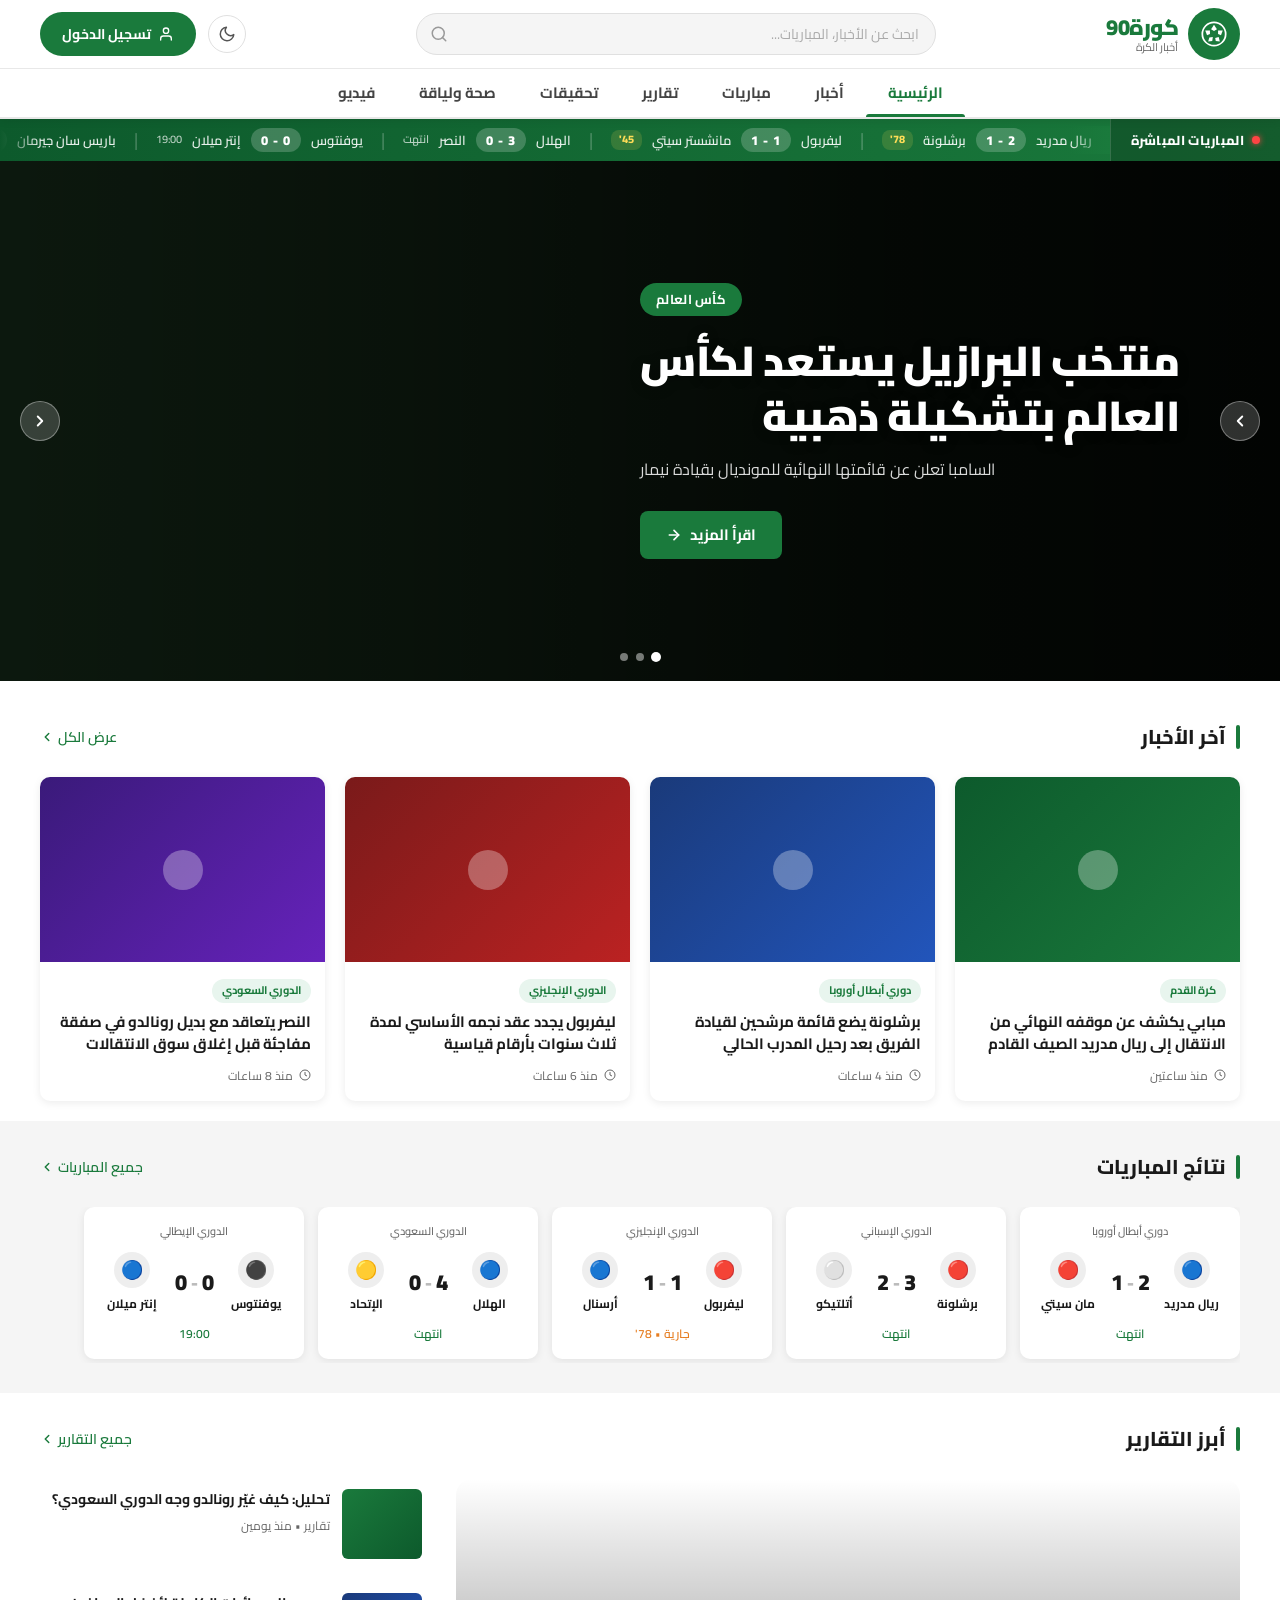
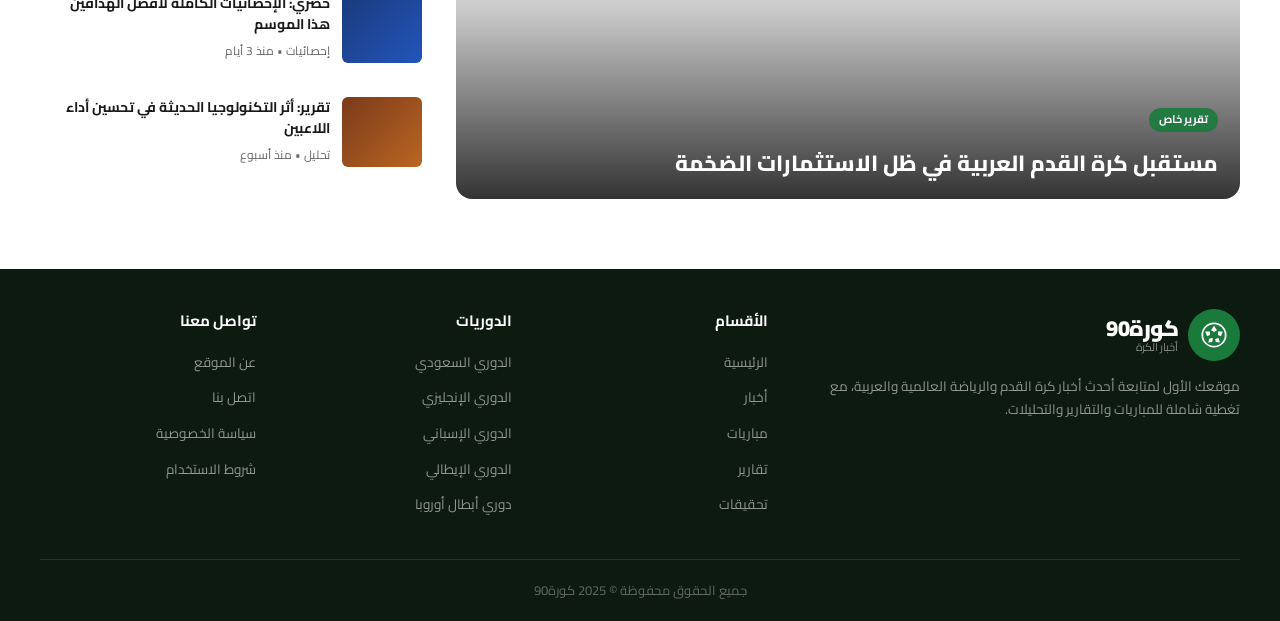
==== index.html @ 81bff20a "Add files via upload" ====
<!DOCTYPE html>
<html lang="ar" dir="rtl">
<head>
  <meta charset="UTF-8" />
  <meta name="viewport" content="width=device-width, initial-scale=1.0" />
  <title>كورة90 - أخبار الكرة</title>
  <link rel="preconnect" href="https://fonts.googleapis.com" />
  <link rel="preconnect" href="https://fonts.gstatic.com" crossorigin />
  <link href="https://fonts.googleapis.com/css2?family=Cairo:wght@400;500;600;700;800;900&display=swap" rel="stylesheet" />
  <link rel="stylesheet" href="css/style.css" />
</head>
<body>

  <!-- HERO SLIDER -->
  <section class="hero-section">
    <div class="hero-slider">

      <div class="hero-slide slide-1 active">
        <div class="hero-slide-bg"></div>
        <div class="hero-slide-overlay"></div>
        <div class="hero-content">
          <span class="hero-badge">كأس العالم</span>
          <h1 class="hero-title">منتخب البرازيل يستعد لكأس<br/>العالم بتشكيلة ذهبية</h1>
          <p class="hero-subtitle">السامبا تعلن عن قائمتها النهائية للمونديال بقيادة نيمار</p>
          <a href="#" class="btn-read-more">
            اقرأ المزيد
            <svg viewBox="0 0 24 24" fill="none" stroke="currentColor" stroke-width="2.5" stroke-linecap="round" stroke-linejoin="round">
              <line x1="5" y1="12" x2="19" y2="12"/>
              <polyline points="12 5 19 12 12 19"/>
            </svg>
          </a>
        </div>
      </div>

      <div class="hero-slide slide-2">
        <div class="hero-slide-bg"></div>
        <div class="hero-slide-overlay"></div>
        <div class="hero-content">
          <span class="hero-badge">دوري أبطال أوروبا</span>
          <h1 class="hero-title">ريال مدريد يتأهل إلى نهائي<br/>دوري الأبطال بفوز مثير</h1>
          <p class="hero-subtitle">الملكي يتخطى منافسه بثلاثية رائعة في مباراة مثيرة للإثارة</p>
          <a href="#" class="btn-read-more">
            اقرأ المزيد
            <svg viewBox="0 0 24 24" fill="none" stroke="currentColor" stroke-width="2.5" stroke-linecap="round" stroke-linejoin="round">
              <line x1="5" y1="12" x2="19" y2="12"/>
              <polyline points="12 5 19 12 12 19"/>
            </svg>
          </a>
        </div>
      </div>

      <div class="hero-slide slide-3">
        <div class="hero-slide-bg"></div>
        <div class="hero-slide-overlay"></div>
        <div class="hero-content">
          <span class="hero-badge">الدوري السعودي</span>
          <h1 class="hero-title">الهلال يحسم لقب الدوري<br/>السعودي للمحترفين</h1>
          <p class="hero-subtitle">الزعيم يتوج بالبطولة للمرة الثانية على التوالي بعد فوز تاريخي</p>
          <a href="#" class="btn-read-more">
            اقرأ المزيد
            <svg viewBox="0 0 24 24" fill="none" stroke="currentColor" stroke-width="2.5" stroke-linecap="round" stroke-linejoin="round">
              <line x1="5" y1="12" x2="19" y2="12"/>
              <polyline points="12 5 19 12 12 19"/>
            </svg>
          </a>
        </div>
      </div>

      <button class="slider-arrow prev" aria-label="السابق">
        <svg viewBox="0 0 24 24" fill="none" stroke="currentColor" stroke-width="2.5" stroke-linecap="round" stroke-linejoin="round">
          <polyline points="15 18 9 12 15 6"/>
        </svg>
      </button>
      <button class="slider-arrow next" aria-label="التالي">
        <svg viewBox="0 0 24 24" fill="none" stroke="currentColor" stroke-width="2.5" stroke-linecap="round" stroke-linejoin="round">
          <polyline points="9 18 15 12 9 6"/>
        </svg>
      </button>

      <div class="slider-dots">
        <button class="slider-dot active" aria-label="الشريحة 1"></button>
        <button class="slider-dot" aria-label="الشريحة 2"></button>
        <button class="slider-dot" aria-label="الشريحة 3"></button>
      </div>

    </div>
  </section>

  <!-- LATEST NEWS -->
  <section class="section-latest">
    <div class="section-header">
      <h2 class="section-title">آخر الأخبار</h2>
      <a href="news.html" class="link-more">
        عرض الكل
        <svg width="14" height="14" viewBox="0 0 24 24" fill="none" stroke="currentColor" stroke-width="2.5" stroke-linecap="round" stroke-linejoin="round">
          <polyline points="15 18 9 12 15 6"/>
        </svg>
      </a>
    </div>
    <div class="news-grid">
      <article class="news-card">
        <div class="news-card-img-placeholder" style="background: linear-gradient(135deg, #0d5a2c, #1a7a3c)">
          <svg width="48" height="48" viewBox="0 0 24 24" fill="rgba(255,255,255,0.3)"><circle cx="12" cy="12" r="10"/></svg>
        </div>
        <div class="news-card-body">
          <span class="news-card-cat">كرة القدم</span>
          <h3 class="news-card-title">مبابي يكشف عن موقفه النهائي من الانتقال إلى ريال مدريد الصيف القادم</h3>
          <div class="news-card-meta">
            <svg width="12" height="12" viewBox="0 0 24 24" fill="none" stroke="currentColor" stroke-width="2"><circle cx="12" cy="12" r="10"/><polyline points="12 6 12 12 16 14"/></svg>
            منذ ساعتين
          </div>
        </div>
      </article>
      <article class="news-card">
        <div class="news-card-img-placeholder" style="background: linear-gradient(135deg, #1a3a7a, #2255bb)">
          <svg width="48" height="48" viewBox="0 0 24 24" fill="rgba(255,255,255,0.3)"><circle cx="12" cy="12" r="10"/></svg>
        </div>
        <div class="news-card-body">
          <span class="news-card-cat">دوري أبطال أوروبا</span>
          <h3 class="news-card-title">برشلونة يضع قائمة مرشحين لقيادة الفريق بعد رحيل المدرب الحالي</h3>
          <div class="news-card-meta">
            <svg width="12" height="12" viewBox="0 0 24 24" fill="none" stroke="currentColor" stroke-width="2"><circle cx="12" cy="12" r="10"/><polyline points="12 6 12 12 16 14"/></svg>
            منذ 4 ساعات
          </div>
        </div>
      </article>
      <article class="news-card">
        <div class="news-card-img-placeholder" style="background: linear-gradient(135deg, #7a1a1a, #bb2222)">
          <svg width="48" height="48" viewBox="0 0 24 24" fill="rgba(255,255,255,0.3)"><circle cx="12" cy="12" r="10"/></svg>
        </div>
        <div class="news-card-body">
          <span class="news-card-cat">الدوري الإنجليزي</span>
          <h3 class="news-card-title">ليفربول يجدد عقد نجمه الأساسي لمدة ثلاث سنوات بأرقام قياسية</h3>
          <div class="news-card-meta">
            <svg width="12" height="12" viewBox="0 0 24 24" fill="none" stroke="currentColor" stroke-width="2"><circle cx="12" cy="12" r="10"/><polyline points="12 6 12 12 16 14"/></svg>
            منذ 6 ساعات
          </div>
        </div>
      </article>
      <article class="news-card">
        <div class="news-card-img-placeholder" style="background: linear-gradient(135deg, #3a1a7a, #6622bb)">
          <svg width="48" height="48" viewBox="0 0 24 24" fill="rgba(255,255,255,0.3)"><circle cx="12" cy="12" r="10"/></svg>
        </div>
        <div class="news-card-body">
          <span class="news-card-cat">الدوري السعودي</span>
          <h3 class="news-card-title">النصر يتعاقد مع بديل رونالدو في صفقة مفاجئة قبل إغلاق سوق الانتقالات</h3>
          <div class="news-card-meta">
            <svg width="12" height="12" viewBox="0 0 24 24" fill="none" stroke="currentColor" stroke-width="2"><circle cx="12" cy="12" r="10"/><polyline points="12 6 12 12 16 14"/></svg>
            منذ 8 ساعات
          </div>
        </div>
      </article>
    </div>
  </section>

  <!-- MATCHES -->
  <section class="section-matches">
    <div class="section-header">
      <h2 class="section-title">نتائج المباريات</h2>
      <a href="matches.html" class="link-more">
        جميع المباريات
        <svg width="14" height="14" viewBox="0 0 24 24" fill="none" stroke="currentColor" stroke-width="2.5" stroke-linecap="round" stroke-linejoin="round">
          <polyline points="15 18 9 12 15 6"/>
        </svg>
      </a>
    </div>
    <div class="matches-scroll">
      <div class="match-card">
        <div class="match-league">دوري أبطال أوروبا</div>
        <div class="match-teams">
          <div class="match-team"><div class="team-logo">🔵</div><span class="team-name">ريال مدريد</span></div>
          <div class="match-score"><span>2</span><span class="score-divider">-</span><span>1</span></div>
          <div class="match-team"><div class="team-logo">🔴</div><span class="team-name">مان سيتي</span></div>
        </div>
        <div class="match-time">انتهت</div>
      </div>
      <div class="match-card">
        <div class="match-league">الدوري الإسباني</div>
        <div class="match-teams">
          <div class="match-team"><div class="team-logo">🔴</div><span class="team-name">برشلونة</span></div>
          <div class="match-score"><span>3</span><span class="score-divider">-</span><span>2</span></div>
          <div class="match-team"><div class="team-logo">⚪</div><span class="team-name">أتلتيكو</span></div>
        </div>
        <div class="match-time">انتهت</div>
      </div>
      <div class="match-card">
        <div class="match-league">الدوري الإنجليزي</div>
        <div class="match-teams">
          <div class="match-team"><div class="team-logo">🔴</div><span class="team-name">ليفربول</span></div>
          <div class="match-score"><span>1</span><span class="score-divider">-</span><span>1</span></div>
          <div class="match-team"><div class="team-logo">🔵</div><span class="team-name">أرسنال</span></div>
        </div>
        <div class="match-time" style="color:#e67e22">جارية • 78'</div>
      </div>
      <div class="match-card">
        <div class="match-league">الدوري السعودي</div>
        <div class="match-teams">
          <div class="match-team"><div class="team-logo">🔵</div><span class="team-name">الهلال</span></div>
          <div class="match-score"><span>4</span><span class="score-divider">-</span><span>0</span></div>
          <div class="match-team"><div class="team-logo">🟡</div><span class="team-name">الإتحاد</span></div>
        </div>
        <div class="match-time">انتهت</div>
      </div>
      <div class="match-card">
        <div class="match-league">الدوري الإيطالي</div>
        <div class="match-teams">
          <div class="match-team"><div class="team-logo">⚫</div><span class="team-name">يوفنتوس</span></div>
          <div class="match-score"><span>0</span><span class="score-divider">-</span><span>0</span></div>
          <div class="match-team"><div class="team-logo">🔵</div><span class="team-name">إنتر ميلان</span></div>
        </div>
        <div class="match-time">19:00</div>
      </div>
    </div>
  </section>

  <!-- REPORTS -->
  <section class="section-reports">
    <div class="section-header">
      <h2 class="section-title">أبرز التقارير</h2>
      <a href="reports.html" class="link-more">
        جميع التقارير
        <svg width="14" height="14" viewBox="0 0 24 24" fill="none" stroke="currentColor" stroke-width="2.5" stroke-linecap="round" stroke-linejoin="round">
          <polyline points="15 18 9 12 15 6"/>
        </svg>
      </a>
    </div>
    <div class="reports-grid">
      <div class="report-featured">
        <div class="report-featured-bg" style="background-image: url('https://images.unsplash.com/photo-1529900748604-07564a03e7a6?w=800&q=80')"></div>
        <div class="report-featured-overlay"></div>
        <div class="report-featured-content">
          <span class="news-card-cat">تقرير خاص</span>
          <h3 class="report-featured-title">مستقبل كرة القدم العربية في ظل الاستثمارات الضخمة</h3>
        </div>
      </div>
      <div class="reports-side">
        <div class="report-side-card">
          <div class="report-side-img-placeholder" style="background:linear-gradient(135deg,#1a7a3c,#0d5a2c)"></div>
          <div class="report-side-body">
            <h4 class="report-side-title">تحليل: كيف غيّر رونالدو وجه الدوري السعودي؟</h4>
            <div class="report-side-meta">تقارير • منذ يومين</div>
          </div>
        </div>
        <div class="report-side-card">
          <div class="report-side-img-placeholder" style="background:linear-gradient(135deg,#1a3a7a,#2255bb)"></div>
          <div class="report-side-body">
            <h4 class="report-side-title">حصري: الإحصائيات الكاملة لأفضل الهدافين هذا الموسم</h4>
            <div class="report-side-meta">إحصائيات • منذ 3 أيام</div>
          </div>
        </div>
        <div class="report-side-card">
          <div class="report-side-img-placeholder" style="background:linear-gradient(135deg,#7a3a1a,#bb6622)"></div>
          <div class="report-side-body">
            <h4 class="report-side-title">تقرير: أثر التكنولوجيا الحديثة في تحسين أداء اللاعبين</h4>
            <div class="report-side-meta">تحليل • منذ أسبوع</div>
          </div>
        </div>
      </div>
    </div>
  </section>

  <!-- FOOTER -->
  <footer class="site-footer">
    <div class="footer-grid">
      <div class="footer-brand">
        <div class="header-logo" style="margin-bottom:0">
          <div class="logo-icon">
            <svg viewBox="0 0 24 24" xmlns="http://www.w3.org/2000/svg">
              <circle cx="12" cy="12" r="10" fill="none" stroke="white" stroke-width="1.5"/>
              <polygon points="12,4 14.5,8 12,9.5 9.5,8" fill="white"/>
              <polygon points="19.5,9 18,13 15.5,12 15.5,9" fill="white"/>
              <polygon points="17,18.5 13.5,18 13,15.5 16,14.5" fill="white"/>
              <polygon points="7,18.5 8,15 11,14.5 10.5,18" fill="white"/>
              <polygon points="4.5,9 8.5,9 8.5,12 6,13" fill="white"/>
            </svg>
          </div>
          <div class="logo-text">
            <span class="site-name">كورة90</span>
            <span class="site-tagline">أخبار الكرة</span>
          </div>
        </div>
        <p class="footer-desc">موقعك الأول لمتابعة أحدث أخبار كرة القدم والرياضة العالمية والعربية، مع تغطية شاملة للمباريات والتقارير والتحليلات.</p>
      </div>
      <div>
        <h4 class="footer-col-title">الأقسام</h4>
        <ul class="footer-links">
          <li><a href="index.html">الرئيسية</a></li>
          <li><a href="news.html">أخبار</a></li>
          <li><a href="matches.html">مباريات</a></li>
          <li><a href="reports.html">تقارير</a></li>
          <li><a href="investigations.html">تحقيقات</a></li>
        </ul>
      </div>
      <div>
        <h4 class="footer-col-title">الدوريات</h4>
        <ul class="footer-links">
          <li><a href="#">الدوري السعودي</a></li>
          <li><a href="#">الدوري الإنجليزي</a></li>
          <li><a href="#">الدوري الإسباني</a></li>
          <li><a href="#">الدوري الإيطالي</a></li>
          <li><a href="#">دوري أبطال أوروبا</a></li>
        </ul>
      </div>
      <div>
        <h4 class="footer-col-title">تواصل معنا</h4>
        <ul class="footer-links">
          <li><a href="#">عن الموقع</a></li>
          <li><a href="#">اتصل بنا</a></li>
          <li><a href="#">سياسة الخصوصية</a></li>
          <li><a href="#">شروط الاستخدام</a></li>
        </ul>
      </div>
    </div>
    <div class="footer-bottom">
      <p>جميع الحقوق محفوظة &copy; 2025 كورة90</p>
    </div>
  </footer>

  <script src="js/header.js"></script>
  <script>
    const slides = document.querySelectorAll('.hero-slide');
    const dots = document.querySelectorAll('.slider-dot');
    let current = 0;
    let timer;

    function goTo(idx) {
      slides[current].classList.remove('active');
      dots[current].classList.remove('active');
      current = (idx + slides.length) % slides.length;
      slides[current].classList.add('active');
      dots[current].classList.add('active');
    }

    function startAuto() {
      timer = setInterval(() => goTo(current + 1), 5000);
    }

    document.querySelector('.slider-arrow.next').addEventListener('click', () => { clearInterval(timer); goTo(current + 1); startAuto(); });
    document.querySelector('.slider-arrow.prev').addEventListener('click', () => { clearInterval(timer); goTo(current - 1); startAuto(); });
    dots.forEach((d, i) => d.addEventListener('click', () => { clearInterval(timer); goTo(i); startAuto(); }));
    startAuto();
  </script>

</body>
</html>
---- css/style.css ----
/* =============================================
   كورة90 - Sports News Website
   Main Stylesheet
   ============================================= */

/* --- CSS Variables --- */
:root {
  --green-primary: #1a7a3c;
  --green-dark: #155f30;
  --green-light: #22a050;
  --green-badge: #1a7a3c;
  --white: #ffffff;
  --gray-light: #f5f5f5;
  --gray-mid: #e0e0e0;
  --gray-text: #666666;
  --dark-overlay: rgba(0, 0, 0, 0.55);
  --nav-border: #e8e8e8;
  --font-ar: 'Cairo', 'Tajawal', 'Segoe UI', Arial, sans-serif;
  --shadow-sm: 0 2px 8px rgba(0,0,0,0.08);
  --shadow-md: 0 4px 16px rgba(0,0,0,0.12);
  --radius-sm: 6px;
  --radius-md: 10px;
  --radius-lg: 16px;
}

/* --- Reset & Base --- */
*, *::before, *::after {
  box-sizing: border-box;
  margin: 0;
  padding: 0;
}

html {
  direction: rtl;
  font-size: 16px;
}

body {
  font-family: var(--font-ar);
  background-color: var(--white);
  color: #1a1a1a;
  line-height: 1.6;
  overflow-x: hidden;
}

a {
  text-decoration: none;
  color: inherit;
}

ul {
  list-style: none;
}

img {
  display: block;
  max-width: 100%;
}

/* =============================================
   HEADER — Two-row layout
   Row 1: Logo (right) | Search (center) | Actions (left)
   Row 2: Navigation (full-width centered)
   ============================================= */
.site-header {
  background: var(--white);
  border-bottom: 2px solid var(--nav-border);
  position: sticky;
  top: 0;
  z-index: 1000;
  box-shadow: var(--shadow-sm);
}

/* --- Top Row --- */
.header-top {
  display: flex;
  align-items: center;
  justify-content: space-between;
  padding: 0 40px;
  height: 68px;
  gap: 20px;
}

/* --- Logo --- */
.header-logo {
  display: flex;
  align-items: center;
  gap: 10px;
  flex-shrink: 0;
  text-decoration: none;
}

.logo-icon {
  width: 52px;
  height: 52px;
  border-radius: 50%;
  background: var(--green-primary);
  display: flex;
  align-items: center;
  justify-content: center;
  flex-shrink: 0;
  overflow: hidden;
}

.logo-icon img {
  width: 100%;
  height: 100%;
  object-fit: contain;
}

.logo-icon svg {
  width: 28px;
  height: 28px;
}

.logo-text {
  display: flex;
  flex-direction: column;
  line-height: 1.2;
}

.logo-text .site-name {
  font-size: 22px;
  font-weight: 900;
  color: var(--green-primary);
  letter-spacing: -0.5px;
}

.logo-text .site-tagline {
  font-size: 11px;
  color: var(--gray-text);
  font-weight: 400;
}

/* --- Search Bar (center, grows to fill space) --- */
.header-search {
  flex: 1;
  max-width: 520px;
  position: relative;
  margin: 0 auto;
}

.header-search input {
  width: 100%;
  height: 42px;
  border: 1.5px solid var(--gray-mid);
  border-radius: 24px;
  padding: 0 16px 0 48px;
  font-family: var(--font-ar);
  font-size: 14px;
  color: #333;
  background: var(--gray-light);
  outline: none;
  transition: border-color 0.2s, background 0.2s;
  direction: rtl;
}

.header-search input::placeholder {
  color: #aaa;
}

.header-search input:focus {
  border-color: var(--green-primary);
  background: var(--white);
}

.search-btn {
  position: absolute;
  left: 14px;
  top: 50%;
  transform: translateY(-50%);
  background: none;
  border: none;
  cursor: pointer;
  padding: 0;
  display: flex;
  align-items: center;
  color: #999;
  transition: color 0.2s;
}

.search-btn:hover {
  color: var(--green-primary);
}

.search-btn svg {
  width: 18px;
  height: 18px;
}

/* --- Header Actions (left side) --- */
.header-actions {
  display: flex;
  align-items: center;
  gap: 12px;
  flex-shrink: 0;
}

.btn-theme {
  background: none;
  border: 1.5px solid var(--gray-mid);
  cursor: pointer;
  padding: 8px;
  color: #555;
  display: flex;
  align-items: center;
  border-radius: 50%;
  transition: background 0.2s, border-color 0.2s;
  width: 38px;
  height: 38px;
  justify-content: center;
}

.btn-theme:hover {
  background: var(--gray-light);
  border-color: #ccc;
}

.btn-theme svg {
  width: 18px;
  height: 18px;
}

.btn-login {
  display: flex;
  align-items: center;
  gap: 7px;
  background: var(--green-primary);
  color: var(--white);
  border: none;
  border-radius: 24px;
  padding: 9px 22px;
  font-family: var(--font-ar);
  font-size: 14px;
  font-weight: 700;
  cursor: pointer;
  transition: background 0.2s;
  white-space: nowrap;
}

.btn-login:hover {
  background: var(--green-dark);
}

.btn-login svg {
  width: 16px;
  height: 16px;
}

/* =============================================
   NAVIGATION ROW — below top row, full width
   ============================================= */
.main-nav {
  border-top: 1px solid var(--nav-border);
  background: var(--white);
  display: flex;
  align-items: center;
  justify-content: center;
}

.main-nav ul {
  display: flex;
  align-items: center;
  gap: 0;
  list-style: none;
  margin: 0;
  padding: 0;
}

.main-nav ul li a {
  display: block;
  padding: 0 22px;
  line-height: 48px;
  font-size: 15px;
  font-weight: 700;
  color: #444;
  position: relative;
  transition: color 0.2s;
  white-space: nowrap;
  text-decoration: none;
}

.main-nav ul li a:hover {
  color: var(--green-primary);
}

.main-nav ul li.active a {
  color: var(--green-primary);
}

.main-nav ul li.active a::after {
  content: '';
  position: absolute;
  bottom: 0;
  right: 0;
  left: 0;
  height: 3px;
  background: var(--green-primary);
  border-radius: 3px 3px 0 0;
}

/* =============================================
   LIVE MATCHES TICKER STRIP
   ============================================= */
.matches-ticker {
  display: flex;
  align-items: center;
  background: linear-gradient(90deg, #0d5a2c 0%, #1a7a3c 100%);
  height: 42px;
  overflow: hidden;
  position: relative;
}

.ticker-label {
  display: flex;
  align-items: center;
  gap: 8px;
  background: rgba(0,0,0,0.25);
  color: white;
  font-size: 13px;
  font-weight: 800;
  padding: 0 20px;
  height: 100%;
  white-space: nowrap;
  flex-shrink: 0;
  letter-spacing: 0.3px;
  border-left: 1px solid rgba(255,255,255,0.15);
}

.ticker-dot {
  width: 8px;
  height: 8px;
  border-radius: 50%;
  background: #ff4444;
  box-shadow: 0 0 6px #ff4444;
  animation: pulse 1.2s ease-in-out infinite;
  flex-shrink: 0;
}

@keyframes pulse {
  0%, 100% { opacity: 1; transform: scale(1); }
  50% { opacity: 0.6; transform: scale(0.85); }
}

.ticker-track-wrap {
  flex: 1;
  overflow: hidden;
  position: relative;
}

/* Fade edges */
.ticker-track-wrap::before,
.ticker-track-wrap::after {
  content: '';
  position: absolute;
  top: 0;
  bottom: 0;
  width: 40px;
  z-index: 2;
  pointer-events: none;
}
.ticker-track-wrap::before {
  right: 0;
  background: linear-gradient(to left, #1a7a3c, transparent);
}
.ticker-track-wrap::after {
  left: 0;
  background: linear-gradient(to right, #0d5a2c, transparent);
}

.ticker-track {
  display: flex;
  align-items: center;
  gap: 0;
  animation: ticker-scroll 35s linear infinite;
  width: max-content;
}

.ticker-track:hover {
  animation-play-state: paused;
}

@keyframes ticker-scroll {
  0%   { transform: translateX(0); }
  100% { transform: translateX(-50%); }
}

.ticker-match {
  display: flex;
  align-items: center;
  gap: 10px;
  padding: 0 18px;
  color: white;
  font-size: 13px;
  font-weight: 600;
  white-space: nowrap;
}

.ticker-team {
  color: rgba(255,255,255,0.9);
  font-weight: 600;
}

.ticker-score {
  background: rgba(255,255,255,0.2);
  color: white;
  font-size: 13px;
  font-weight: 900;
  padding: 2px 10px;
  border-radius: 12px;
  letter-spacing: 1px;
}

.ticker-min {
  font-size: 11px;
  color: rgba(255,255,255,0.7);
  font-weight: 600;
}

.ticker-min.live {
  color: #ffdd57;
  background: rgba(255,221,87,0.15);
  padding: 1px 8px;
  border-radius: 8px;
  font-weight: 800;
}

.ticker-sep {
  color: rgba(255,255,255,0.25);
  font-size: 18px;
  flex-shrink: 0;
}

/* =============================================
   HERO SECTION (Slider)
   ============================================= */
.hero-section {
  position: relative;
  width: 100%;
  height: 520px;
  overflow: hidden;
  background: #0d1a0f;
}

.hero-slider {
  position: relative;
  width: 100%;
  height: 100%;
}

.hero-slide {
  position: absolute;
  inset: 0;
  opacity: 0;
  transition: opacity 0.7s ease;
}

.hero-slide.active {
  opacity: 1;
}

.hero-slide-bg {
  position: absolute;
  inset: 0;
  background-size: cover;
  background-position: center;
  background-repeat: no-repeat;
}

.hero-slide-overlay {
  position: absolute;
  inset: 0;
  background: linear-gradient(
    to right,
    rgba(0, 0, 0, 0.08) 0%,
    rgba(0, 0, 0, 0.3) 30%,
    rgba(0, 0, 0, 0.72) 70%,
    rgba(0, 0, 0, 0.85) 100%
  );
}

.slide-1 .hero-slide-bg {
  background-image: url('https://images.unsplash.com/photo-1522778526097-ce0a22ceb253?w=1400&q=80');
}
.slide-2 .hero-slide-bg {
  background-image: url('https://images.unsplash.com/photo-1508098682722-e99c643e7f0b?w=1400&q=80');
}
.slide-3 .hero-slide-bg {
  background-image: url('https://images.unsplash.com/photo-1574629810360-7efbbe195018?w=1400&q=80');
}

.hero-content {
  position: absolute;
  inset: 0;
  display: flex;
  flex-direction: column;
  justify-content: center;
  align-items: flex-end;
  padding: 40px 60px;
  text-align: right;
  max-width: 700px;
  margin-right: 0;
  margin-left: auto;
}

.hero-badge {
  display: inline-block;
  background: var(--green-primary);
  color: var(--white);
  font-size: 13px;
  font-weight: 700;
  padding: 6px 16px;
  border-radius: 20px;
  margin-bottom: 18px;
  letter-spacing: 0.3px;
}

.hero-title {
  font-size: 42px;
  font-weight: 900;
  color: var(--white);
  line-height: 1.3;
  margin-bottom: 14px;
  text-shadow: 0 2px 12px rgba(0,0,0,0.3);
  letter-spacing: -0.5px;
}

.hero-subtitle {
  font-size: 16px;
  color: rgba(255,255,255,0.85);
  font-weight: 400;
  margin-bottom: 28px;
  max-width: 480px;
  text-align: right;
}

.btn-read-more {
  display: inline-flex;
  align-items: center;
  gap: 8px;
  background: var(--green-primary);
  color: var(--white);
  padding: 12px 26px;
  border-radius: 8px;
  font-family: var(--font-ar);
  font-size: 15px;
  font-weight: 700;
  border: none;
  cursor: pointer;
  transition: background 0.2s, transform 0.15s;
  text-decoration: none;
}

.btn-read-more:hover {
  background: var(--green-dark);
  transform: translateY(-1px);
}

.btn-read-more svg {
  width: 16px;
  height: 16px;
}

.slider-arrow {
  position: absolute;
  top: 50%;
  transform: translateY(-50%);
  width: 40px;
  height: 40px;
  background: rgba(255,255,255,0.18);
  border: 1.5px solid rgba(255,255,255,0.35);
  border-radius: 50%;
  display: flex;
  align-items: center;
  justify-content: center;
  cursor: pointer;
  z-index: 10;
  transition: background 0.2s;
  color: white;
}

.slider-arrow:hover {
  background: rgba(255,255,255,0.32);
}

.slider-arrow svg {
  width: 18px;
  height: 18px;
}

.slider-arrow.prev { right: 20px; }
.slider-arrow.next { left: 20px; }

.slider-dots {
  position: absolute;
  bottom: 20px;
  left: 50%;
  transform: translateX(-50%);
  display: flex;
  gap: 8px;
  z-index: 10;
}

.slider-dot {
  width: 8px;
  height: 8px;
  border-radius: 50%;
  background: rgba(255,255,255,0.45);
  cursor: pointer;
  transition: background 0.2s, transform 0.2s;
  border: none;
}

.slider-dot.active {
  background: var(--white);
  transform: scale(1.25);
}

/* =============================================
   LATEST NEWS SECTION
   ============================================= */
.section-latest {
  padding: 40px 40px 20px;
  background: var(--white);
}

.section-header {
  display: flex;
  align-items: center;
  justify-content: space-between;
  margin-bottom: 24px;
}

.section-title {
  font-size: 20px;
  font-weight: 800;
  color: #1a1a1a;
  position: relative;
  padding-right: 14px;
}

.section-title::before {
  content: '';
  position: absolute;
  right: 0;
  top: 4px;
  bottom: 4px;
  width: 4px;
  background: var(--green-primary);
  border-radius: 2px;
}

.link-more {
  font-size: 14px;
  color: var(--green-primary);
  font-weight: 600;
  display: flex;
  align-items: center;
  gap: 4px;
  transition: opacity 0.2s;
}

.link-more:hover {
  opacity: 0.75;
}

.news-grid {
  display: grid;
  grid-template-columns: repeat(4, 1fr);
  gap: 20px;
}

.news-card {
  border-radius: var(--radius-md);
  overflow: hidden;
  background: var(--white);
  box-shadow: var(--shadow-sm);
  transition: box-shadow 0.25s, transform 0.25s;
  cursor: pointer;
}

.news-card:hover {
  box-shadow: var(--shadow-md);
  transform: translateY(-3px);
}

.news-card-img {
  width: 100%;
  height: 185px;
  object-fit: cover;
  background: #ddd;
  display: block;
}

.news-card-img-placeholder {
  width: 100%;
  height: 185px;
  background: linear-gradient(135deg, #1a7a3c22, #0d5a2c44);
  display: flex;
  align-items: center;
  justify-content: center;
}

.news-card-body {
  padding: 14px 14px 16px;
}

.news-card-cat {
  display: inline-block;
  font-size: 11px;
  font-weight: 700;
  color: var(--green-primary);
  background: #e8f5ee;
  padding: 3px 10px;
  border-radius: 12px;
  margin-bottom: 8px;
}

.news-card-title {
  font-size: 15px;
  font-weight: 700;
  color: #1a1a1a;
  line-height: 1.5;
  margin-bottom: 10px;
  display: -webkit-box;
  -webkit-line-clamp: 2;
  -webkit-box-orient: vertical;
  overflow: hidden;
}

.news-card-meta {
  font-size: 12px;
  color: var(--gray-text);
  display: flex;
  align-items: center;
  gap: 6px;
}

/* =============================================
   MATCHES SECTION
   ============================================= */
.section-matches {
  padding: 30px 40px;
  background: var(--gray-light);
}

.matches-scroll {
  display: flex;
  gap: 14px;
  overflow-x: auto;
  padding-bottom: 4px;
  scrollbar-width: thin;
}

.match-card {
  min-width: 220px;
  background: var(--white);
  border-radius: var(--radius-md);
  padding: 16px 14px;
  text-align: center;
  box-shadow: var(--shadow-sm);
  flex-shrink: 0;
}

.match-league {
  font-size: 11px;
  color: var(--gray-text);
  margin-bottom: 12px;
  font-weight: 500;
}

.match-teams {
  display: flex;
  align-items: center;
  justify-content: space-between;
  gap: 8px;
  margin-bottom: 10px;
}

.match-team {
  flex: 1;
  display: flex;
  flex-direction: column;
  align-items: center;
  gap: 6px;
}

.team-logo {
  width: 36px;
  height: 36px;
  border-radius: 50%;
  background: #eee;
  display: flex;
  align-items: center;
  justify-content: center;
  font-size: 18px;
}

.team-name {
  font-size: 12px;
  font-weight: 700;
  color: #1a1a1a;
}

.match-score {
  display: flex;
  align-items: center;
  gap: 4px;
  font-size: 22px;
  font-weight: 900;
  color: #1a1a1a;
}

.score-divider {
  font-size: 18px;
  color: #bbb;
}

.match-time {
  font-size: 12px;
  color: var(--green-primary);
  font-weight: 600;
  margin-top: 4px;
}

/* =============================================
   REPORTS SECTION
   ============================================= */
.section-reports {
  padding: 30px 40px;
  background: var(--white);
}

.reports-grid {
  display: grid;
  grid-template-columns: 2fr 1fr;
  gap: 24px;
}

.report-featured {
  border-radius: var(--radius-lg);
  overflow: hidden;
  position: relative;
  height: 320px;
  cursor: pointer;
}

.report-featured-bg {
  position: absolute;
  inset: 0;
  background-size: cover;
  background-position: center;
  transition: transform 0.4s;
}

.report-featured:hover .report-featured-bg {
  transform: scale(1.04);
}

.report-featured-overlay {
  position: absolute;
  inset: 0;
  background: linear-gradient(to top, rgba(0,0,0,0.8) 0%, rgba(0,0,0,0.2) 60%, transparent 100%);
}

.report-featured-content {
  position: absolute;
  bottom: 0;
  right: 0;
  left: 0;
  padding: 22px 22px 20px;
}

.report-featured-content .news-card-cat {
  background: rgba(26, 122, 60, 0.9);
  color: white;
}

.report-featured-title {
  font-size: 22px;
  font-weight: 800;
  color: white;
  line-height: 1.4;
  margin-top: 8px;
}

.reports-side {
  display: flex;
  flex-direction: column;
  gap: 14px;
}

.report-side-card {
  display: flex;
  gap: 12px;
  padding: 10px;
  border-radius: var(--radius-sm);
  cursor: pointer;
  transition: background 0.2s;
}

.report-side-card:hover {
  background: var(--gray-light);
}

.report-side-img {
  width: 80px;
  height: 70px;
  border-radius: var(--radius-sm);
  object-fit: cover;
  flex-shrink: 0;
  background: #ddd;
}

.report-side-img-placeholder {
  width: 80px;
  height: 70px;
  border-radius: var(--radius-sm);
  background: linear-gradient(135deg, #1a7a3c22, #0d5a2c44);
  flex-shrink: 0;
}

.report-side-body {
  flex: 1;
}

.report-side-title {
  font-size: 14px;
  font-weight: 700;
  color: #1a1a1a;
  line-height: 1.5;
  display: -webkit-box;
  -webkit-line-clamp: 2;
  -webkit-box-orient: vertical;
  overflow: hidden;
}

.report-side-meta {
  font-size: 12px;
  color: var(--gray-text);
  margin-top: 6px;
}

/* =============================================
   FOOTER
   ============================================= */
.site-footer {
  background: #0d1a0f;
  color: rgba(255,255,255,0.8);
  padding: 40px 40px 20px;
  margin-top: 40px;
}

.footer-grid {
  display: grid;
  grid-template-columns: 2fr 1fr 1fr 1fr;
  gap: 40px;
  padding-bottom: 32px;
  border-bottom: 1px solid rgba(255,255,255,0.1);
}

.footer-brand .logo-text .site-name {
  color: white;
}

.footer-brand .logo-text .site-tagline {
  color: rgba(255,255,255,0.5);
}

.footer-desc {
  font-size: 13.5px;
  color: rgba(255,255,255,0.55);
  margin-top: 14px;
  line-height: 1.7;
}

.footer-col-title {
  font-size: 15px;
  font-weight: 700;
  color: white;
  margin-bottom: 16px;
}

.footer-links li {
  margin-bottom: 10px;
}

.footer-links li a {
  font-size: 13.5px;
  color: rgba(255,255,255,0.55);
  transition: color 0.2s;
}

.footer-links li a:hover {
  color: var(--green-light);
}

.footer-bottom {
  padding-top: 20px;
  text-align: center;
  font-size: 13px;
  color: rgba(255,255,255,0.35);
}

/* =============================================
   MOBILE MENU TOGGLE
   ============================================= */
.menu-toggle {
  display: none;
  flex-direction: column;
  gap: 5px;
  background: none;
  border: none;
  cursor: pointer;
  padding: 6px;
}

.menu-toggle span {
  display: block;
  width: 24px;
  height: 2px;
  background: #444;
  border-radius: 2px;
  transition: all 0.3s;
}

/* =============================================
   NEWS PAGE
   ============================================= */
.page-hero {
  background: linear-gradient(135deg, var(--green-primary), var(--green-dark));
  padding: 40px 40px 30px;
  color: white;
  margin-bottom: 32px;
}

.page-hero h1 {
  font-size: 28px;
  font-weight: 800;
  margin-bottom: 6px;
}

.page-hero p {
  font-size: 15px;
  opacity: 0.8;
}

.news-page-grid {
  display: grid;
  grid-template-columns: 1fr 1fr;
  gap: 24px;
  padding: 0 40px 40px;
}

.news-page-card {
  border-radius: var(--radius-md);
  overflow: hidden;
  background: white;
  box-shadow: var(--shadow-sm);
  display: flex;
  flex-direction: column;
  transition: box-shadow 0.25s, transform 0.25s;
  cursor: pointer;
}

.news-page-card:hover {
  box-shadow: var(--shadow-md);
  transform: translateY(-3px);
}

.news-page-card-img {
  width: 100%;
  height: 220px;
  object-fit: cover;
  background: linear-gradient(135deg, #1a7a3c22, #0d5a2c44);
}

.news-page-card-body {
  padding: 18px;
  flex: 1;
}

/* =============================================
   MATCHES PAGE
   ============================================= */
.matches-page-section {
  padding: 0 40px 40px;
}

.matches-tabs {
  display: flex;
  gap: 0;
  margin-bottom: 24px;
  border-bottom: 2px solid var(--nav-border);
}

.match-tab {
  padding: 12px 24px;
  font-family: var(--font-ar);
  font-size: 14px;
  font-weight: 600;
  color: #666;
  background: none;
  border: none;
  cursor: pointer;
  position: relative;
  transition: color 0.2s;
}

.match-tab.active {
  color: var(--green-primary);
}

.match-tab.active::after {
  content: '';
  position: absolute;
  bottom: -2px;
  right: 0;
  left: 0;
  height: 3px;
  background: var(--green-primary);
  border-radius: 3px 3px 0 0;
}

.matches-full-grid {
  display: grid;
  grid-template-columns: repeat(3, 1fr);
  gap: 16px;
}

/* =============================================
   REPORTS PAGE
   ============================================= */
.reports-page-grid {
  display: grid;
  grid-template-columns: repeat(3, 1fr);
  gap: 24px;
  padding: 0 40px 40px;
}

/* =============================================
   INVESTIGATIONS PAGE
   ============================================= */
.investigations-grid {
  display: grid;
  grid-template-columns: repeat(3, 1fr);
  gap: 28px;
  padding: 0 40px 40px;
}

.investigation-card {
  border-radius: var(--radius-lg);
  overflow: hidden;
  background: white;
  box-shadow: var(--shadow-sm);
  cursor: pointer;
  transition: transform 0.25s, box-shadow 0.25s;
  border: 1px solid var(--nav-border);
}

.investigation-card:hover {
  transform: translateY(-4px);
  box-shadow: var(--shadow-md);
}

.investigation-card-img {
  width: 100%;
  height: 200px;
  object-fit: cover;
  display: block;
}

.investigation-card-body {
  padding: 20px;
}

.investigation-badge {
  display: inline-flex;
  align-items: center;
  gap: 6px;
  background: #fff3e0;
  color: #e67e22;
  font-size: 12px;
  font-weight: 700;
  padding: 4px 12px;
  border-radius: 20px;
  margin-bottom: 12px;
}

.investigation-title {
  font-size: 17px;
  font-weight: 800;
  color: #1a1a1a;
  line-height: 1.5;
  margin-bottom: 10px;
}

.investigation-excerpt {
  font-size: 13.5px;
  color: #666;
  line-height: 1.75;
  display: -webkit-box;
  -webkit-line-clamp: 3;
  -webkit-box-orient: vertical;
  overflow: hidden;
  margin-bottom: 16px;
}

.investigation-meta {
  display: flex;
  align-items: center;
  justify-content: space-between;
  font-size: 12px;
  color: var(--gray-text);
  border-top: 1px solid var(--nav-border);
  padding-top: 12px;
}

.investigation-author {
  display: flex;
  align-items: center;
  gap: 6px;
}

.author-avatar {
  width: 28px;
  height: 28px;
  border-radius: 50%;
  background: var(--green-primary);
  color: white;
  display: flex;
  align-items: center;
  justify-content: center;
  font-size: 12px;
  font-weight: 700;
}

.investigation-featured {
  grid-column: 1 / -1;
  display: grid;
  grid-template-columns: 1fr 1fr;
  border-radius: var(--radius-lg);
  overflow: hidden;
  background: #0d1a0f;
  box-shadow: var(--shadow-md);
  cursor: pointer;
  min-height: 280px;
}

.investigation-featured-img {
  width: 100%;
  height: 100%;
  min-height: 280px;
  object-fit: cover;
  display: block;
}

.investigation-featured-body {
  padding: 36px 32px;
  display: flex;
  flex-direction: column;
  justify-content: center;
  gap: 14px;
}

.investigation-featured-body .investigation-badge {
  background: rgba(230,126,34,0.2);
  color: #f39c12;
  width: fit-content;
}

.investigation-featured-title {
  font-size: 24px;
  font-weight: 900;
  color: white;
  line-height: 1.4;
}

.investigation-featured-excerpt {
  font-size: 14.5px;
  color: rgba(255,255,255,0.7);
  line-height: 1.8;
}

/* =============================================
   HEALTH & FITNESS PAGE
   ============================================= */
.health-hero-strip {
  background: linear-gradient(135deg, #0d5a2c 0%, #1a7a3c 50%, #22a050 100%);
  padding: 50px 40px;
  display: grid;
  grid-template-columns: 1fr 1fr;
  gap: 40px;
  align-items: center;
  margin-bottom: 0;
}

.health-hero-text h1 {
  font-size: 34px;
  font-weight: 900;
  color: white;
  margin-bottom: 14px;
  line-height: 1.3;
}

.health-hero-text p {
  font-size: 16px;
  color: rgba(255,255,255,0.8);
  line-height: 1.8;
}

.health-stats {
  display: grid;
  grid-template-columns: repeat(3, 1fr);
  gap: 16px;
}

.health-stat-card {
  background: rgba(255,255,255,0.12);
  border-radius: var(--radius-md);
  padding: 20px;
  text-align: center;
  backdrop-filter: blur(4px);
}

.health-stat-number {
  font-size: 28px;
  font-weight: 900;
  color: #a8f5c8;
  line-height: 1;
  margin-bottom: 6px;
}

.health-stat-label {
  font-size: 12px;
  color: rgba(255,255,255,0.75);
  font-weight: 500;
}

.health-cats {
  display: flex;
  gap: 10px;
  padding: 20px 40px;
  background: white;
  border-bottom: 2px solid var(--nav-border);
  overflow-x: auto;
}

.health-cat-btn {
  display: flex;
  align-items: center;
  gap: 6px;
  padding: 8px 18px;
  border-radius: 24px;
  border: 1.5px solid var(--nav-border);
  background: white;
  font-family: var(--font-ar);
  font-size: 13px;
  font-weight: 600;
  color: #555;
  cursor: pointer;
  transition: all 0.2s;
  white-space: nowrap;
}

.health-cat-btn.active,
.health-cat-btn:hover {
  background: var(--green-primary);
  border-color: var(--green-primary);
  color: white;
}

.health-content-grid {
  display: grid;
  grid-template-columns: 2fr 1fr;
  gap: 32px;
  padding: 32px 40px 40px;
}

.health-main-articles {
  display: flex;
  flex-direction: column;
  gap: 24px;
}

.health-article-card {
  display: grid;
  grid-template-columns: 180px 1fr;
  gap: 18px;
  background: white;
  border-radius: var(--radius-md);
  overflow: hidden;
  box-shadow: var(--shadow-sm);
  cursor: pointer;
  transition: transform 0.2s, box-shadow 0.2s;
}

.health-article-card:hover {
  transform: translateY(-2px);
  box-shadow: var(--shadow-md);
}

.health-article-img {
  width: 180px;
  height: 140px;
  object-fit: cover;
  display: block;
}

.health-article-body {
  padding: 16px 16px 16px 0;
  display: flex;
  flex-direction: column;
  justify-content: center;
  gap: 8px;
}

.health-article-title {
  font-size: 16px;
  font-weight: 800;
  color: #1a1a1a;
  line-height: 1.5;
}

.health-article-excerpt {
  font-size: 13.5px;
  color: #666;
  line-height: 1.7;
  display: -webkit-box;
  -webkit-line-clamp: 2;
  -webkit-box-orient: vertical;
  overflow: hidden;
}

.health-article-meta {
  font-size: 12px;
  color: var(--gray-text);
  display: flex;
  align-items: center;
  gap: 8px;
}

.health-sidebar {
  display: flex;
  flex-direction: column;
  gap: 24px;
}

.sidebar-widget {
  background: white;
  border-radius: var(--radius-md);
  box-shadow: var(--shadow-sm);
  overflow: hidden;
}

.sidebar-widget-header {
  background: var(--green-primary);
  color: white;
  padding: 12px 18px;
  font-size: 15px;
  font-weight: 700;
}

.sidebar-widget-body {
  padding: 16px;
}

.tip-item {
  display: flex;
  gap: 10px;
  padding: 10px 0;
  border-bottom: 1px solid var(--nav-border);
  align-items: flex-start;
}

.tip-item:last-child {
  border-bottom: none;
}

.tip-icon {
  width: 32px;
  height: 32px;
  border-radius: 8px;
  background: #e8f5ee;
  display: flex;
  align-items: center;
  justify-content: center;
  font-size: 16px;
  flex-shrink: 0;
}

.tip-text {
  font-size: 13px;
  font-weight: 600;
  color: #1a1a1a;
  line-height: 1.5;
}

/* =============================================
   VIDEOS PAGE
   ============================================= */
.videos-featured {
  padding: 32px 40px 0;
  margin-bottom: 32px;
}

.video-hero {
  position: relative;
  border-radius: var(--radius-lg);
  overflow: hidden;
  background: #0d1a0f;
  cursor: pointer;
}

.video-hero-thumb {
  width: 100%;
  height: 460px;
  object-fit: cover;
  display: block;
  opacity: 0.75;
}

.video-hero-overlay {
  position: absolute;
  inset: 0;
  background: linear-gradient(to top, rgba(0,0,0,0.85) 0%, rgba(0,0,0,0.1) 50%, transparent 100%);
  display: flex;
  flex-direction: column;
  justify-content: flex-end;
  padding: 36px;
}

.video-play-btn {
  position: absolute;
  top: 50%;
  left: 50%;
  transform: translate(-50%, -55%);
  width: 76px;
  height: 76px;
  border-radius: 50%;
  background: rgba(255,255,255,0.92);
  display: flex;
  align-items: center;
  justify-content: center;
  box-shadow: 0 8px 32px rgba(0,0,0,0.4);
  transition: transform 0.2s, background 0.2s;
}

.video-hero:hover .video-play-btn {
  transform: translate(-50%, -55%) scale(1.1);
  background: white;
}

.video-play-btn svg {
  width: 28px;
  height: 28px;
  color: var(--green-primary);
  margin-right: -3px;
}

.video-hero-duration {
  position: absolute;
  top: 16px;
  left: 16px;
  background: rgba(0,0,0,0.7);
  color: white;
  font-size: 12px;
  font-weight: 700;
  padding: 4px 10px;
  border-radius: 6px;
}

.video-hero-meta {
  display: flex;
  align-items: center;
  gap: 10px;
  margin-bottom: 12px;
}

.video-hero-cat {
  background: var(--green-primary);
  color: white;
  font-size: 12px;
  font-weight: 700;
  padding: 4px 14px;
  border-radius: 20px;
}

.video-hero-views {
  color: rgba(255,255,255,0.7);
  font-size: 12px;
  display: flex;
  align-items: center;
  gap: 5px;
}

.video-hero-title {
  font-size: 26px;
  font-weight: 900;
  color: white;
  line-height: 1.35;
}

.videos-section-title {
  font-size: 20px;
  font-weight: 800;
  color: #1a1a1a;
  padding: 0 40px;
  margin-bottom: 20px;
  position: relative;
  padding-right: 54px;
}

.videos-section-title::before {
  content: '';
  position: absolute;
  right: 40px;
  top: 4px;
  bottom: 4px;
  width: 4px;
  background: var(--green-primary);
  border-radius: 2px;
}

.videos-grid {
  display: grid;
  grid-template-columns: repeat(4, 1fr);
  gap: 20px;
  padding: 0 40px 40px;
}

.video-card {
  border-radius: var(--radius-md);
  overflow: hidden;
  background: white;
  box-shadow: var(--shadow-sm);
  cursor: pointer;
  transition: transform 0.25s, box-shadow 0.25s;
}

.video-card:hover {
  transform: translateY(-3px);
  box-shadow: var(--shadow-md);
}

.video-card-thumb {
  position: relative;
  width: 100%;
  height: 160px;
  background: #111;
  overflow: hidden;
}

.video-card-thumb-img {
  width: 100%;
  height: 100%;
  object-fit: cover;
  display: block;
  opacity: 0.85;
  transition: transform 0.3s;
}

.video-card:hover .video-card-thumb-img {
  transform: scale(1.05);
}

.video-card-play {
  position: absolute;
  top: 50%;
  left: 50%;
  transform: translate(-50%, -50%);
  width: 44px;
  height: 44px;
  border-radius: 50%;
  background: rgba(255,255,255,0.88);
  display: flex;
  align-items: center;
  justify-content: center;
  transition: transform 0.2s;
}

.video-card:hover .video-card-play {
  transform: translate(-50%, -50%) scale(1.12);
}

.video-card-play svg {
  width: 16px;
  height: 16px;
  color: var(--green-primary);
  margin-right: -2px;
}

.video-card-duration {
  position: absolute;
  bottom: 8px;
  left: 8px;
  background: rgba(0,0,0,0.72);
  color: white;
  font-size: 11px;
  font-weight: 700;
  padding: 2px 8px;
  border-radius: 4px;
}

.video-card-body {
  padding: 14px;
}

.video-card-title {
  font-size: 14px;
  font-weight: 700;
  color: #1a1a1a;
  line-height: 1.5;
  margin-bottom: 8px;
  display: -webkit-box;
  -webkit-line-clamp: 2;
  -webkit-box-orient: vertical;
  overflow: hidden;
}

.video-card-meta {
  font-size: 12px;
  color: var(--gray-text);
  display: flex;
  align-items: center;
  justify-content: space-between;
}

/* =============================================
   ADMIN LOGIN PAGE
   ============================================= */
body.admin-body {
  background: linear-gradient(135deg, #0d1a0f 0%, #1a3a22 50%, #0d2a15 100%);
  min-height: 100vh;
  display: flex;
  align-items: center;
  justify-content: center;
  font-family: var(--font-ar);
}

.admin-login-wrap {
  width: 100%;
  max-width: 440px;
  padding: 20px;
}

.admin-login-card {
  background: white;
  border-radius: 20px;
  padding: 44px 40px 36px;
  box-shadow: 0 24px 64px rgba(0,0,0,0.35);
}

.admin-login-logo {
  text-align: center;
  margin-bottom: 32px;
}

.admin-login-logo img {
  width: 80px;
  height: 80px;
  object-fit: contain;
  margin: 0 auto 12px;
}

.admin-login-logo h2 {
  font-size: 24px;
  font-weight: 900;
  color: var(--green-primary);
}

.admin-login-logo p {
  font-size: 13px;
  color: var(--gray-text);
  margin-top: 4px;
}

.admin-login-title {
  font-size: 18px;
  font-weight: 800;
  color: #1a1a1a;
  margin-bottom: 24px;
  text-align: center;
  position: relative;
}

.admin-login-title::after {
  content: '';
  display: block;
  width: 40px;
  height: 3px;
  background: var(--green-primary);
  border-radius: 2px;
  margin: 10px auto 0;
}

.admin-form-group {
  margin-bottom: 18px;
}

.admin-form-group label {
  display: block;
  font-size: 13px;
  font-weight: 700;
  color: #333;
  margin-bottom: 7px;
}

.admin-form-group input {
  width: 100%;
  height: 46px;
  border: 1.5px solid var(--gray-mid);
  border-radius: 10px;
  padding: 0 14px;
  font-family: var(--font-ar);
  font-size: 14px;
  color: #1a1a1a;
  outline: none;
  transition: border-color 0.2s, box-shadow 0.2s;
  direction: rtl;
  background: #fafafa;
}

.admin-form-group input:focus {
  border-color: var(--green-primary);
  box-shadow: 0 0 0 3px rgba(26,122,60,0.1);
  background: white;
}

.admin-form-group input.error {
  border-color: #e74c3c;
}

.admin-input-icon {
  position: relative;
}

.admin-input-icon input {
  padding-right: 44px;
}

.admin-input-icon .input-icon {
  position: absolute;
  right: 14px;
  top: 50%;
  transform: translateY(-50%);
  color: #aaa;
  display: flex;
}

.admin-input-icon .input-icon svg {
  width: 18px;
  height: 18px;
}

.admin-remember {
  display: flex;
  align-items: center;
  gap: 8px;
  margin-bottom: 24px;
  font-size: 13px;
  color: #555;
  cursor: pointer;
}

.admin-remember input[type="checkbox"] {
  width: 16px;
  height: 16px;
  accent-color: var(--green-primary);
  cursor: pointer;
}

.admin-btn-submit {
  width: 100%;
  height: 48px;
  background: var(--green-primary);
  color: white;
  border: none;
  border-radius: 10px;
  font-family: var(--font-ar);
  font-size: 16px;
  font-weight: 700;
  cursor: pointer;
  transition: background 0.2s, transform 0.15s;
  display: flex;
  align-items: center;
  justify-content: center;
  gap: 8px;
}

.admin-btn-submit:hover {
  background: var(--green-dark);
  transform: translateY(-1px);
}

.admin-btn-submit:active {
  transform: translateY(0);
}

.admin-error-msg {
  background: #fdf2f2;
  border: 1px solid #f5c6c6;
  border-radius: 8px;
  padding: 12px 14px;
  font-size: 13px;
  color: #c0392b;
  margin-bottom: 18px;
  display: none;
  align-items: center;
  gap: 8px;
}

.admin-error-msg.show {
  display: flex;
}

.admin-back-link {
  text-align: center;
  margin-top: 20px;
  font-size: 13px;
  color: var(--gray-text);
}

.admin-back-link a {
  color: var(--green-primary);
  font-weight: 600;
}

/* =============================================
   ADMIN DASHBOARD
   ============================================= */
body.admin-dash-body {
  background: #f0f2f5;
  font-family: var(--font-ar);
}

.admin-sidebar {
  position: fixed;
  top: 0;
  right: 0;
  width: 240px;
  height: 100vh;
  background: #0d1a0f;
  z-index: 100;
  display: flex;
  flex-direction: column;
  overflow-y: auto;
}

.admin-sidebar-logo {
  padding: 24px 20px;
  border-bottom: 1px solid rgba(255,255,255,0.1);
  display: flex;
  align-items: center;
  gap: 10px;
}

.admin-sidebar-logo img {
  width: 40px;
  height: 40px;
  object-fit: contain;
}

.admin-sidebar-logo span {
  font-size: 18px;
  font-weight: 900;
  color: white;
}

.admin-nav {
  flex: 1;
  padding: 16px 0;
}

.admin-nav-section {
  padding: 8px 20px 4px;
  font-size: 11px;
  font-weight: 700;
  color: rgba(255,255,255,0.35);
  text-transform: uppercase;
  letter-spacing: 1px;
  margin-top: 8px;
}

.admin-nav-item {
  display: flex;
  align-items: center;
  gap: 12px;
  padding: 12px 20px;
  color: rgba(255,255,255,0.65);
  font-size: 14px;
  font-weight: 600;
  cursor: pointer;
  transition: all 0.2s;
  text-decoration: none;
  position: relative;
}

.admin-nav-item:hover {
  background: rgba(255,255,255,0.07);
  color: white;
}

.admin-nav-item.active {
  background: rgba(26,122,60,0.3);
  color: #6ee89f;
}

.admin-nav-item.active::before {
  content: '';
  position: absolute;
  right: 0;
  top: 6px;
  bottom: 6px;
  width: 3px;
  background: var(--green-light);
  border-radius: 3px 0 0 3px;
}

.admin-nav-item svg {
  width: 18px;
  height: 18px;
  flex-shrink: 0;
}

.admin-nav-badge {
  margin-right: auto;
  background: var(--green-primary);
  color: white;
  font-size: 11px;
  font-weight: 700;
  padding: 2px 7px;
  border-radius: 10px;
}

.admin-main {
  margin-right: 240px;
  min-height: 100vh;
}

.admin-topbar {
  background: white;
  height: 64px;
  display: flex;
  align-items: center;
  justify-content: space-between;
  padding: 0 32px;
  border-bottom: 1px solid var(--nav-border);
  box-shadow: var(--shadow-sm);
  position: sticky;
  top: 0;
  z-index: 50;
}

.admin-topbar-title {
  font-size: 18px;
  font-weight: 800;
  color: #1a1a1a;
}

.admin-topbar-actions {
  display: flex;
  align-items: center;
  gap: 16px;
}

.admin-topbar-user {
  display: flex;
  align-items: center;
  gap: 10px;
  font-size: 14px;
  font-weight: 600;
  color: #333;
}

.admin-user-avatar {
  width: 36px;
  height: 36px;
  border-radius: 50%;
  background: var(--green-primary);
  color: white;
  display: flex;
  align-items: center;
  justify-content: center;
  font-size: 14px;
  font-weight: 700;
}

.admin-content {
  padding: 32px;
}

.admin-stats-grid {
  display: grid;
  grid-template-columns: repeat(4, 1fr);
  gap: 20px;
  margin-bottom: 32px;
}

.admin-stat-card {
  background: white;
  border-radius: var(--radius-md);
  padding: 22px 20px;
  box-shadow: var(--shadow-sm);
  display: flex;
  align-items: center;
  gap: 16px;
}

.admin-stat-icon {
  width: 52px;
  height: 52px;
  border-radius: 12px;
  display: flex;
  align-items: center;
  justify-content: center;
  flex-shrink: 0;
}

.admin-stat-icon svg {
  width: 24px;
  height: 24px;
}

.admin-stat-icon.green { background: #e8f5ee; color: var(--green-primary); }
.admin-stat-icon.blue  { background: #e8f0ff; color: #2255bb; }
.admin-stat-icon.orange{ background: #fff3e0; color: #e67e22; }
.admin-stat-icon.red   { background: #fdf2f2; color: #e74c3c; }

.admin-stat-info h3 {
  font-size: 26px;
  font-weight: 900;
  color: #1a1a1a;
  line-height: 1;
}

.admin-stat-info p {
  font-size: 13px;
  color: var(--gray-text);
  margin-top: 4px;
}

.admin-stat-change {
  font-size: 11px;
  font-weight: 700;
  margin-top: 4px;
}

.admin-stat-change.up { color: var(--green-primary); }
.admin-stat-change.down { color: #e74c3c; }

.admin-table-card {
  background: white;
  border-radius: var(--radius-md);
  box-shadow: var(--shadow-sm);
  overflow: hidden;
  margin-bottom: 24px;
}

.admin-table-header {
  padding: 18px 22px;
  border-bottom: 1px solid var(--nav-border);
  display: flex;
  align-items: center;
  justify-content: space-between;
}

.admin-table-header h3 {
  font-size: 16px;
  font-weight: 800;
  color: #1a1a1a;
}

.admin-table-actions {
  display: flex;
  gap: 10px;
}

.btn-admin {
  display: inline-flex;
  align-items: center;
  gap: 6px;
  padding: 8px 16px;
  border-radius: 8px;
  font-family: var(--font-ar);
  font-size: 13px;
  font-weight: 600;
  cursor: pointer;
  border: none;
  transition: all 0.2s;
}

.btn-admin.primary { background: var(--green-primary); color: white; }
.btn-admin.primary:hover { background: var(--green-dark); }
.btn-admin.secondary { background: var(--gray-light); color: #444; }
.btn-admin.secondary:hover { background: var(--gray-mid); }
.btn-admin.danger { background: #fdf2f2; color: #e74c3c; }
.btn-admin.danger:hover { background: #fae0e0; }
.btn-admin svg { width: 14px; height: 14px; }

.admin-table {
  width: 100%;
  border-collapse: collapse;
}

.admin-table th {
  background: #f8f9fa;
  padding: 12px 18px;
  text-align: right;
  font-size: 12px;
  font-weight: 700;
  color: #666;
  border-bottom: 1px solid var(--nav-border);
}

.admin-table td {
  padding: 14px 18px;
  font-size: 13.5px;
  color: #333;
  border-bottom: 1px solid var(--nav-border);
  vertical-align: middle;
}

.admin-table tr:last-child td {
  border-bottom: none;
}

.admin-table tr:hover td {
  background: #fafafa;
}

.status-badge {
  display: inline-block;
  padding: 3px 10px;
  border-radius: 12px;
  font-size: 12px;
  font-weight: 700;
}

.status-badge.published { background: #e8f5ee; color: var(--green-primary); }
.status-badge.draft     { background: #fff3e0; color: #e67e22; }
.status-badge.review    { background: #e8f0ff; color: #2255bb; }

/* =============================================
   RESPONSIVE
   ============================================= */
@media (max-width: 1024px) {
  .news-grid {
    grid-template-columns: repeat(2, 1fr);
  }
  .footer-grid {
    grid-template-columns: 1fr 1fr;
  }
}

@media (max-width: 768px) {
  .header-top {
    padding: 0 16px;
    height: 60px;
  }

  .header-search {
    max-width: none;
  }

  .btn-login span {
    display: none;
  }

  .main-nav {
    display: none;
    position: absolute;
    top: 100%;
    right: 0;
    left: 0;
    background: white;
    border-top: 1px solid var(--nav-border);
    box-shadow: var(--shadow-md);
    z-index: 999;
  }

  .main-nav.open {
    display: block;
  }

  .main-nav ul {
    flex-direction: column;
    align-items: stretch;
    padding: 8px 0;
  }

  .main-nav ul li a {
    line-height: 1;
    padding: 14px 20px;
  }

  .main-nav ul li.active a::after {
    display: none;
  }

  .menu-toggle {
    display: flex;
  }

  .hero-title {
    font-size: 28px;
  }

  .hero-content {
    padding: 20px 24px;
  }

  .news-grid {
    grid-template-columns: 1fr;
  }

  .section-latest, .section-matches, .section-reports {
    padding-left: 16px;
    padding-right: 16px;
  }

  .reports-grid {
    grid-template-columns: 1fr;
  }

  .footer-grid {
    grid-template-columns: 1fr;
    gap: 24px;
  }

  .ticker-label {
    font-size: 11px;
    padding: 0 12px;
  }
}
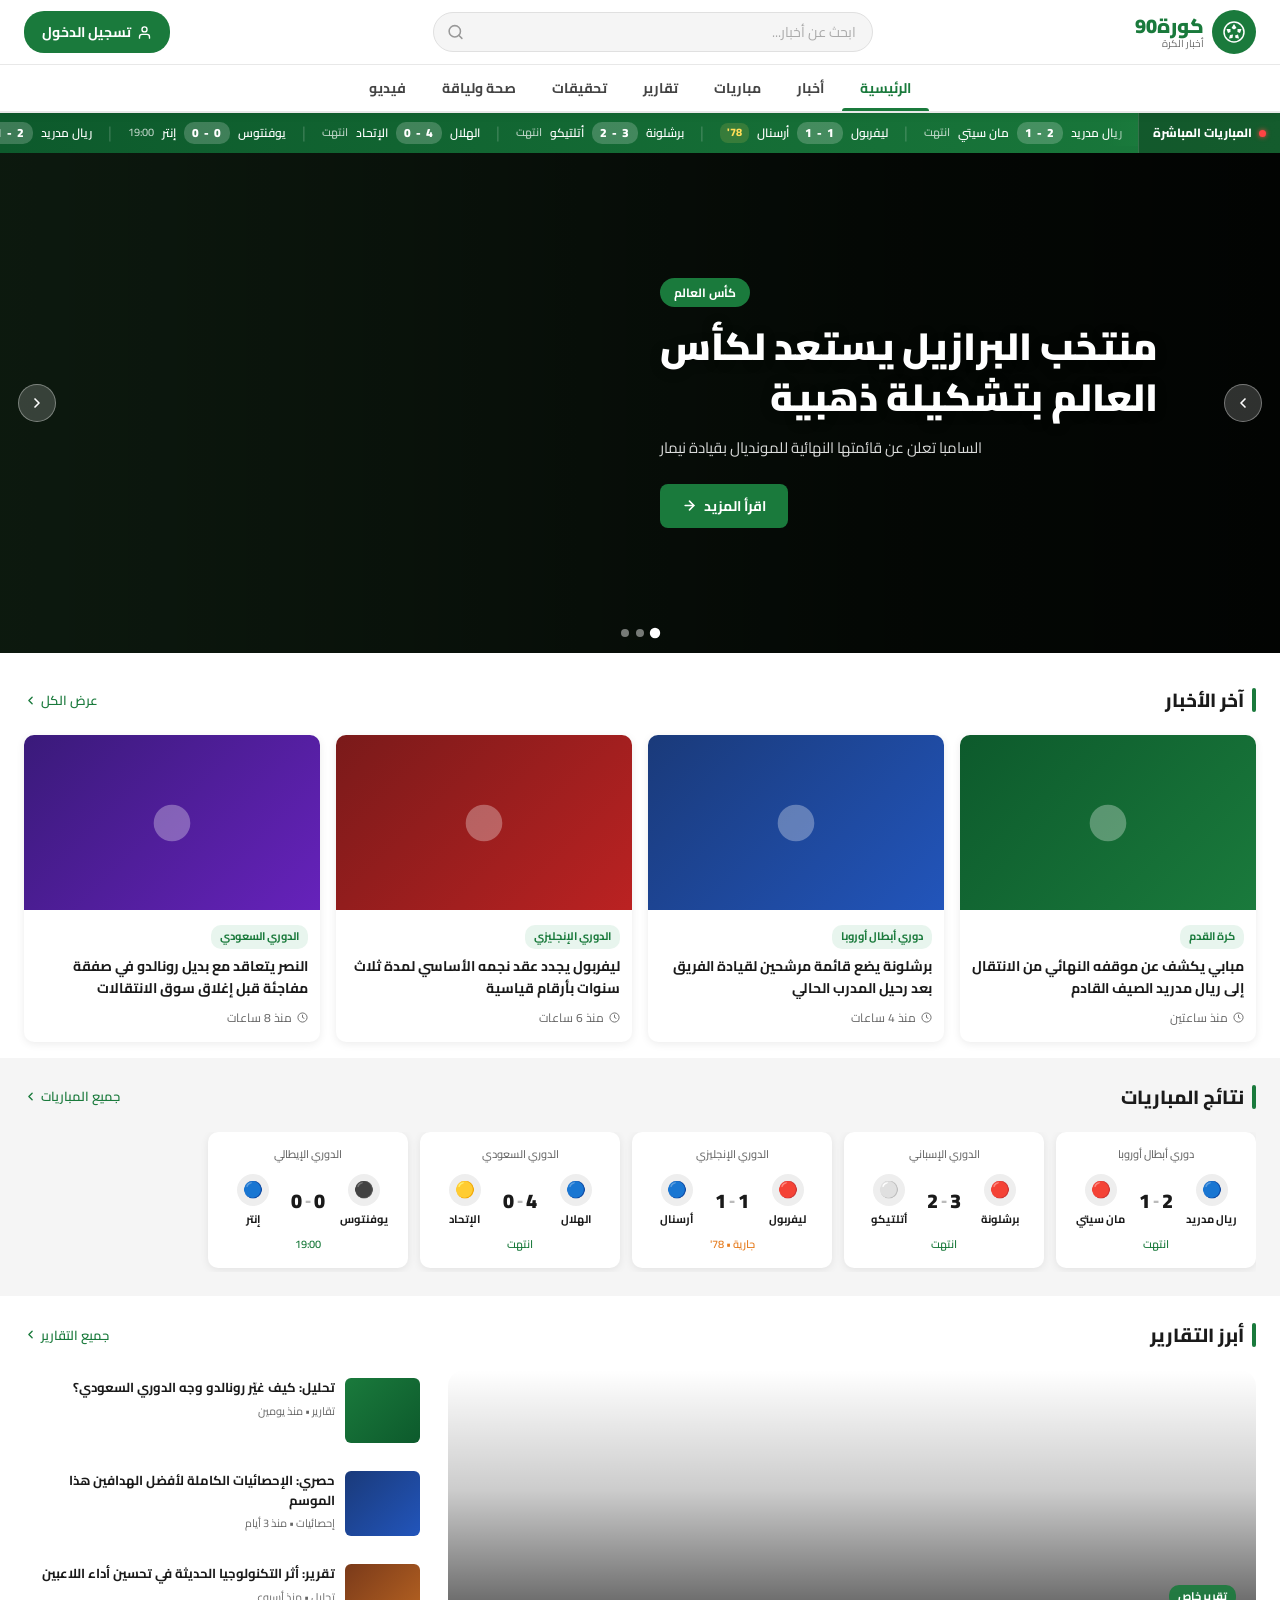
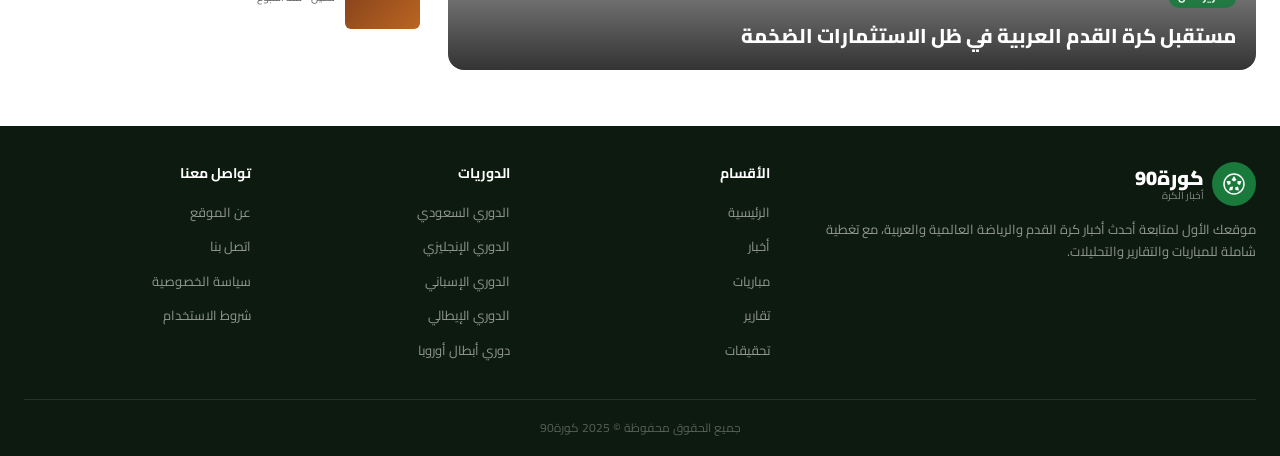
==== commit 89f014e7: "Update index.html" ====
--- a/index.html
+++ b/index.html
@@ -7,11 +7,615 @@
   <link rel="preconnect" href="https://fonts.googleapis.com" />
   <link rel="preconnect" href="https://fonts.gstatic.com" crossorigin />
   <link href="https://fonts.googleapis.com/css2?family=Cairo:wght@400;500;600;700;800;900&display=swap" rel="stylesheet" />
-  <link rel="stylesheet" href="css/style.css" />
+  <style>
+    :root {
+      --green-primary: #1a7a3c;
+      --green-dark: #155f30;
+      --green-light: #22a050;
+      --white: #ffffff;
+      --gray-light: #f5f5f5;
+      --gray-mid: #e0e0e0;
+      --gray-text: #666666;
+      --nav-border: #e8e8e8;
+      --font-ar: 'Cairo', Arial, sans-serif;
+      --shadow-sm: 0 2px 8px rgba(0,0,0,0.08);
+      --shadow-md: 0 4px 16px rgba(0,0,0,0.12);
+      --radius-sm: 6px;
+      --radius-md: 10px;
+      --radius-lg: 16px;
+    }
+
+    *, *::before, *::after { box-sizing: border-box; margin: 0; padding: 0; }
+    html { direction: rtl; font-size: 16px; }
+    body { font-family: var(--font-ar); background: var(--white); color: #1a1a1a; line-height: 1.6; overflow-x: hidden; }
+    a { text-decoration: none; color: inherit; }
+    ul { list-style: none; }
+    img { display: block; max-width: 100%; }
+
+    /* ===== HEADER ===== */
+    .site-header {
+      background: var(--white);
+      border-bottom: 2px solid var(--nav-border);
+      position: sticky;
+      top: 0;
+      z-index: 1000;
+      box-shadow: var(--shadow-sm);
+    }
+
+    .header-top {
+      display: flex;
+      align-items: center;
+      justify-content: space-between;
+      padding: 0 24px;
+      height: 64px;
+      gap: 12px;
+    }
+
+    /* Logo */
+    .header-logo {
+      display: flex;
+      align-items: center;
+      gap: 8px;
+      flex-shrink: 0;
+      text-decoration: none;
+    }
+    .logo-icon {
+      width: 44px; height: 44px;
+      border-radius: 50%;
+      background: var(--green-primary);
+      display: flex; align-items: center; justify-content: center;
+      flex-shrink: 0;
+    }
+    .logo-icon svg { width: 24px; height: 24px; }
+    .logo-text { display: flex; flex-direction: column; line-height: 1.2; }
+    .logo-text .site-name { font-size: 20px; font-weight: 900; color: var(--green-primary); }
+    .logo-text .site-tagline { font-size: 10px; color: var(--gray-text); }
+
+    /* Search */
+    .header-search {
+      flex: 1;
+      max-width: 440px;
+      position: relative;
+      margin: 0 12px;
+    }
+    .header-search input {
+      width: 100%;
+      height: 40px;
+      border: 1.5px solid var(--gray-mid);
+      border-radius: 20px;
+      padding: 0 16px 0 44px;
+      font-family: var(--font-ar);
+      font-size: 14px;
+      background: var(--gray-light);
+      outline: none;
+      direction: rtl;
+      transition: border-color 0.2s;
+    }
+    .header-search input:focus { border-color: var(--green-primary); background: white; }
+    .header-search input::placeholder { color: #aaa; }
+    .search-btn {
+      position: absolute; left: 14px; top: 50%;
+      transform: translateY(-50%);
+      background: none; border: none; cursor: pointer;
+      color: #999; display: flex; align-items: center;
+    }
+    .search-btn:hover { color: var(--green-primary); }
+
+    /* Actions */
+    .header-actions { display: flex; align-items: center; gap: 8px; flex-shrink: 0; }
+
+    .btn-login {
+      display: flex; align-items: center; gap: 6px;
+      background: var(--green-primary); color: white;
+      border: none; border-radius: 20px;
+      padding: 8px 18px;
+      font-family: var(--font-ar); font-size: 14px; font-weight: 700;
+      cursor: pointer; transition: background 0.2s; white-space: nowrap;
+    }
+    .btn-login:hover { background: var(--green-dark); }
+    .btn-login svg { width: 15px; height: 15px; }
+
+    /* Hamburger */
+    .menu-toggle {
+      display: none; flex-direction: column; gap: 5px;
+      background: none; border: none; cursor: pointer; padding: 4px;
+    }
+    .menu-toggle span { display: block; width: 22px; height: 2px; background: #444; border-radius: 2px; transition: all 0.3s; }
+
+    /* Nav */
+    .main-nav {
+      border-top: 1px solid var(--nav-border);
+      display: flex; align-items: center; justify-content: center;
+      overflow-x: auto; scrollbar-width: none;
+    }
+    .main-nav::-webkit-scrollbar { display: none; }
+    .main-nav ul { display: flex; align-items: center; }
+    .main-nav ul li a {
+      display: block; padding: 0 18px; line-height: 46px;
+      font-size: 14px; font-weight: 700; color: #444;
+      white-space: nowrap; position: relative; transition: color 0.2s;
+    }
+    .main-nav ul li a:hover { color: var(--green-primary); }
+    .main-nav ul li.active a { color: var(--green-primary); }
+    .main-nav ul li.active a::after {
+      content: ''; position: absolute; bottom: 0; right: 0; left: 0;
+      height: 3px; background: var(--green-primary); border-radius: 3px 3px 0 0;
+    }
+
+    /* ===== TICKER ===== */
+    .matches-ticker {
+      display: flex; align-items: center;
+      background: linear-gradient(90deg, #0d5a2c, #1a7a3c);
+      height: 40px; overflow: hidden;
+    }
+    .ticker-label {
+      display: flex; align-items: center; gap: 7px;
+      background: rgba(0,0,0,0.25); color: white;
+      font-size: 12px; font-weight: 800;
+      padding: 0 14px; height: 100%; white-space: nowrap;
+      flex-shrink: 0; border-left: 1px solid rgba(255,255,255,0.15);
+    }
+    .ticker-dot {
+      width: 7px; height: 7px; border-radius: 50%;
+      background: #ff4444; box-shadow: 0 0 5px #ff4444;
+      animation: pulse 1.2s ease-in-out infinite; flex-shrink: 0;
+    }
+    @keyframes pulse { 0%,100%{opacity:1;transform:scale(1)} 50%{opacity:.6;transform:scale(.85)} }
+    .ticker-track-wrap { flex: 1; overflow: hidden; position: relative; }
+    .ticker-track-wrap::before {
+      content: ''; position: absolute; top: 0; bottom: 0; right: 0;
+      width: 30px; z-index: 2;
+      background: linear-gradient(to left, #1a7a3c, transparent); pointer-events: none;
+    }
+    .ticker-track {
+      display: flex; align-items: center;
+      animation: ticker-scroll 30s linear infinite; width: max-content;
+    }
+    .ticker-track:hover { animation-play-state: paused; }
+    @keyframes ticker-scroll { 0%{transform:translateX(0)} 100%{transform:translateX(-50%)} }
+    .ticker-match {
+      display: flex; align-items: center; gap: 8px;
+      padding: 0 16px; color: white; font-size: 12px; font-weight: 600; white-space: nowrap;
+    }
+    .ticker-score {
+      background: rgba(255,255,255,0.2); color: white;
+      font-size: 12px; font-weight: 900;
+      padding: 1px 8px; border-radius: 10px; letter-spacing: 1px;
+    }
+    .ticker-min { font-size: 11px; color: rgba(255,255,255,.7); font-weight: 600; }
+    .ticker-min.live {
+      color: #ffdd57; background: rgba(255,221,87,.15);
+      padding: 1px 7px; border-radius: 8px; font-weight: 800;
+    }
+    .ticker-sep { color: rgba(255,255,255,.2); font-size: 16px; flex-shrink: 0; }
+
+    /* ===== HERO ===== */
+    .hero-section { position: relative; width: 100%; height: 500px; overflow: hidden; background: #0d1a0f; }
+    .hero-slider { position: relative; width: 100%; height: 100%; }
+    .hero-slide { position: absolute; inset: 0; opacity: 0; transition: opacity 0.7s ease; }
+    .hero-slide.active { opacity: 1; }
+    .hero-slide-bg { position: absolute; inset: 0; background-size: cover; background-position: center; }
+    .hero-slide-overlay {
+      position: absolute; inset: 0;
+      background: linear-gradient(to right, rgba(0,0,0,.05) 0%, rgba(0,0,0,.3) 30%, rgba(0,0,0,.72) 70%, rgba(0,0,0,.85) 100%);
+    }
+    .slide-1 .hero-slide-bg { background-image: url('https://images.unsplash.com/photo-1522778526097-ce0a22ceb253?w=1400&q=80'); }
+    .slide-2 .hero-slide-bg { background-image: url('https://images.unsplash.com/photo-1508098682722-e99c643e7f0b?w=1400&q=80'); }
+    .slide-3 .hero-slide-bg { background-image: url('https://images.unsplash.com/photo-1574629810360-7efbbe195018?w=1400&q=80'); }
+
+    .hero-content {
+      position: absolute; inset: 0;
+      display: flex; flex-direction: column;
+      justify-content: center; align-items: flex-end;
+      padding: 40px 60px; text-align: right;
+      max-width: 680px; margin-right: 0; margin-left: auto;
+    }
+    .hero-badge {
+      display: inline-block; background: var(--green-primary); color: white;
+      font-size: 12px; font-weight: 700; padding: 5px 14px;
+      border-radius: 20px; margin-bottom: 14px;
+    }
+    .hero-title {
+      font-size: 38px; font-weight: 900; color: white;
+      line-height: 1.35; margin-bottom: 12px;
+      text-shadow: 0 2px 12px rgba(0,0,0,.3);
+    }
+    .hero-subtitle {
+      font-size: 15px; color: rgba(255,255,255,.85);
+      margin-bottom: 24px; max-width: 440px;
+    }
+    .btn-read-more {
+      display: inline-flex; align-items: center; gap: 7px;
+      background: var(--green-primary); color: white;
+      padding: 11px 22px; border-radius: 8px;
+      font-family: var(--font-ar); font-size: 14px; font-weight: 700;
+      border: none; cursor: pointer; transition: background .2s;
+    }
+    .btn-read-more:hover { background: var(--green-dark); }
+    .btn-read-more svg { width: 15px; height: 15px; }
+
+    .slider-arrow {
+      position: absolute; top: 50%; transform: translateY(-50%);
+      width: 38px; height: 38px;
+      background: rgba(255,255,255,.18); border: 1.5px solid rgba(255,255,255,.35);
+      border-radius: 50%; display: flex; align-items: center; justify-content: center;
+      cursor: pointer; z-index: 10; color: white; transition: background .2s;
+    }
+    .slider-arrow:hover { background: rgba(255,255,255,.32); }
+    .slider-arrow svg { width: 16px; height: 16px; }
+    .slider-arrow.prev { right: 18px; }
+    .slider-arrow.next { left: 18px; }
+
+    .slider-dots {
+      position: absolute; bottom: 16px; left: 50%;
+      transform: translateX(-50%); display: flex; gap: 7px; z-index: 10;
+    }
+    .slider-dot {
+      width: 8px; height: 8px; border-radius: 50%;
+      background: rgba(255,255,255,.45); cursor: pointer;
+      border: none; transition: background .2s, transform .2s;
+    }
+    .slider-dot.active { background: white; transform: scale(1.3); }
+
+    /* ===== SECTIONS ===== */
+    .section-latest { padding: 32px 24px 16px; background: white; }
+    .section-matches { padding: 24px; background: var(--gray-light); }
+    .section-reports { padding: 24px; background: white; }
+
+    .section-header { display: flex; align-items: center; justify-content: space-between; margin-bottom: 20px; }
+    .section-title {
+      font-size: 19px; font-weight: 800; color: #1a1a1a;
+      position: relative; padding-right: 12px;
+    }
+    .section-title::before {
+      content: ''; position: absolute; right: 0; top: 3px; bottom: 3px;
+      width: 4px; background: var(--green-primary); border-radius: 2px;
+    }
+    .link-more {
+      font-size: 13px; color: var(--green-primary); font-weight: 600;
+      display: flex; align-items: center; gap: 4px;
+    }
+
+    /* News grid */
+    .news-grid { display: grid; grid-template-columns: repeat(4, 1fr); gap: 16px; }
+    .news-card {
+      border-radius: var(--radius-md); overflow: hidden;
+      background: white; box-shadow: var(--shadow-sm);
+      cursor: pointer; transition: box-shadow .25s, transform .25s;
+    }
+    .news-card:hover { box-shadow: var(--shadow-md); transform: translateY(-3px); }
+    .news-card-img-placeholder {
+      width: 100%; height: 175px;
+      display: flex; align-items: center; justify-content: center;
+    }
+    .news-card-body { padding: 12px 12px 14px; }
+    .news-card-cat {
+      display: inline-block; font-size: 11px; font-weight: 700;
+      color: var(--green-primary); background: #e8f5ee;
+      padding: 3px 9px; border-radius: 10px; margin-bottom: 7px;
+    }
+    .news-card-title {
+      font-size: 14px; font-weight: 700; color: #1a1a1a;
+      line-height: 1.55; margin-bottom: 9px;
+      display: -webkit-box; -webkit-line-clamp: 2; -webkit-box-orient: vertical; overflow: hidden;
+    }
+    .news-card-meta { font-size: 12px; color: var(--gray-text); display: flex; align-items: center; gap: 5px; }
+
+    /* Matches */
+    .matches-scroll {
+      display: flex; gap: 12px;
+      overflow-x: auto; padding-bottom: 4px;
+      scrollbar-width: thin; -webkit-overflow-scrolling: touch;
+    }
+    .match-card {
+      min-width: 200px; background: white;
+      border-radius: var(--radius-md); padding: 14px 12px;
+      text-align: center; box-shadow: var(--shadow-sm); flex-shrink: 0;
+    }
+    .match-league { font-size: 11px; color: var(--gray-text); margin-bottom: 10px; font-weight: 500; }
+    .match-teams { display: flex; align-items: center; justify-content: space-between; gap: 6px; margin-bottom: 8px; }
+    .match-team { flex: 1; display: flex; flex-direction: column; align-items: center; gap: 5px; }
+    .team-logo { width: 32px; height: 32px; border-radius: 50%; background: #eee; display: flex; align-items: center; justify-content: center; font-size: 16px; }
+    .team-name { font-size: 11px; font-weight: 700; color: #1a1a1a; }
+    .match-score { display: flex; align-items: center; gap: 3px; font-size: 20px; font-weight: 900; }
+    .score-divider { font-size: 16px; color: #bbb; }
+    .match-time { font-size: 11px; color: var(--green-primary); font-weight: 600; }
+
+    /* Reports */
+    .reports-grid { display: grid; grid-template-columns: 2fr 1fr; gap: 20px; }
+    .report-featured {
+      border-radius: var(--radius-lg); overflow: hidden;
+      position: relative; height: 300px; cursor: pointer;
+    }
+    .report-featured-bg { position: absolute; inset: 0; background-size: cover; background-position: center; transition: transform .4s; }
+    .report-featured:hover .report-featured-bg { transform: scale(1.04); }
+    .report-featured-overlay {
+      position: absolute; inset: 0;
+      background: linear-gradient(to top, rgba(0,0,0,.8), rgba(0,0,0,.2) 60%, transparent);
+    }
+    .report-featured-content { position: absolute; bottom: 0; right: 0; left: 0; padding: 20px; }
+    .report-featured-content .news-card-cat { background: rgba(26,122,60,.9); color: white; }
+    .report-featured-title { font-size: 20px; font-weight: 800; color: white; line-height: 1.4; margin-top: 7px; }
+
+    .reports-side { display: flex; flex-direction: column; gap: 12px; }
+    .report-side-card {
+      display: flex; gap: 10px; padding: 8px;
+      border-radius: var(--radius-sm); cursor: pointer; transition: background .2s;
+    }
+    .report-side-card:hover { background: var(--gray-light); }
+    .report-side-img-placeholder {
+      width: 75px; height: 65px;
+      border-radius: var(--radius-sm); flex-shrink: 0;
+    }
+    .report-side-body { flex: 1; }
+    .report-side-title {
+      font-size: 13px; font-weight: 700; color: #1a1a1a; line-height: 1.5;
+      display: -webkit-box; -webkit-line-clamp: 2; -webkit-box-orient: vertical; overflow: hidden;
+    }
+    .report-side-meta { font-size: 11px; color: var(--gray-text); margin-top: 5px; }
+
+    /* Footer */
+    .site-footer { background: #0d1a0f; color: rgba(255,255,255,.8); padding: 36px 24px 18px; margin-top: 32px; }
+    .footer-grid { display: grid; grid-template-columns: 2fr 1fr 1fr 1fr; gap: 32px; padding-bottom: 28px; border-bottom: 1px solid rgba(255,255,255,.1); }
+    .footer-brand .site-name { color: white !important; }
+    .footer-brand .site-tagline { color: rgba(255,255,255,.5) !important; }
+    .footer-desc { font-size: 13px; color: rgba(255,255,255,.55); margin-top: 12px; line-height: 1.7; }
+    .footer-col-title { font-size: 14px; font-weight: 700; color: white; margin-bottom: 14px; }
+    .footer-links li { margin-bottom: 9px; }
+    .footer-links li a { font-size: 13px; color: rgba(255,255,255,.55); transition: color .2s; }
+    .footer-links li a:hover { color: var(--green-light); }
+    .footer-bottom { padding-top: 18px; text-align: center; font-size: 12px; color: rgba(255,255,255,.3); }
+
+    /* ===== TABLET ===== */
+    @media (max-width: 1024px) {
+      .news-grid { grid-template-columns: repeat(2, 1fr); }
+      .footer-grid { grid-template-columns: 1fr 1fr; gap: 24px; }
+    }
+
+    /* ===== MOBILE ===== */
+    @media (max-width: 768px) {
+
+      /* Header */
+      .header-top { padding: 0 14px; height: 56px; gap: 8px; }
+      .logo-text .site-tagline { display: none; }
+      .logo-text .site-name { font-size: 17px; }
+      .logo-icon { width: 38px; height: 38px; }
+      .logo-icon svg { width: 20px; height: 20px; }
+
+      .header-search { margin: 0 6px; }
+      .header-search input { height: 36px; font-size: 13px; padding: 0 12px 0 38px; }
+      .search-btn { left: 10px; }
+      .search-btn svg { width: 16px; height: 16px; }
+
+      .btn-login { padding: 7px 12px; font-size: 13px; border-radius: 18px; }
+      .btn-login .btn-login-text { display: none; }
+      .btn-login svg { width: 16px; height: 16px; }
+
+      /* Show hamburger, hide nav by default */
+      .menu-toggle { display: flex; }
+
+      .main-nav {
+        display: none;
+        position: absolute; top: 100%; right: 0; left: 0;
+        background: white; border-top: 1px solid var(--nav-border);
+        box-shadow: var(--shadow-md); z-index: 999;
+        justify-content: flex-start;
+        overflow-x: visible;
+      }
+      .main-nav.open { display: flex; }
+      .main-nav ul { flex-direction: column; width: 100%; }
+      .main-nav ul li a {
+        line-height: 1; padding: 15px 18px;
+        border-bottom: 1px solid var(--nav-border); font-size: 15px;
+      }
+      .main-nav ul li:last-child a { border-bottom: none; }
+      .main-nav ul li.active a::after { display: none; }
+
+      /* Ticker */
+      .ticker-label { padding: 0 10px; font-size: 11px; }
+      .ticker-match { gap: 6px; padding: 0 10px; font-size: 11px; }
+      .ticker-score { font-size: 11px; padding: 1px 6px; }
+
+      /* Hero */
+      .hero-section { height: 320px; }
+      .hero-slide-overlay {
+        background: linear-gradient(to top, rgba(0,0,0,.88) 0%, rgba(0,0,0,.5) 50%, rgba(0,0,0,.15) 100%);
+      }
+      .hero-content {
+        padding: 16px 16px 50px;
+        max-width: 100%; margin: 0;
+        justify-content: flex-end; align-items: flex-start;
+      }
+      .hero-badge { font-size: 11px; padding: 4px 11px; margin-bottom: 8px; }
+      .hero-title { font-size: 19px; margin-bottom: 6px; }
+      .hero-subtitle { display: none; }
+      .btn-read-more { font-size: 13px; padding: 8px 16px; }
+      .slider-arrow { width: 32px; height: 32px; }
+      .slider-arrow svg { width: 14px; height: 14px; }
+      .slider-arrow.prev { right: 10px; }
+      .slider-arrow.next { left: 10px; }
+
+      /* Sections */
+      .section-latest { padding: 20px 14px 10px; }
+      .section-matches { padding: 16px 14px; }
+      .section-reports { padding: 20px 14px; }
+
+      /* News — single column */
+      .news-grid { grid-template-columns: 1fr; gap: 14px; }
+      .news-card-img-placeholder { height: 190px; }
+
+      /* Reports */
+      .reports-grid { grid-template-columns: 1fr; }
+      .report-featured { height: 230px; }
+      .report-featured-title { font-size: 17px; }
+
+      /* Footer */
+      .site-footer { padding: 28px 14px 14px; margin-top: 24px; }
+      .footer-grid { grid-template-columns: 1fr; gap: 20px; }
+    }
+
+    /* ===== SMALL MOBILE ===== */
+    @media (max-width: 400px) {
+      .hero-section { height: 280px; }
+      .hero-title { font-size: 17px; }
+      .news-card-img-placeholder { height: 165px; }
+    }
+
+    /* ===== TOUCH: remove hover effects ===== */
+    @media (hover: none) and (pointer: coarse) {
+      .news-card:hover, .report-featured:hover .report-featured-bg { transform: none; }
+      .news-card:hover { box-shadow: var(--shadow-sm); }
+    }
+  </style>
 </head>
 <body>
 
-  <!-- HERO SLIDER -->
+  <!-- ===== HEADER ===== -->
+  <header class="site-header">
+    <div class="header-top">
+
+      <!-- Logo -->
+      <a href="index.html" class="header-logo">
+        <div class="logo-icon">
+          <svg viewBox="0 0 24 24" xmlns="http://www.w3.org/2000/svg">
+            <circle cx="12" cy="12" r="10" fill="none" stroke="white" stroke-width="1.5"/>
+            <polygon points="12,4 14.5,8 12,9.5 9.5,8" fill="white"/>
+            <polygon points="19.5,9 18,13 15.5,12 15.5,9" fill="white"/>
+            <polygon points="17,18.5 13.5,18 13,15.5 16,14.5" fill="white"/>
+            <polygon points="7,18.5 8,15 11,14.5 10.5,18" fill="white"/>
+            <polygon points="4.5,9 8.5,9 8.5,12 6,13" fill="white"/>
+          </svg>
+        </div>
+        <div class="logo-text">
+          <span class="site-name">كورة90</span>
+          <span class="site-tagline">أخبار الكرة</span>
+        </div>
+      </a>
+
+      <!-- Search -->
+      <div class="header-search">
+        <input type="text" placeholder="ابحث عن أخبار...">
+        <button class="search-btn" aria-label="بحث">
+          <svg width="17" height="17" viewBox="0 0 24 24" fill="none" stroke="currentColor" stroke-width="2.2" stroke-linecap="round" stroke-linejoin="round">
+            <circle cx="11" cy="11" r="8"/><line x1="21" y1="21" x2="16.65" y2="16.65"/>
+          </svg>
+        </button>
+      </div>
+
+      <!-- Actions -->
+      <div class="header-actions">
+        <button class="btn-login">
+          <svg viewBox="0 0 24 24" fill="none" stroke="currentColor" stroke-width="2.2" stroke-linecap="round" stroke-linejoin="round">
+            <path d="M20 21v-2a4 4 0 0 0-4-4H8a4 4 0 0 0-4 4v2"/><circle cx="12" cy="7" r="4"/>
+          </svg>
+          <span class="btn-login-text">تسجيل الدخول</span>
+        </button>
+        <button class="menu-toggle" id="menuToggle" aria-label="القائمة">
+          <span></span><span></span><span></span>
+        </button>
+      </div>
+
+    </div>
+
+    <!-- Nav -->
+    <nav class="main-nav" id="mainNav">
+      <ul>
+        <li class="active"><a href="index.html">الرئيسية</a></li>
+        <li><a href="news.html">أخبار</a></li>
+        <li><a href="matches.html">مباريات</a></li>
+        <li><a href="reports.html">تقارير</a></li>
+        <li><a href="investigations.html">تحقيقات</a></li>
+        <li><a href="health.html">صحة ولياقة</a></li>
+        <li><a href="videos.html">فيديو</a></li>
+      </ul>
+    </nav>
+  </header>
+
+  <!-- ===== TICKER ===== -->
+  <div class="matches-ticker">
+    <div class="ticker-label">
+      <span class="ticker-dot"></span>
+      المباريات المباشرة
+    </div>
+    <div class="ticker-track-wrap">
+      <div class="ticker-track">
+        <!-- set 1 -->
+        <div class="ticker-match">
+          <span>ريال مدريد</span>
+          <span class="ticker-score">2 - 1</span>
+          <span>مان سيتي</span>
+          <span class="ticker-min">انتهت</span>
+        </div>
+        <span class="ticker-sep">|</span>
+        <div class="ticker-match">
+          <span>ليفربول</span>
+          <span class="ticker-score">1 - 1</span>
+          <span>أرسنال</span>
+          <span class="ticker-min live">78'</span>
+        </div>
+        <span class="ticker-sep">|</span>
+        <div class="ticker-match">
+          <span>برشلونة</span>
+          <span class="ticker-score">3 - 2</span>
+          <span>أتلتيكو</span>
+          <span class="ticker-min">انتهت</span>
+        </div>
+        <span class="ticker-sep">|</span>
+        <div class="ticker-match">
+          <span>الهلال</span>
+          <span class="ticker-score">4 - 0</span>
+          <span>الإتحاد</span>
+          <span class="ticker-min">انتهت</span>
+        </div>
+        <span class="ticker-sep">|</span>
+        <div class="ticker-match">
+          <span>يوفنتوس</span>
+          <span class="ticker-score">0 - 0</span>
+          <span>إنتر</span>
+          <span class="ticker-min">19:00</span>
+        </div>
+        <span class="ticker-sep">|</span>
+        <!-- set 2 (duplicate for seamless loop) -->
+        <div class="ticker-match">
+          <span>ريال مدريد</span>
+          <span class="ticker-score">2 - 1</span>
+          <span>مان سيتي</span>
+          <span class="ticker-min">انتهت</span>
+        </div>
+        <span class="ticker-sep">|</span>
+        <div class="ticker-match">
+          <span>ليفربول</span>
+          <span class="ticker-score">1 - 1</span>
+          <span>أرسنال</span>
+          <span class="ticker-min live">78'</span>
+        </div>
+        <span class="ticker-sep">|</span>
+        <div class="ticker-match">
+          <span>برشلونة</span>
+          <span class="ticker-score">3 - 2</span>
+          <span>أتلتيكو</span>
+          <span class="ticker-min">انتهت</span>
+        </div>
+        <span class="ticker-sep">|</span>
+        <div class="ticker-match">
+          <span>الهلال</span>
+          <span class="ticker-score">4 - 0</span>
+          <span>الإتحاد</span>
+          <span class="ticker-min">انتهت</span>
+        </div>
+        <span class="ticker-sep">|</span>
+        <div class="ticker-match">
+          <span>يوفنتوس</span>
+          <span class="ticker-score">0 - 0</span>
+          <span>إنتر</span>
+          <span class="ticker-min">19:00</span>
+        </div>
+        <span class="ticker-sep">|</span>
+      </div>
+    </div>
+  </div>
+
+  <!-- ===== HERO ===== -->
   <section class="hero-section">
     <div class="hero-slider">
 
@@ -24,10 +628,7 @@
           <p class="hero-subtitle">السامبا تعلن عن قائمتها النهائية للمونديال بقيادة نيمار</p>
           <a href="#" class="btn-read-more">
             اقرأ المزيد
-            <svg viewBox="0 0 24 24" fill="none" stroke="currentColor" stroke-width="2.5" stroke-linecap="round" stroke-linejoin="round">
-              <line x1="5" y1="12" x2="19" y2="12"/>
-              <polyline points="12 5 19 12 12 19"/>
-            </svg>
+            <svg viewBox="0 0 24 24" fill="none" stroke="currentColor" stroke-width="2.5" stroke-linecap="round" stroke-linejoin="round"><line x1="5" y1="12" x2="19" y2="12"/><polyline points="12 5 19 12 12 19"/></svg>
           </a>
         </div>
       </div>
@@ -38,13 +639,10 @@
         <div class="hero-content">
           <span class="hero-badge">دوري أبطال أوروبا</span>
           <h1 class="hero-title">ريال مدريد يتأهل إلى نهائي<br/>دوري الأبطال بفوز مثير</h1>
-          <p class="hero-subtitle">الملكي يتخطى منافسه بثلاثية رائعة في مباراة مثيرة للإثارة</p>
+          <p class="hero-subtitle">الملكي يتخطى منافسه بثلاثية رائعة</p>
           <a href="#" class="btn-read-more">
             اقرأ المزيد
-            <svg viewBox="0 0 24 24" fill="none" stroke="currentColor" stroke-width="2.5" stroke-linecap="round" stroke-linejoin="round">
-              <line x1="5" y1="12" x2="19" y2="12"/>
-              <polyline points="12 5 19 12 12 19"/>
-            </svg>
+            <svg viewBox="0 0 24 24" fill="none" stroke="currentColor" stroke-width="2.5" stroke-linecap="round" stroke-linejoin="round"><line x1="5" y1="12" x2="19" y2="12"/><polyline points="12 5 19 12 12 19"/></svg>
           </a>
         </div>
       </div>
@@ -55,97 +653,87 @@
         <div class="hero-content">
           <span class="hero-badge">الدوري السعودي</span>
           <h1 class="hero-title">الهلال يحسم لقب الدوري<br/>السعودي للمحترفين</h1>
-          <p class="hero-subtitle">الزعيم يتوج بالبطولة للمرة الثانية على التوالي بعد فوز تاريخي</p>
+          <p class="hero-subtitle">الزعيم يتوج بالبطولة للمرة الثانية على التوالي</p>
           <a href="#" class="btn-read-more">
             اقرأ المزيد
-            <svg viewBox="0 0 24 24" fill="none" stroke="currentColor" stroke-width="2.5" stroke-linecap="round" stroke-linejoin="round">
-              <line x1="5" y1="12" x2="19" y2="12"/>
-              <polyline points="12 5 19 12 12 19"/>
-            </svg>
+            <svg viewBox="0 0 24 24" fill="none" stroke="currentColor" stroke-width="2.5" stroke-linecap="round" stroke-linejoin="round"><line x1="5" y1="12" x2="19" y2="12"/><polyline points="12 5 19 12 12 19"/></svg>
           </a>
         </div>
       </div>
 
       <button class="slider-arrow prev" aria-label="السابق">
-        <svg viewBox="0 0 24 24" fill="none" stroke="currentColor" stroke-width="2.5" stroke-linecap="round" stroke-linejoin="round">
-          <polyline points="15 18 9 12 15 6"/>
-        </svg>
+        <svg viewBox="0 0 24 24" fill="none" stroke="currentColor" stroke-width="2.5" stroke-linecap="round" stroke-linejoin="round"><polyline points="15 18 9 12 15 6"/></svg>
       </button>
       <button class="slider-arrow next" aria-label="التالي">
-        <svg viewBox="0 0 24 24" fill="none" stroke="currentColor" stroke-width="2.5" stroke-linecap="round" stroke-linejoin="round">
-          <polyline points="9 18 15 12 9 6"/>
-        </svg>
+        <svg viewBox="0 0 24 24" fill="none" stroke="currentColor" stroke-width="2.5" stroke-linecap="round" stroke-linejoin="round"><polyline points="9 18 15 12 9 6"/></svg>
       </button>
 
       <div class="slider-dots">
-        <button class="slider-dot active" aria-label="الشريحة 1"></button>
-        <button class="slider-dot" aria-label="الشريحة 2"></button>
-        <button class="slider-dot" aria-label="الشريحة 3"></button>
-      </div>
-
+        <button class="slider-dot active"></button>
+        <button class="slider-dot"></button>
+        <button class="slider-dot"></button>
+      </div>
     </div>
   </section>
 
-  <!-- LATEST NEWS -->
+  <!-- ===== LATEST NEWS ===== -->
   <section class="section-latest">
     <div class="section-header">
       <h2 class="section-title">آخر الأخبار</h2>
       <a href="news.html" class="link-more">
         عرض الكل
-        <svg width="14" height="14" viewBox="0 0 24 24" fill="none" stroke="currentColor" stroke-width="2.5" stroke-linecap="round" stroke-linejoin="round">
-          <polyline points="15 18 9 12 15 6"/>
-        </svg>
+        <svg width="13" height="13" viewBox="0 0 24 24" fill="none" stroke="currentColor" stroke-width="2.5" stroke-linecap="round" stroke-linejoin="round"><polyline points="15 18 9 12 15 6"/></svg>
       </a>
     </div>
     <div class="news-grid">
       <article class="news-card">
-        <div class="news-card-img-placeholder" style="background: linear-gradient(135deg, #0d5a2c, #1a7a3c)">
-          <svg width="48" height="48" viewBox="0 0 24 24" fill="rgba(255,255,255,0.3)"><circle cx="12" cy="12" r="10"/></svg>
+        <div class="news-card-img-placeholder" style="background:linear-gradient(135deg,#0d5a2c,#1a7a3c)">
+          <svg width="44" height="44" viewBox="0 0 24 24" fill="rgba(255,255,255,0.3)"><circle cx="12" cy="12" r="10"/></svg>
         </div>
         <div class="news-card-body">
           <span class="news-card-cat">كرة القدم</span>
           <h3 class="news-card-title">مبابي يكشف عن موقفه النهائي من الانتقال إلى ريال مدريد الصيف القادم</h3>
           <div class="news-card-meta">
-            <svg width="12" height="12" viewBox="0 0 24 24" fill="none" stroke="currentColor" stroke-width="2"><circle cx="12" cy="12" r="10"/><polyline points="12 6 12 12 16 14"/></svg>
+            <svg width="11" height="11" viewBox="0 0 24 24" fill="none" stroke="currentColor" stroke-width="2"><circle cx="12" cy="12" r="10"/><polyline points="12 6 12 12 16 14"/></svg>
             منذ ساعتين
           </div>
         </div>
       </article>
       <article class="news-card">
-        <div class="news-card-img-placeholder" style="background: linear-gradient(135deg, #1a3a7a, #2255bb)">
-          <svg width="48" height="48" viewBox="0 0 24 24" fill="rgba(255,255,255,0.3)"><circle cx="12" cy="12" r="10"/></svg>
+        <div class="news-card-img-placeholder" style="background:linear-gradient(135deg,#1a3a7a,#2255bb)">
+          <svg width="44" height="44" viewBox="0 0 24 24" fill="rgba(255,255,255,0.3)"><circle cx="12" cy="12" r="10"/></svg>
         </div>
         <div class="news-card-body">
           <span class="news-card-cat">دوري أبطال أوروبا</span>
           <h3 class="news-card-title">برشلونة يضع قائمة مرشحين لقيادة الفريق بعد رحيل المدرب الحالي</h3>
           <div class="news-card-meta">
-            <svg width="12" height="12" viewBox="0 0 24 24" fill="none" stroke="currentColor" stroke-width="2"><circle cx="12" cy="12" r="10"/><polyline points="12 6 12 12 16 14"/></svg>
+            <svg width="11" height="11" viewBox="0 0 24 24" fill="none" stroke="currentColor" stroke-width="2"><circle cx="12" cy="12" r="10"/><polyline points="12 6 12 12 16 14"/></svg>
             منذ 4 ساعات
           </div>
         </div>
       </article>
       <article class="news-card">
-        <div class="news-card-img-placeholder" style="background: linear-gradient(135deg, #7a1a1a, #bb2222)">
-          <svg width="48" height="48" viewBox="0 0 24 24" fill="rgba(255,255,255,0.3)"><circle cx="12" cy="12" r="10"/></svg>
+        <div class="news-card-img-placeholder" style="background:linear-gradient(135deg,#7a1a1a,#bb2222)">
+          <svg width="44" height="44" viewBox="0 0 24 24" fill="rgba(255,255,255,0.3)"><circle cx="12" cy="12" r="10"/></svg>
         </div>
         <div class="news-card-body">
           <span class="news-card-cat">الدوري الإنجليزي</span>
           <h3 class="news-card-title">ليفربول يجدد عقد نجمه الأساسي لمدة ثلاث سنوات بأرقام قياسية</h3>
           <div class="news-card-meta">
-            <svg width="12" height="12" viewBox="0 0 24 24" fill="none" stroke="currentColor" stroke-width="2"><circle cx="12" cy="12" r="10"/><polyline points="12 6 12 12 16 14"/></svg>
+            <svg width="11" height="11" viewBox="0 0 24 24" fill="none" stroke="currentColor" stroke-width="2"><circle cx="12" cy="12" r="10"/><polyline points="12 6 12 12 16 14"/></svg>
             منذ 6 ساعات
           </div>
         </div>
       </article>
       <article class="news-card">
-        <div class="news-card-img-placeholder" style="background: linear-gradient(135deg, #3a1a7a, #6622bb)">
-          <svg width="48" height="48" viewBox="0 0 24 24" fill="rgba(255,255,255,0.3)"><circle cx="12" cy="12" r="10"/></svg>
+        <div class="news-card-img-placeholder" style="background:linear-gradient(135deg,#3a1a7a,#6622bb)">
+          <svg width="44" height="44" viewBox="0 0 24 24" fill="rgba(255,255,255,0.3)"><circle cx="12" cy="12" r="10"/></svg>
         </div>
         <div class="news-card-body">
           <span class="news-card-cat">الدوري السعودي</span>
           <h3 class="news-card-title">النصر يتعاقد مع بديل رونالدو في صفقة مفاجئة قبل إغلاق سوق الانتقالات</h3>
           <div class="news-card-meta">
-            <svg width="12" height="12" viewBox="0 0 24 24" fill="none" stroke="currentColor" stroke-width="2"><circle cx="12" cy="12" r="10"/><polyline points="12 6 12 12 16 14"/></svg>
+            <svg width="11" height="11" viewBox="0 0 24 24" fill="none" stroke="currentColor" stroke-width="2"><circle cx="12" cy="12" r="10"/><polyline points="12 6 12 12 16 14"/></svg>
             منذ 8 ساعات
           </div>
         </div>
@@ -153,15 +741,13 @@
     </div>
   </section>
 
-  <!-- MATCHES -->
+  <!-- ===== MATCHES ===== -->
   <section class="section-matches">
     <div class="section-header">
       <h2 class="section-title">نتائج المباريات</h2>
       <a href="matches.html" class="link-more">
         جميع المباريات
-        <svg width="14" height="14" viewBox="0 0 24 24" fill="none" stroke="currentColor" stroke-width="2.5" stroke-linecap="round" stroke-linejoin="round">
-          <polyline points="15 18 9 12 15 6"/>
-        </svg>
+        <svg width="13" height="13" viewBox="0 0 24 24" fill="none" stroke="currentColor" stroke-width="2.5" stroke-linecap="round" stroke-linejoin="round"><polyline points="15 18 9 12 15 6"/></svg>
       </a>
     </div>
     <div class="matches-scroll">
@@ -206,27 +792,25 @@
         <div class="match-teams">
           <div class="match-team"><div class="team-logo">⚫</div><span class="team-name">يوفنتوس</span></div>
           <div class="match-score"><span>0</span><span class="score-divider">-</span><span>0</span></div>
-          <div class="match-team"><div class="team-logo">🔵</div><span class="team-name">إنتر ميلان</span></div>
+          <div class="match-team"><div class="team-logo">🔵</div><span class="team-name">إنتر</span></div>
         </div>
         <div class="match-time">19:00</div>
       </div>
     </div>
   </section>
 
-  <!-- REPORTS -->
+  <!-- ===== REPORTS ===== -->
   <section class="section-reports">
     <div class="section-header">
       <h2 class="section-title">أبرز التقارير</h2>
       <a href="reports.html" class="link-more">
         جميع التقارير
-        <svg width="14" height="14" viewBox="0 0 24 24" fill="none" stroke="currentColor" stroke-width="2.5" stroke-linecap="round" stroke-linejoin="round">
-          <polyline points="15 18 9 12 15 6"/>
-        </svg>
+        <svg width="13" height="13" viewBox="0 0 24 24" fill="none" stroke="currentColor" stroke-width="2.5" stroke-linecap="round" stroke-linejoin="round"><polyline points="15 18 9 12 15 6"/></svg>
       </a>
     </div>
     <div class="reports-grid">
       <div class="report-featured">
-        <div class="report-featured-bg" style="background-image: url('https://images.unsplash.com/photo-1529900748604-07564a03e7a6?w=800&q=80')"></div>
+        <div class="report-featured-bg" style="background-image:url('https://images.unsplash.com/photo-1529900748604-07564a03e7a6?w=800&q=80')"></div>
         <div class="report-featured-overlay"></div>
         <div class="report-featured-content">
           <span class="news-card-cat">تقرير خاص</span>
@@ -259,11 +843,11 @@
     </div>
   </section>
 
-  <!-- FOOTER -->
+  <!-- ===== FOOTER ===== -->
   <footer class="site-footer">
     <div class="footer-grid">
       <div class="footer-brand">
-        <div class="header-logo" style="margin-bottom:0">
+        <div class="header-logo">
           <div class="logo-icon">
             <svg viewBox="0 0 24 24" xmlns="http://www.w3.org/2000/svg">
               <circle cx="12" cy="12" r="10" fill="none" stroke="white" stroke-width="1.5"/>
@@ -316,12 +900,32 @@
     </div>
   </footer>
 
-  <script src="js/header.js"></script>
   <script>
+    // Hamburger menu
+    const toggle = document.getElementById('menuToggle');
+    const nav    = document.getElementById('mainNav');
+    toggle.addEventListener('click', () => {
+      nav.classList.toggle('open');
+      const bars = toggle.querySelectorAll('span');
+      if (nav.classList.contains('open')) {
+        bars[0].style.cssText = 'transform:rotate(45deg) translate(5px,5px)';
+        bars[1].style.opacity = '0';
+        bars[2].style.cssText = 'transform:rotate(-45deg) translate(5px,-5px)';
+      } else {
+        bars.forEach(b => b.style.cssText = '');
+      }
+    });
+
+    // Close nav when a link is clicked
+    nav.querySelectorAll('a').forEach(a => a.addEventListener('click', () => {
+      nav.classList.remove('open');
+      toggle.querySelectorAll('span').forEach(b => b.style.cssText = '');
+    }));
+
+    // Hero slider
     const slides = document.querySelectorAll('.hero-slide');
-    const dots = document.querySelectorAll('.slider-dot');
-    let current = 0;
-    let timer;
+    const dots   = document.querySelectorAll('.slider-dot');
+    let current  = 0, timer;
 
     function goTo(idx) {
       slides[current].classList.remove('active');
@@ -330,16 +934,22 @@
       slides[current].classList.add('active');
       dots[current].classList.add('active');
     }
-
-    function startAuto() {
-      timer = setInterval(() => goTo(current + 1), 5000);
-    }
+    function startAuto() { timer = setInterval(() => goTo(current + 1), 5000); }
 
     document.querySelector('.slider-arrow.next').addEventListener('click', () => { clearInterval(timer); goTo(current + 1); startAuto(); });
     document.querySelector('.slider-arrow.prev').addEventListener('click', () => { clearInterval(timer); goTo(current - 1); startAuto(); });
     dots.forEach((d, i) => d.addEventListener('click', () => { clearInterval(timer); goTo(i); startAuto(); }));
     startAuto();
+
+    // Touch swipe on hero
+    let tsX = 0;
+    const heroEl = document.querySelector('.hero-section');
+    heroEl.addEventListener('touchstart', e => { tsX = e.touches[0].clientX; }, { passive: true });
+    heroEl.addEventListener('touchend', e => {
+      const dx = e.changedTouches[0].clientX - tsX;
+      if (Math.abs(dx) > 40) { clearInterval(timer); goTo(dx > 0 ? current - 1 : current + 1); startAuto(); }
+    }, { passive: true });
   </script>
 
 </body>
-</html>+</html>
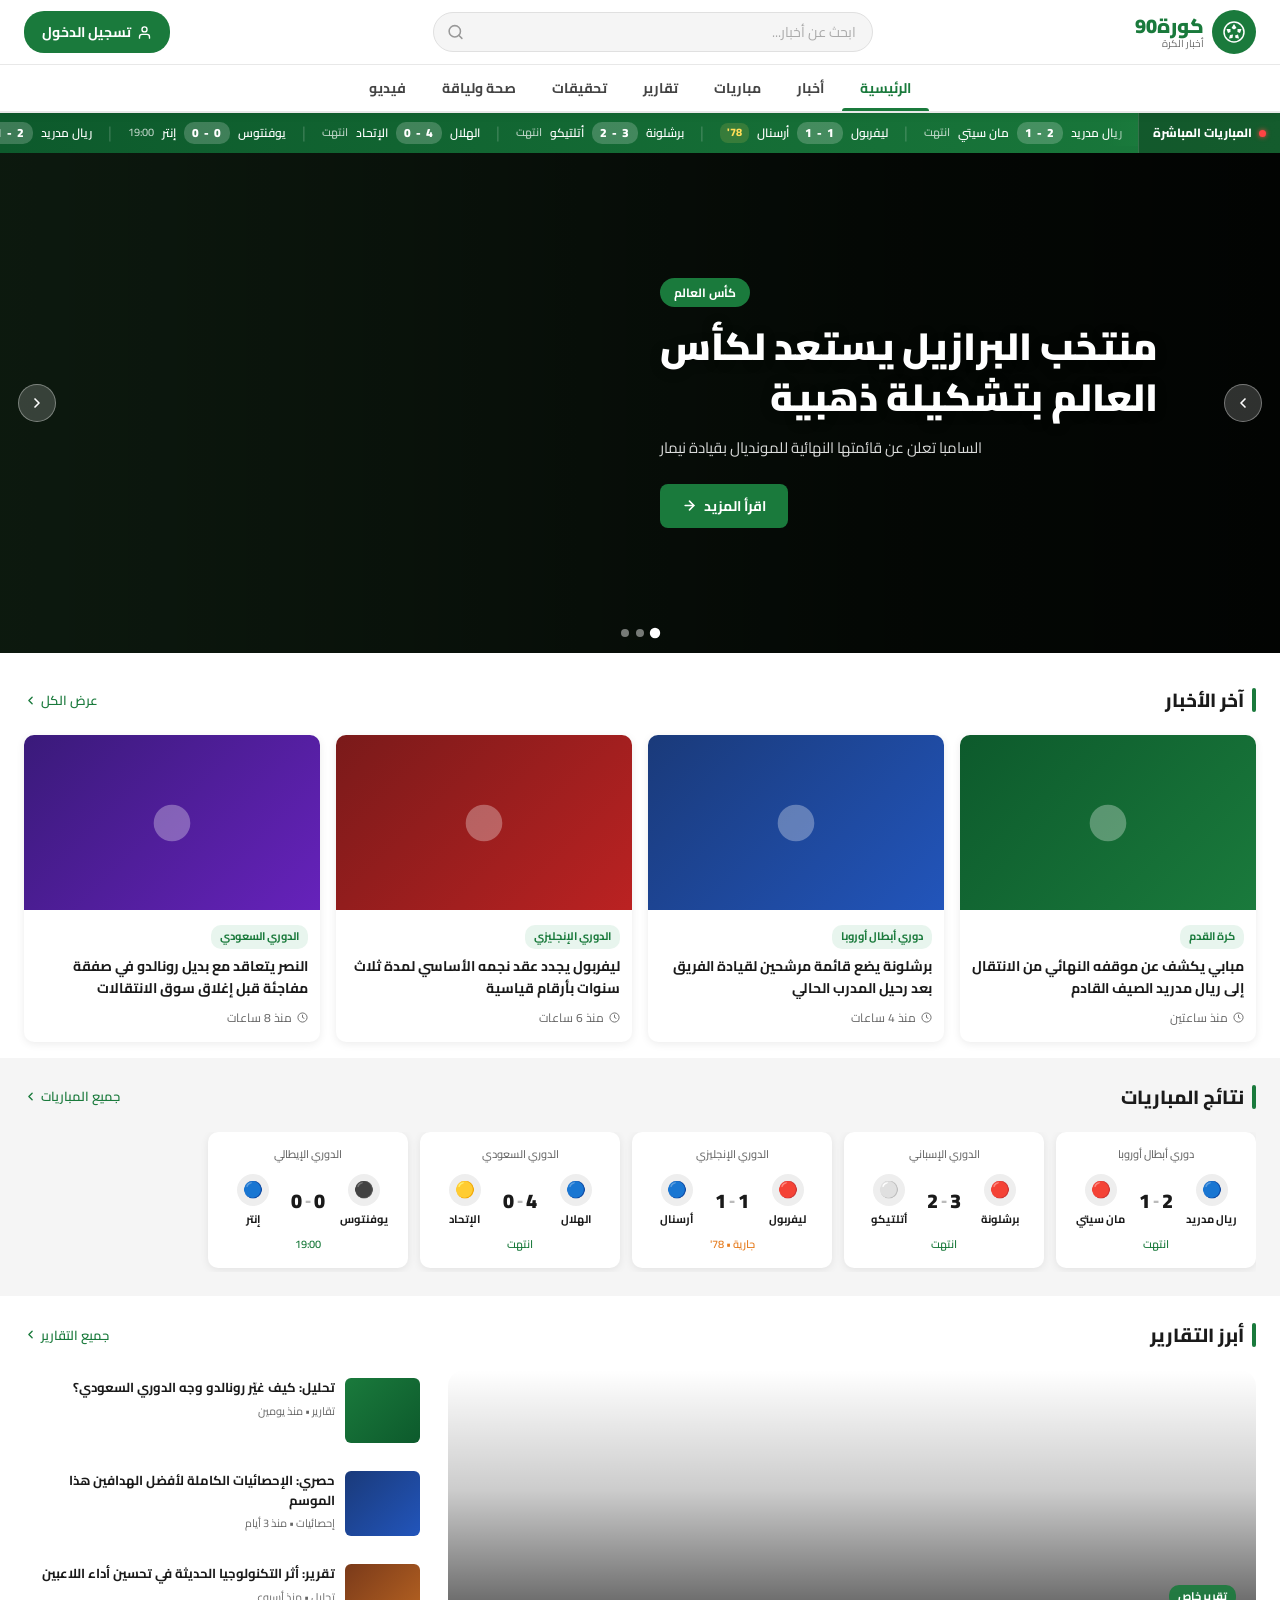
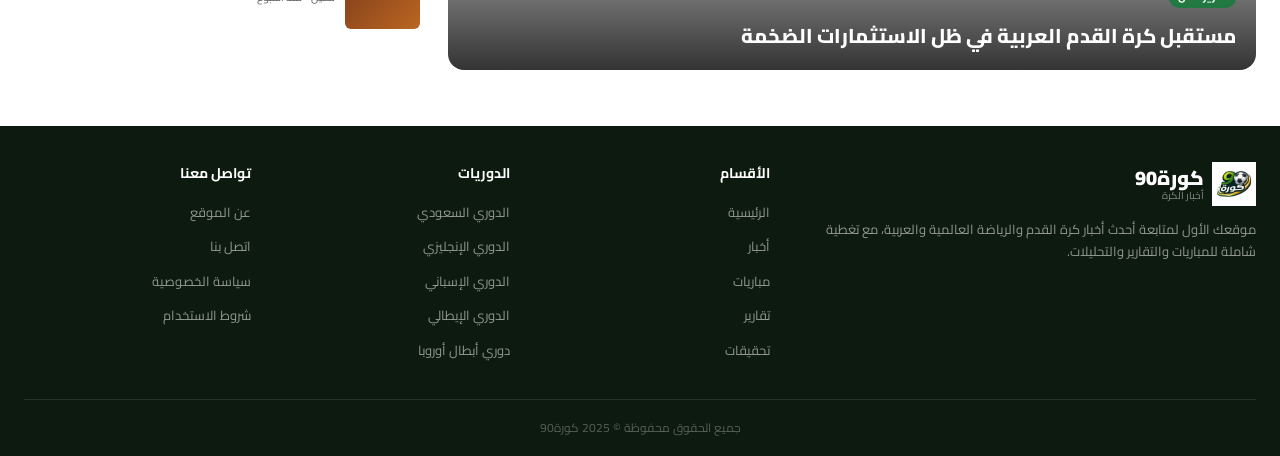
==== commit a1bdaa39: "Update index.html" ====
--- a/index.html
+++ b/index.html
@@ -849,7 +849,7 @@
       <div class="footer-brand">
         <div class="header-logo">
           <div class="logo-icon">
-            <svg viewBox="0 0 24 24" xmlns="http://www.w3.org/2000/svg">
+              <img src="images/logo.png" alt="كورة90" />
               <circle cx="12" cy="12" r="10" fill="none" stroke="white" stroke-width="1.5"/>
               <polygon points="12,4 14.5,8 12,9.5 9.5,8" fill="white"/>
               <polygon points="19.5,9 18,13 15.5,12 15.5,9" fill="white"/>
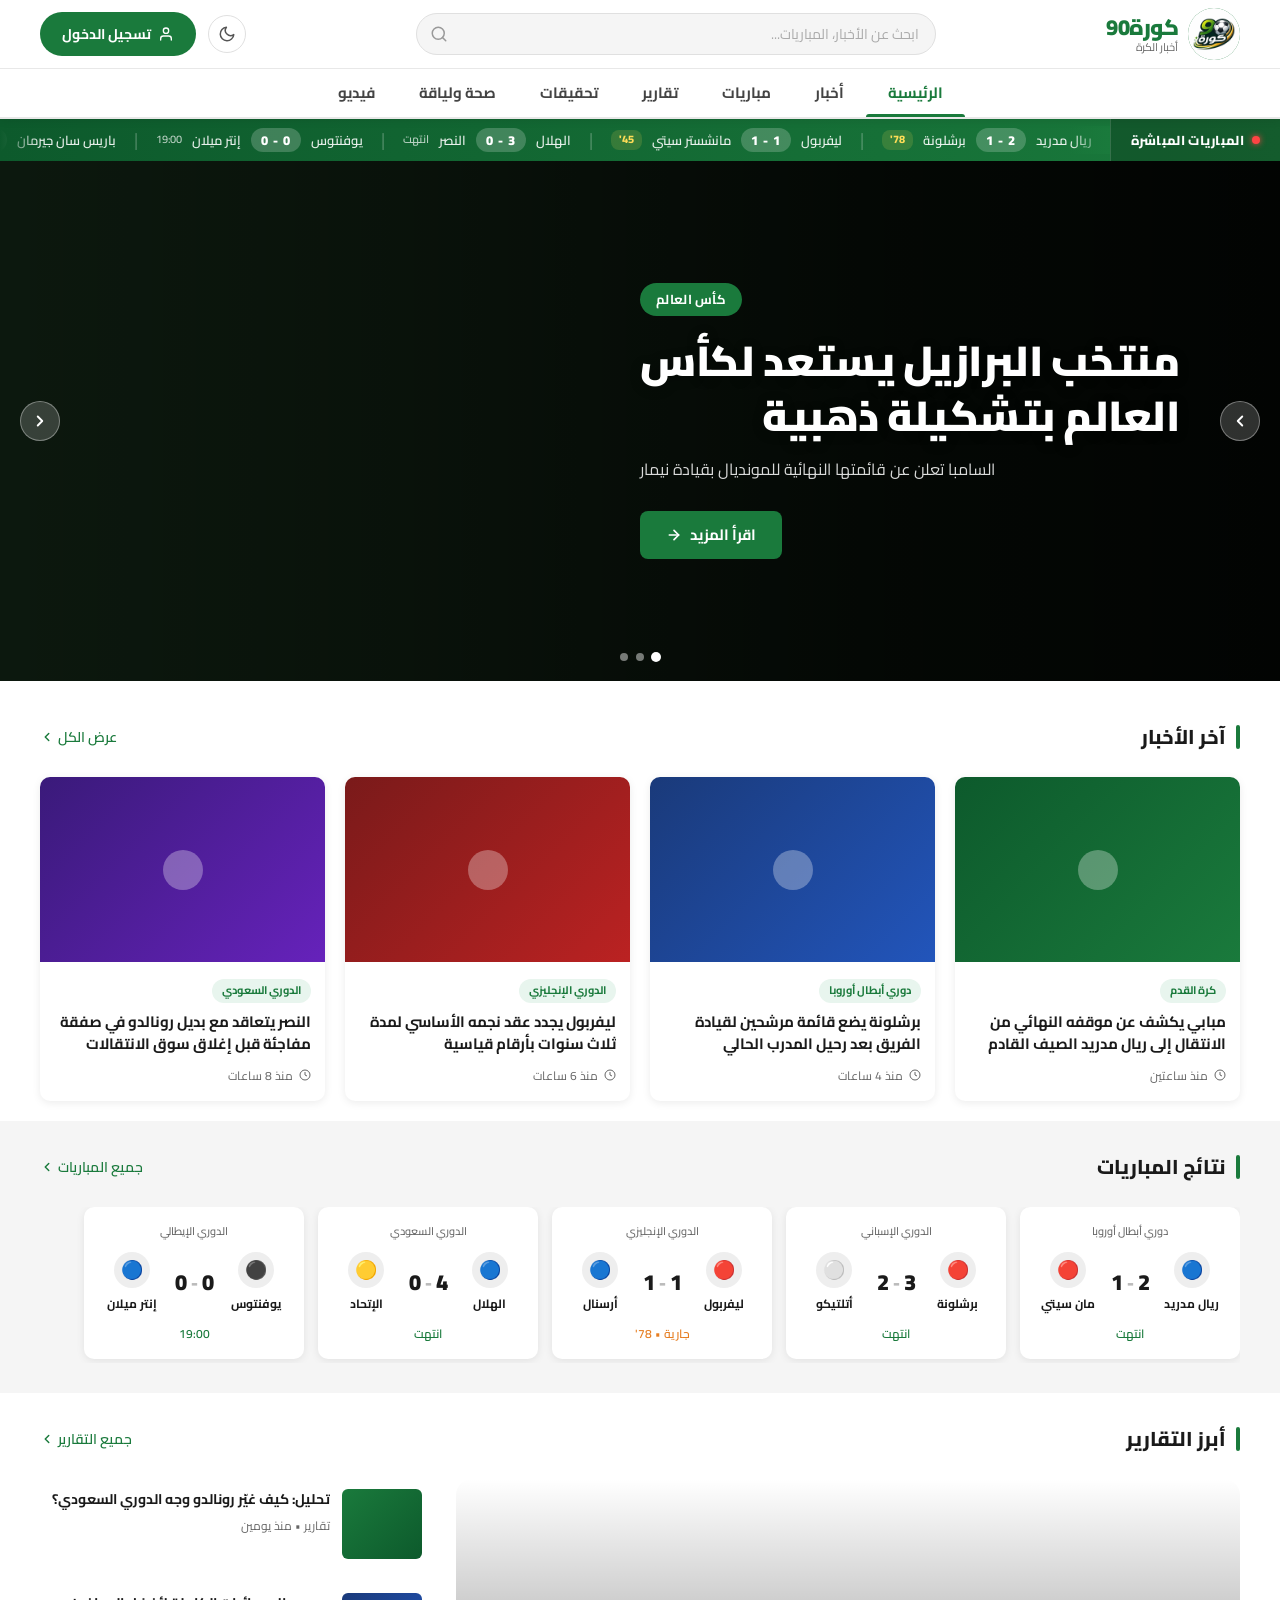
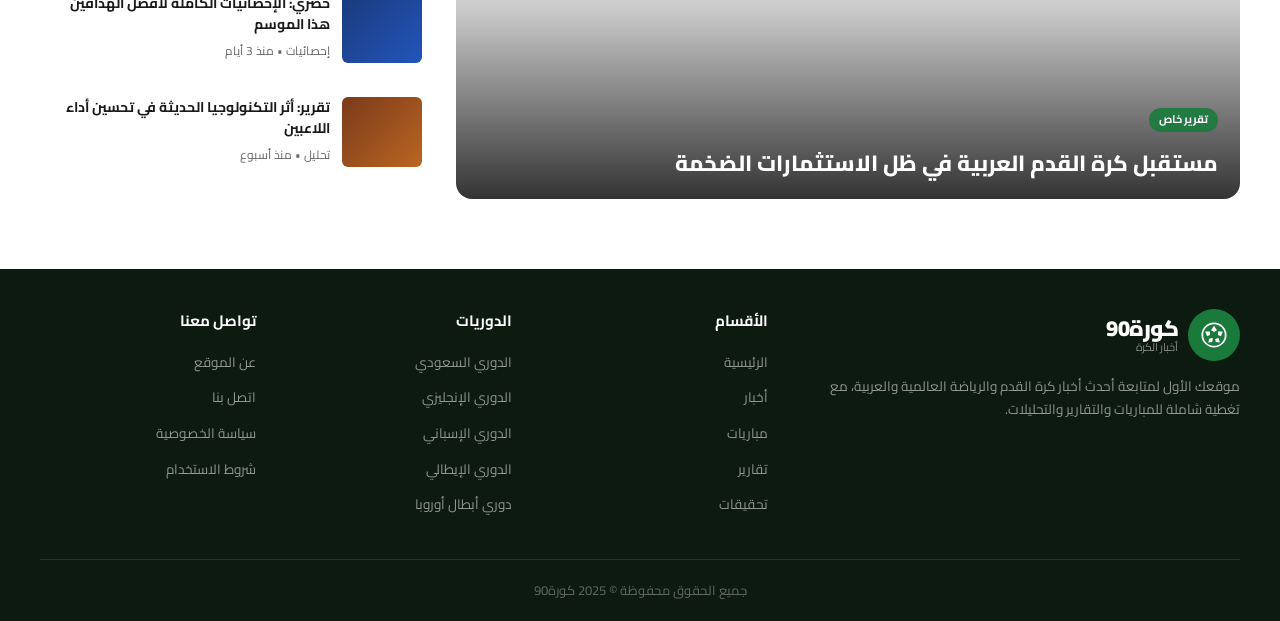
==== commit dac9020c: "Update index.html" ====
--- a/index.html
+++ b/index.html
@@ -7,615 +7,11 @@
   <link rel="preconnect" href="https://fonts.googleapis.com" />
   <link rel="preconnect" href="https://fonts.gstatic.com" crossorigin />
   <link href="https://fonts.googleapis.com/css2?family=Cairo:wght@400;500;600;700;800;900&display=swap" rel="stylesheet" />
-  <style>
-    :root {
-      --green-primary: #1a7a3c;
-      --green-dark: #155f30;
-      --green-light: #22a050;
-      --white: #ffffff;
-      --gray-light: #f5f5f5;
-      --gray-mid: #e0e0e0;
-      --gray-text: #666666;
-      --nav-border: #e8e8e8;
-      --font-ar: 'Cairo', Arial, sans-serif;
-      --shadow-sm: 0 2px 8px rgba(0,0,0,0.08);
-      --shadow-md: 0 4px 16px rgba(0,0,0,0.12);
-      --radius-sm: 6px;
-      --radius-md: 10px;
-      --radius-lg: 16px;
-    }
-
-    *, *::before, *::after { box-sizing: border-box; margin: 0; padding: 0; }
-    html { direction: rtl; font-size: 16px; }
-    body { font-family: var(--font-ar); background: var(--white); color: #1a1a1a; line-height: 1.6; overflow-x: hidden; }
-    a { text-decoration: none; color: inherit; }
-    ul { list-style: none; }
-    img { display: block; max-width: 100%; }
-
-    /* ===== HEADER ===== */
-    .site-header {
-      background: var(--white);
-      border-bottom: 2px solid var(--nav-border);
-      position: sticky;
-      top: 0;
-      z-index: 1000;
-      box-shadow: var(--shadow-sm);
-    }
-
-    .header-top {
-      display: flex;
-      align-items: center;
-      justify-content: space-between;
-      padding: 0 24px;
-      height: 64px;
-      gap: 12px;
-    }
-
-    /* Logo */
-    .header-logo {
-      display: flex;
-      align-items: center;
-      gap: 8px;
-      flex-shrink: 0;
-      text-decoration: none;
-    }
-    .logo-icon {
-      width: 44px; height: 44px;
-      border-radius: 50%;
-      background: var(--green-primary);
-      display: flex; align-items: center; justify-content: center;
-      flex-shrink: 0;
-    }
-    .logo-icon svg { width: 24px; height: 24px; }
-    .logo-text { display: flex; flex-direction: column; line-height: 1.2; }
-    .logo-text .site-name { font-size: 20px; font-weight: 900; color: var(--green-primary); }
-    .logo-text .site-tagline { font-size: 10px; color: var(--gray-text); }
-
-    /* Search */
-    .header-search {
-      flex: 1;
-      max-width: 440px;
-      position: relative;
-      margin: 0 12px;
-    }
-    .header-search input {
-      width: 100%;
-      height: 40px;
-      border: 1.5px solid var(--gray-mid);
-      border-radius: 20px;
-      padding: 0 16px 0 44px;
-      font-family: var(--font-ar);
-      font-size: 14px;
-      background: var(--gray-light);
-      outline: none;
-      direction: rtl;
-      transition: border-color 0.2s;
-    }
-    .header-search input:focus { border-color: var(--green-primary); background: white; }
-    .header-search input::placeholder { color: #aaa; }
-    .search-btn {
-      position: absolute; left: 14px; top: 50%;
-      transform: translateY(-50%);
-      background: none; border: none; cursor: pointer;
-      color: #999; display: flex; align-items: center;
-    }
-    .search-btn:hover { color: var(--green-primary); }
-
-    /* Actions */
-    .header-actions { display: flex; align-items: center; gap: 8px; flex-shrink: 0; }
-
-    .btn-login {
-      display: flex; align-items: center; gap: 6px;
-      background: var(--green-primary); color: white;
-      border: none; border-radius: 20px;
-      padding: 8px 18px;
-      font-family: var(--font-ar); font-size: 14px; font-weight: 700;
-      cursor: pointer; transition: background 0.2s; white-space: nowrap;
-    }
-    .btn-login:hover { background: var(--green-dark); }
-    .btn-login svg { width: 15px; height: 15px; }
-
-    /* Hamburger */
-    .menu-toggle {
-      display: none; flex-direction: column; gap: 5px;
-      background: none; border: none; cursor: pointer; padding: 4px;
-    }
-    .menu-toggle span { display: block; width: 22px; height: 2px; background: #444; border-radius: 2px; transition: all 0.3s; }
-
-    /* Nav */
-    .main-nav {
-      border-top: 1px solid var(--nav-border);
-      display: flex; align-items: center; justify-content: center;
-      overflow-x: auto; scrollbar-width: none;
-    }
-    .main-nav::-webkit-scrollbar { display: none; }
-    .main-nav ul { display: flex; align-items: center; }
-    .main-nav ul li a {
-      display: block; padding: 0 18px; line-height: 46px;
-      font-size: 14px; font-weight: 700; color: #444;
-      white-space: nowrap; position: relative; transition: color 0.2s;
-    }
-    .main-nav ul li a:hover { color: var(--green-primary); }
-    .main-nav ul li.active a { color: var(--green-primary); }
-    .main-nav ul li.active a::after {
-      content: ''; position: absolute; bottom: 0; right: 0; left: 0;
-      height: 3px; background: var(--green-primary); border-radius: 3px 3px 0 0;
-    }
-
-    /* ===== TICKER ===== */
-    .matches-ticker {
-      display: flex; align-items: center;
-      background: linear-gradient(90deg, #0d5a2c, #1a7a3c);
-      height: 40px; overflow: hidden;
-    }
-    .ticker-label {
-      display: flex; align-items: center; gap: 7px;
-      background: rgba(0,0,0,0.25); color: white;
-      font-size: 12px; font-weight: 800;
-      padding: 0 14px; height: 100%; white-space: nowrap;
-      flex-shrink: 0; border-left: 1px solid rgba(255,255,255,0.15);
-    }
-    .ticker-dot {
-      width: 7px; height: 7px; border-radius: 50%;
-      background: #ff4444; box-shadow: 0 0 5px #ff4444;
-      animation: pulse 1.2s ease-in-out infinite; flex-shrink: 0;
-    }
-    @keyframes pulse { 0%,100%{opacity:1;transform:scale(1)} 50%{opacity:.6;transform:scale(.85)} }
-    .ticker-track-wrap { flex: 1; overflow: hidden; position: relative; }
-    .ticker-track-wrap::before {
-      content: ''; position: absolute; top: 0; bottom: 0; right: 0;
-      width: 30px; z-index: 2;
-      background: linear-gradient(to left, #1a7a3c, transparent); pointer-events: none;
-    }
-    .ticker-track {
-      display: flex; align-items: center;
-      animation: ticker-scroll 30s linear infinite; width: max-content;
-    }
-    .ticker-track:hover { animation-play-state: paused; }
-    @keyframes ticker-scroll { 0%{transform:translateX(0)} 100%{transform:translateX(-50%)} }
-    .ticker-match {
-      display: flex; align-items: center; gap: 8px;
-      padding: 0 16px; color: white; font-size: 12px; font-weight: 600; white-space: nowrap;
-    }
-    .ticker-score {
-      background: rgba(255,255,255,0.2); color: white;
-      font-size: 12px; font-weight: 900;
-      padding: 1px 8px; border-radius: 10px; letter-spacing: 1px;
-    }
-    .ticker-min { font-size: 11px; color: rgba(255,255,255,.7); font-weight: 600; }
-    .ticker-min.live {
-      color: #ffdd57; background: rgba(255,221,87,.15);
-      padding: 1px 7px; border-radius: 8px; font-weight: 800;
-    }
-    .ticker-sep { color: rgba(255,255,255,.2); font-size: 16px; flex-shrink: 0; }
-
-    /* ===== HERO ===== */
-    .hero-section { position: relative; width: 100%; height: 500px; overflow: hidden; background: #0d1a0f; }
-    .hero-slider { position: relative; width: 100%; height: 100%; }
-    .hero-slide { position: absolute; inset: 0; opacity: 0; transition: opacity 0.7s ease; }
-    .hero-slide.active { opacity: 1; }
-    .hero-slide-bg { position: absolute; inset: 0; background-size: cover; background-position: center; }
-    .hero-slide-overlay {
-      position: absolute; inset: 0;
-      background: linear-gradient(to right, rgba(0,0,0,.05) 0%, rgba(0,0,0,.3) 30%, rgba(0,0,0,.72) 70%, rgba(0,0,0,.85) 100%);
-    }
-    .slide-1 .hero-slide-bg { background-image: url('https://images.unsplash.com/photo-1522778526097-ce0a22ceb253?w=1400&q=80'); }
-    .slide-2 .hero-slide-bg { background-image: url('https://images.unsplash.com/photo-1508098682722-e99c643e7f0b?w=1400&q=80'); }
-    .slide-3 .hero-slide-bg { background-image: url('https://images.unsplash.com/photo-1574629810360-7efbbe195018?w=1400&q=80'); }
-
-    .hero-content {
-      position: absolute; inset: 0;
-      display: flex; flex-direction: column;
-      justify-content: center; align-items: flex-end;
-      padding: 40px 60px; text-align: right;
-      max-width: 680px; margin-right: 0; margin-left: auto;
-    }
-    .hero-badge {
-      display: inline-block; background: var(--green-primary); color: white;
-      font-size: 12px; font-weight: 700; padding: 5px 14px;
-      border-radius: 20px; margin-bottom: 14px;
-    }
-    .hero-title {
-      font-size: 38px; font-weight: 900; color: white;
-      line-height: 1.35; margin-bottom: 12px;
-      text-shadow: 0 2px 12px rgba(0,0,0,.3);
-    }
-    .hero-subtitle {
-      font-size: 15px; color: rgba(255,255,255,.85);
-      margin-bottom: 24px; max-width: 440px;
-    }
-    .btn-read-more {
-      display: inline-flex; align-items: center; gap: 7px;
-      background: var(--green-primary); color: white;
-      padding: 11px 22px; border-radius: 8px;
-      font-family: var(--font-ar); font-size: 14px; font-weight: 700;
-      border: none; cursor: pointer; transition: background .2s;
-    }
-    .btn-read-more:hover { background: var(--green-dark); }
-    .btn-read-more svg { width: 15px; height: 15px; }
-
-    .slider-arrow {
-      position: absolute; top: 50%; transform: translateY(-50%);
-      width: 38px; height: 38px;
-      background: rgba(255,255,255,.18); border: 1.5px solid rgba(255,255,255,.35);
-      border-radius: 50%; display: flex; align-items: center; justify-content: center;
-      cursor: pointer; z-index: 10; color: white; transition: background .2s;
-    }
-    .slider-arrow:hover { background: rgba(255,255,255,.32); }
-    .slider-arrow svg { width: 16px; height: 16px; }
-    .slider-arrow.prev { right: 18px; }
-    .slider-arrow.next { left: 18px; }
-
-    .slider-dots {
-      position: absolute; bottom: 16px; left: 50%;
-      transform: translateX(-50%); display: flex; gap: 7px; z-index: 10;
-    }
-    .slider-dot {
-      width: 8px; height: 8px; border-radius: 50%;
-      background: rgba(255,255,255,.45); cursor: pointer;
-      border: none; transition: background .2s, transform .2s;
-    }
-    .slider-dot.active { background: white; transform: scale(1.3); }
-
-    /* ===== SECTIONS ===== */
-    .section-latest { padding: 32px 24px 16px; background: white; }
-    .section-matches { padding: 24px; background: var(--gray-light); }
-    .section-reports { padding: 24px; background: white; }
-
-    .section-header { display: flex; align-items: center; justify-content: space-between; margin-bottom: 20px; }
-    .section-title {
-      font-size: 19px; font-weight: 800; color: #1a1a1a;
-      position: relative; padding-right: 12px;
-    }
-    .section-title::before {
-      content: ''; position: absolute; right: 0; top: 3px; bottom: 3px;
-      width: 4px; background: var(--green-primary); border-radius: 2px;
-    }
-    .link-more {
-      font-size: 13px; color: var(--green-primary); font-weight: 600;
-      display: flex; align-items: center; gap: 4px;
-    }
-
-    /* News grid */
-    .news-grid { display: grid; grid-template-columns: repeat(4, 1fr); gap: 16px; }
-    .news-card {
-      border-radius: var(--radius-md); overflow: hidden;
-      background: white; box-shadow: var(--shadow-sm);
-      cursor: pointer; transition: box-shadow .25s, transform .25s;
-    }
-    .news-card:hover { box-shadow: var(--shadow-md); transform: translateY(-3px); }
-    .news-card-img-placeholder {
-      width: 100%; height: 175px;
-      display: flex; align-items: center; justify-content: center;
-    }
-    .news-card-body { padding: 12px 12px 14px; }
-    .news-card-cat {
-      display: inline-block; font-size: 11px; font-weight: 700;
-      color: var(--green-primary); background: #e8f5ee;
-      padding: 3px 9px; border-radius: 10px; margin-bottom: 7px;
-    }
-    .news-card-title {
-      font-size: 14px; font-weight: 700; color: #1a1a1a;
-      line-height: 1.55; margin-bottom: 9px;
-      display: -webkit-box; -webkit-line-clamp: 2; -webkit-box-orient: vertical; overflow: hidden;
-    }
-    .news-card-meta { font-size: 12px; color: var(--gray-text); display: flex; align-items: center; gap: 5px; }
-
-    /* Matches */
-    .matches-scroll {
-      display: flex; gap: 12px;
-      overflow-x: auto; padding-bottom: 4px;
-      scrollbar-width: thin; -webkit-overflow-scrolling: touch;
-    }
-    .match-card {
-      min-width: 200px; background: white;
-      border-radius: var(--radius-md); padding: 14px 12px;
-      text-align: center; box-shadow: var(--shadow-sm); flex-shrink: 0;
-    }
-    .match-league { font-size: 11px; color: var(--gray-text); margin-bottom: 10px; font-weight: 500; }
-    .match-teams { display: flex; align-items: center; justify-content: space-between; gap: 6px; margin-bottom: 8px; }
-    .match-team { flex: 1; display: flex; flex-direction: column; align-items: center; gap: 5px; }
-    .team-logo { width: 32px; height: 32px; border-radius: 50%; background: #eee; display: flex; align-items: center; justify-content: center; font-size: 16px; }
-    .team-name { font-size: 11px; font-weight: 700; color: #1a1a1a; }
-    .match-score { display: flex; align-items: center; gap: 3px; font-size: 20px; font-weight: 900; }
-    .score-divider { font-size: 16px; color: #bbb; }
-    .match-time { font-size: 11px; color: var(--green-primary); font-weight: 600; }
-
-    /* Reports */
-    .reports-grid { display: grid; grid-template-columns: 2fr 1fr; gap: 20px; }
-    .report-featured {
-      border-radius: var(--radius-lg); overflow: hidden;
-      position: relative; height: 300px; cursor: pointer;
-    }
-    .report-featured-bg { position: absolute; inset: 0; background-size: cover; background-position: center; transition: transform .4s; }
-    .report-featured:hover .report-featured-bg { transform: scale(1.04); }
-    .report-featured-overlay {
-      position: absolute; inset: 0;
-      background: linear-gradient(to top, rgba(0,0,0,.8), rgba(0,0,0,.2) 60%, transparent);
-    }
-    .report-featured-content { position: absolute; bottom: 0; right: 0; left: 0; padding: 20px; }
-    .report-featured-content .news-card-cat { background: rgba(26,122,60,.9); color: white; }
-    .report-featured-title { font-size: 20px; font-weight: 800; color: white; line-height: 1.4; margin-top: 7px; }
-
-    .reports-side { display: flex; flex-direction: column; gap: 12px; }
-    .report-side-card {
-      display: flex; gap: 10px; padding: 8px;
-      border-radius: var(--radius-sm); cursor: pointer; transition: background .2s;
-    }
-    .report-side-card:hover { background: var(--gray-light); }
-    .report-side-img-placeholder {
-      width: 75px; height: 65px;
-      border-radius: var(--radius-sm); flex-shrink: 0;
-    }
-    .report-side-body { flex: 1; }
-    .report-side-title {
-      font-size: 13px; font-weight: 700; color: #1a1a1a; line-height: 1.5;
-      display: -webkit-box; -webkit-line-clamp: 2; -webkit-box-orient: vertical; overflow: hidden;
-    }
-    .report-side-meta { font-size: 11px; color: var(--gray-text); margin-top: 5px; }
-
-    /* Footer */
-    .site-footer { background: #0d1a0f; color: rgba(255,255,255,.8); padding: 36px 24px 18px; margin-top: 32px; }
-    .footer-grid { display: grid; grid-template-columns: 2fr 1fr 1fr 1fr; gap: 32px; padding-bottom: 28px; border-bottom: 1px solid rgba(255,255,255,.1); }
-    .footer-brand .site-name { color: white !important; }
-    .footer-brand .site-tagline { color: rgba(255,255,255,.5) !important; }
-    .footer-desc { font-size: 13px; color: rgba(255,255,255,.55); margin-top: 12px; line-height: 1.7; }
-    .footer-col-title { font-size: 14px; font-weight: 700; color: white; margin-bottom: 14px; }
-    .footer-links li { margin-bottom: 9px; }
-    .footer-links li a { font-size: 13px; color: rgba(255,255,255,.55); transition: color .2s; }
-    .footer-links li a:hover { color: var(--green-light); }
-    .footer-bottom { padding-top: 18px; text-align: center; font-size: 12px; color: rgba(255,255,255,.3); }
-
-    /* ===== TABLET ===== */
-    @media (max-width: 1024px) {
-      .news-grid { grid-template-columns: repeat(2, 1fr); }
-      .footer-grid { grid-template-columns: 1fr 1fr; gap: 24px; }
-    }
-
-    /* ===== MOBILE ===== */
-    @media (max-width: 768px) {
-
-      /* Header */
-      .header-top { padding: 0 14px; height: 56px; gap: 8px; }
-      .logo-text .site-tagline { display: none; }
-      .logo-text .site-name { font-size: 17px; }
-      .logo-icon { width: 38px; height: 38px; }
-      .logo-icon svg { width: 20px; height: 20px; }
-
-      .header-search { margin: 0 6px; }
-      .header-search input { height: 36px; font-size: 13px; padding: 0 12px 0 38px; }
-      .search-btn { left: 10px; }
-      .search-btn svg { width: 16px; height: 16px; }
-
-      .btn-login { padding: 7px 12px; font-size: 13px; border-radius: 18px; }
-      .btn-login .btn-login-text { display: none; }
-      .btn-login svg { width: 16px; height: 16px; }
-
-      /* Show hamburger, hide nav by default */
-      .menu-toggle { display: flex; }
-
-      .main-nav {
-        display: none;
-        position: absolute; top: 100%; right: 0; left: 0;
-        background: white; border-top: 1px solid var(--nav-border);
-        box-shadow: var(--shadow-md); z-index: 999;
-        justify-content: flex-start;
-        overflow-x: visible;
-      }
-      .main-nav.open { display: flex; }
-      .main-nav ul { flex-direction: column; width: 100%; }
-      .main-nav ul li a {
-        line-height: 1; padding: 15px 18px;
-        border-bottom: 1px solid var(--nav-border); font-size: 15px;
-      }
-      .main-nav ul li:last-child a { border-bottom: none; }
-      .main-nav ul li.active a::after { display: none; }
-
-      /* Ticker */
-      .ticker-label { padding: 0 10px; font-size: 11px; }
-      .ticker-match { gap: 6px; padding: 0 10px; font-size: 11px; }
-      .ticker-score { font-size: 11px; padding: 1px 6px; }
-
-      /* Hero */
-      .hero-section { height: 320px; }
-      .hero-slide-overlay {
-        background: linear-gradient(to top, rgba(0,0,0,.88) 0%, rgba(0,0,0,.5) 50%, rgba(0,0,0,.15) 100%);
-      }
-      .hero-content {
-        padding: 16px 16px 50px;
-        max-width: 100%; margin: 0;
-        justify-content: flex-end; align-items: flex-start;
-      }
-      .hero-badge { font-size: 11px; padding: 4px 11px; margin-bottom: 8px; }
-      .hero-title { font-size: 19px; margin-bottom: 6px; }
-      .hero-subtitle { display: none; }
-      .btn-read-more { font-size: 13px; padding: 8px 16px; }
-      .slider-arrow { width: 32px; height: 32px; }
-      .slider-arrow svg { width: 14px; height: 14px; }
-      .slider-arrow.prev { right: 10px; }
-      .slider-arrow.next { left: 10px; }
-
-      /* Sections */
-      .section-latest { padding: 20px 14px 10px; }
-      .section-matches { padding: 16px 14px; }
-      .section-reports { padding: 20px 14px; }
-
-      /* News — single column */
-      .news-grid { grid-template-columns: 1fr; gap: 14px; }
-      .news-card-img-placeholder { height: 190px; }
-
-      /* Reports */
-      .reports-grid { grid-template-columns: 1fr; }
-      .report-featured { height: 230px; }
-      .report-featured-title { font-size: 17px; }
-
-      /* Footer */
-      .site-footer { padding: 28px 14px 14px; margin-top: 24px; }
-      .footer-grid { grid-template-columns: 1fr; gap: 20px; }
-    }
-
-    /* ===== SMALL MOBILE ===== */
-    @media (max-width: 400px) {
-      .hero-section { height: 280px; }
-      .hero-title { font-size: 17px; }
-      .news-card-img-placeholder { height: 165px; }
-    }
-
-    /* ===== TOUCH: remove hover effects ===== */
-    @media (hover: none) and (pointer: coarse) {
-      .news-card:hover, .report-featured:hover .report-featured-bg { transform: none; }
-      .news-card:hover { box-shadow: var(--shadow-sm); }
-    }
-  </style>
+  <link rel="stylesheet" href="css/style.css" />
 </head>
 <body>
 
-  <!-- ===== HEADER ===== -->
-  <header class="site-header">
-    <div class="header-top">
-
-      <!-- Logo -->
-      <a href="index.html" class="header-logo">
-        <div class="logo-icon">
-          <svg viewBox="0 0 24 24" xmlns="http://www.w3.org/2000/svg">
-            <circle cx="12" cy="12" r="10" fill="none" stroke="white" stroke-width="1.5"/>
-            <polygon points="12,4 14.5,8 12,9.5 9.5,8" fill="white"/>
-            <polygon points="19.5,9 18,13 15.5,12 15.5,9" fill="white"/>
-            <polygon points="17,18.5 13.5,18 13,15.5 16,14.5" fill="white"/>
-            <polygon points="7,18.5 8,15 11,14.5 10.5,18" fill="white"/>
-            <polygon points="4.5,9 8.5,9 8.5,12 6,13" fill="white"/>
-          </svg>
-        </div>
-        <div class="logo-text">
-          <span class="site-name">كورة90</span>
-          <span class="site-tagline">أخبار الكرة</span>
-        </div>
-      </a>
-
-      <!-- Search -->
-      <div class="header-search">
-        <input type="text" placeholder="ابحث عن أخبار...">
-        <button class="search-btn" aria-label="بحث">
-          <svg width="17" height="17" viewBox="0 0 24 24" fill="none" stroke="currentColor" stroke-width="2.2" stroke-linecap="round" stroke-linejoin="round">
-            <circle cx="11" cy="11" r="8"/><line x1="21" y1="21" x2="16.65" y2="16.65"/>
-          </svg>
-        </button>
-      </div>
-
-      <!-- Actions -->
-      <div class="header-actions">
-        <button class="btn-login">
-          <svg viewBox="0 0 24 24" fill="none" stroke="currentColor" stroke-width="2.2" stroke-linecap="round" stroke-linejoin="round">
-            <path d="M20 21v-2a4 4 0 0 0-4-4H8a4 4 0 0 0-4 4v2"/><circle cx="12" cy="7" r="4"/>
-          </svg>
-          <span class="btn-login-text">تسجيل الدخول</span>
-        </button>
-        <button class="menu-toggle" id="menuToggle" aria-label="القائمة">
-          <span></span><span></span><span></span>
-        </button>
-      </div>
-
-    </div>
-
-    <!-- Nav -->
-    <nav class="main-nav" id="mainNav">
-      <ul>
-        <li class="active"><a href="index.html">الرئيسية</a></li>
-        <li><a href="news.html">أخبار</a></li>
-        <li><a href="matches.html">مباريات</a></li>
-        <li><a href="reports.html">تقارير</a></li>
-        <li><a href="investigations.html">تحقيقات</a></li>
-        <li><a href="health.html">صحة ولياقة</a></li>
-        <li><a href="videos.html">فيديو</a></li>
-      </ul>
-    </nav>
-  </header>
-
-  <!-- ===== TICKER ===== -->
-  <div class="matches-ticker">
-    <div class="ticker-label">
-      <span class="ticker-dot"></span>
-      المباريات المباشرة
-    </div>
-    <div class="ticker-track-wrap">
-      <div class="ticker-track">
-        <!-- set 1 -->
-        <div class="ticker-match">
-          <span>ريال مدريد</span>
-          <span class="ticker-score">2 - 1</span>
-          <span>مان سيتي</span>
-          <span class="ticker-min">انتهت</span>
-        </div>
-        <span class="ticker-sep">|</span>
-        <div class="ticker-match">
-          <span>ليفربول</span>
-          <span class="ticker-score">1 - 1</span>
-          <span>أرسنال</span>
-          <span class="ticker-min live">78'</span>
-        </div>
-        <span class="ticker-sep">|</span>
-        <div class="ticker-match">
-          <span>برشلونة</span>
-          <span class="ticker-score">3 - 2</span>
-          <span>أتلتيكو</span>
-          <span class="ticker-min">انتهت</span>
-        </div>
-        <span class="ticker-sep">|</span>
-        <div class="ticker-match">
-          <span>الهلال</span>
-          <span class="ticker-score">4 - 0</span>
-          <span>الإتحاد</span>
-          <span class="ticker-min">انتهت</span>
-        </div>
-        <span class="ticker-sep">|</span>
-        <div class="ticker-match">
-          <span>يوفنتوس</span>
-          <span class="ticker-score">0 - 0</span>
-          <span>إنتر</span>
-          <span class="ticker-min">19:00</span>
-        </div>
-        <span class="ticker-sep">|</span>
-        <!-- set 2 (duplicate for seamless loop) -->
-        <div class="ticker-match">
-          <span>ريال مدريد</span>
-          <span class="ticker-score">2 - 1</span>
-          <span>مان سيتي</span>
-          <span class="ticker-min">انتهت</span>
-        </div>
-        <span class="ticker-sep">|</span>
-        <div class="ticker-match">
-          <span>ليفربول</span>
-          <span class="ticker-score">1 - 1</span>
-          <span>أرسنال</span>
-          <span class="ticker-min live">78'</span>
-        </div>
-        <span class="ticker-sep">|</span>
-        <div class="ticker-match">
-          <span>برشلونة</span>
-          <span class="ticker-score">3 - 2</span>
-          <span>أتلتيكو</span>
-          <span class="ticker-min">انتهت</span>
-        </div>
-        <span class="ticker-sep">|</span>
-        <div class="ticker-match">
-          <span>الهلال</span>
-          <span class="ticker-score">4 - 0</span>
-          <span>الإتحاد</span>
-          <span class="ticker-min">انتهت</span>
-        </div>
-        <span class="ticker-sep">|</span>
-        <div class="ticker-match">
-          <span>يوفنتوس</span>
-          <span class="ticker-score">0 - 0</span>
-          <span>إنتر</span>
-          <span class="ticker-min">19:00</span>
-        </div>
-        <span class="ticker-sep">|</span>
-      </div>
-    </div>
-  </div>
-
-  <!-- ===== HERO ===== -->
+  <!-- HERO SLIDER -->
   <section class="hero-section">
     <div class="hero-slider">
 
@@ -628,7 +24,10 @@
           <p class="hero-subtitle">السامبا تعلن عن قائمتها النهائية للمونديال بقيادة نيمار</p>
           <a href="#" class="btn-read-more">
             اقرأ المزيد
-            <svg viewBox="0 0 24 24" fill="none" stroke="currentColor" stroke-width="2.5" stroke-linecap="round" stroke-linejoin="round"><line x1="5" y1="12" x2="19" y2="12"/><polyline points="12 5 19 12 12 19"/></svg>
+            <svg viewBox="0 0 24 24" fill="none" stroke="currentColor" stroke-width="2.5" stroke-linecap="round" stroke-linejoin="round">
+              <line x1="5" y1="12" x2="19" y2="12"/>
+              <polyline points="12 5 19 12 12 19"/>
+            </svg>
           </a>
         </div>
       </div>
@@ -639,10 +38,13 @@
         <div class="hero-content">
           <span class="hero-badge">دوري أبطال أوروبا</span>
           <h1 class="hero-title">ريال مدريد يتأهل إلى نهائي<br/>دوري الأبطال بفوز مثير</h1>
-          <p class="hero-subtitle">الملكي يتخطى منافسه بثلاثية رائعة</p>
+          <p class="hero-subtitle">الملكي يتخطى منافسه بثلاثية رائعة في مباراة مثيرة للإثارة</p>
           <a href="#" class="btn-read-more">
             اقرأ المزيد
-            <svg viewBox="0 0 24 24" fill="none" stroke="currentColor" stroke-width="2.5" stroke-linecap="round" stroke-linejoin="round"><line x1="5" y1="12" x2="19" y2="12"/><polyline points="12 5 19 12 12 19"/></svg>
+            <svg viewBox="0 0 24 24" fill="none" stroke="currentColor" stroke-width="2.5" stroke-linecap="round" stroke-linejoin="round">
+              <line x1="5" y1="12" x2="19" y2="12"/>
+              <polyline points="12 5 19 12 12 19"/>
+            </svg>
           </a>
         </div>
       </div>
@@ -653,87 +55,97 @@
         <div class="hero-content">
           <span class="hero-badge">الدوري السعودي</span>
           <h1 class="hero-title">الهلال يحسم لقب الدوري<br/>السعودي للمحترفين</h1>
-          <p class="hero-subtitle">الزعيم يتوج بالبطولة للمرة الثانية على التوالي</p>
+          <p class="hero-subtitle">الزعيم يتوج بالبطولة للمرة الثانية على التوالي بعد فوز تاريخي</p>
           <a href="#" class="btn-read-more">
             اقرأ المزيد
-            <svg viewBox="0 0 24 24" fill="none" stroke="currentColor" stroke-width="2.5" stroke-linecap="round" stroke-linejoin="round"><line x1="5" y1="12" x2="19" y2="12"/><polyline points="12 5 19 12 12 19"/></svg>
+            <svg viewBox="0 0 24 24" fill="none" stroke="currentColor" stroke-width="2.5" stroke-linecap="round" stroke-linejoin="round">
+              <line x1="5" y1="12" x2="19" y2="12"/>
+              <polyline points="12 5 19 12 12 19"/>
+            </svg>
           </a>
         </div>
       </div>
 
       <button class="slider-arrow prev" aria-label="السابق">
-        <svg viewBox="0 0 24 24" fill="none" stroke="currentColor" stroke-width="2.5" stroke-linecap="round" stroke-linejoin="round"><polyline points="15 18 9 12 15 6"/></svg>
+        <svg viewBox="0 0 24 24" fill="none" stroke="currentColor" stroke-width="2.5" stroke-linecap="round" stroke-linejoin="round">
+          <polyline points="15 18 9 12 15 6"/>
+        </svg>
       </button>
       <button class="slider-arrow next" aria-label="التالي">
-        <svg viewBox="0 0 24 24" fill="none" stroke="currentColor" stroke-width="2.5" stroke-linecap="round" stroke-linejoin="round"><polyline points="9 18 15 12 9 6"/></svg>
+        <svg viewBox="0 0 24 24" fill="none" stroke="currentColor" stroke-width="2.5" stroke-linecap="round" stroke-linejoin="round">
+          <polyline points="9 18 15 12 9 6"/>
+        </svg>
       </button>
 
       <div class="slider-dots">
-        <button class="slider-dot active"></button>
-        <button class="slider-dot"></button>
-        <button class="slider-dot"></button>
-      </div>
+        <button class="slider-dot active" aria-label="الشريحة 1"></button>
+        <button class="slider-dot" aria-label="الشريحة 2"></button>
+        <button class="slider-dot" aria-label="الشريحة 3"></button>
+      </div>
+
     </div>
   </section>
 
-  <!-- ===== LATEST NEWS ===== -->
+  <!-- LATEST NEWS -->
   <section class="section-latest">
     <div class="section-header">
       <h2 class="section-title">آخر الأخبار</h2>
       <a href="news.html" class="link-more">
         عرض الكل
-        <svg width="13" height="13" viewBox="0 0 24 24" fill="none" stroke="currentColor" stroke-width="2.5" stroke-linecap="round" stroke-linejoin="round"><polyline points="15 18 9 12 15 6"/></svg>
+        <svg width="14" height="14" viewBox="0 0 24 24" fill="none" stroke="currentColor" stroke-width="2.5" stroke-linecap="round" stroke-linejoin="round">
+          <polyline points="15 18 9 12 15 6"/>
+        </svg>
       </a>
     </div>
     <div class="news-grid">
       <article class="news-card">
-        <div class="news-card-img-placeholder" style="background:linear-gradient(135deg,#0d5a2c,#1a7a3c)">
-          <svg width="44" height="44" viewBox="0 0 24 24" fill="rgba(255,255,255,0.3)"><circle cx="12" cy="12" r="10"/></svg>
+        <div class="news-card-img-placeholder" style="background: linear-gradient(135deg, #0d5a2c, #1a7a3c)">
+          <svg width="48" height="48" viewBox="0 0 24 24" fill="rgba(255,255,255,0.3)"><circle cx="12" cy="12" r="10"/></svg>
         </div>
         <div class="news-card-body">
           <span class="news-card-cat">كرة القدم</span>
           <h3 class="news-card-title">مبابي يكشف عن موقفه النهائي من الانتقال إلى ريال مدريد الصيف القادم</h3>
           <div class="news-card-meta">
-            <svg width="11" height="11" viewBox="0 0 24 24" fill="none" stroke="currentColor" stroke-width="2"><circle cx="12" cy="12" r="10"/><polyline points="12 6 12 12 16 14"/></svg>
+            <svg width="12" height="12" viewBox="0 0 24 24" fill="none" stroke="currentColor" stroke-width="2"><circle cx="12" cy="12" r="10"/><polyline points="12 6 12 12 16 14"/></svg>
             منذ ساعتين
           </div>
         </div>
       </article>
       <article class="news-card">
-        <div class="news-card-img-placeholder" style="background:linear-gradient(135deg,#1a3a7a,#2255bb)">
-          <svg width="44" height="44" viewBox="0 0 24 24" fill="rgba(255,255,255,0.3)"><circle cx="12" cy="12" r="10"/></svg>
+        <div class="news-card-img-placeholder" style="background: linear-gradient(135deg, #1a3a7a, #2255bb)">
+          <svg width="48" height="48" viewBox="0 0 24 24" fill="rgba(255,255,255,0.3)"><circle cx="12" cy="12" r="10"/></svg>
         </div>
         <div class="news-card-body">
           <span class="news-card-cat">دوري أبطال أوروبا</span>
           <h3 class="news-card-title">برشلونة يضع قائمة مرشحين لقيادة الفريق بعد رحيل المدرب الحالي</h3>
           <div class="news-card-meta">
-            <svg width="11" height="11" viewBox="0 0 24 24" fill="none" stroke="currentColor" stroke-width="2"><circle cx="12" cy="12" r="10"/><polyline points="12 6 12 12 16 14"/></svg>
+            <svg width="12" height="12" viewBox="0 0 24 24" fill="none" stroke="currentColor" stroke-width="2"><circle cx="12" cy="12" r="10"/><polyline points="12 6 12 12 16 14"/></svg>
             منذ 4 ساعات
           </div>
         </div>
       </article>
       <article class="news-card">
-        <div class="news-card-img-placeholder" style="background:linear-gradient(135deg,#7a1a1a,#bb2222)">
-          <svg width="44" height="44" viewBox="0 0 24 24" fill="rgba(255,255,255,0.3)"><circle cx="12" cy="12" r="10"/></svg>
+        <div class="news-card-img-placeholder" style="background: linear-gradient(135deg, #7a1a1a, #bb2222)">
+          <svg width="48" height="48" viewBox="0 0 24 24" fill="rgba(255,255,255,0.3)"><circle cx="12" cy="12" r="10"/></svg>
         </div>
         <div class="news-card-body">
           <span class="news-card-cat">الدوري الإنجليزي</span>
           <h3 class="news-card-title">ليفربول يجدد عقد نجمه الأساسي لمدة ثلاث سنوات بأرقام قياسية</h3>
           <div class="news-card-meta">
-            <svg width="11" height="11" viewBox="0 0 24 24" fill="none" stroke="currentColor" stroke-width="2"><circle cx="12" cy="12" r="10"/><polyline points="12 6 12 12 16 14"/></svg>
+            <svg width="12" height="12" viewBox="0 0 24 24" fill="none" stroke="currentColor" stroke-width="2"><circle cx="12" cy="12" r="10"/><polyline points="12 6 12 12 16 14"/></svg>
             منذ 6 ساعات
           </div>
         </div>
       </article>
       <article class="news-card">
-        <div class="news-card-img-placeholder" style="background:linear-gradient(135deg,#3a1a7a,#6622bb)">
-          <svg width="44" height="44" viewBox="0 0 24 24" fill="rgba(255,255,255,0.3)"><circle cx="12" cy="12" r="10"/></svg>
+        <div class="news-card-img-placeholder" style="background: linear-gradient(135deg, #3a1a7a, #6622bb)">
+          <svg width="48" height="48" viewBox="0 0 24 24" fill="rgba(255,255,255,0.3)"><circle cx="12" cy="12" r="10"/></svg>
         </div>
         <div class="news-card-body">
           <span class="news-card-cat">الدوري السعودي</span>
           <h3 class="news-card-title">النصر يتعاقد مع بديل رونالدو في صفقة مفاجئة قبل إغلاق سوق الانتقالات</h3>
           <div class="news-card-meta">
-            <svg width="11" height="11" viewBox="0 0 24 24" fill="none" stroke="currentColor" stroke-width="2"><circle cx="12" cy="12" r="10"/><polyline points="12 6 12 12 16 14"/></svg>
+            <svg width="12" height="12" viewBox="0 0 24 24" fill="none" stroke="currentColor" stroke-width="2"><circle cx="12" cy="12" r="10"/><polyline points="12 6 12 12 16 14"/></svg>
             منذ 8 ساعات
           </div>
         </div>
@@ -741,13 +153,15 @@
     </div>
   </section>
 
-  <!-- ===== MATCHES ===== -->
+  <!-- MATCHES -->
   <section class="section-matches">
     <div class="section-header">
       <h2 class="section-title">نتائج المباريات</h2>
       <a href="matches.html" class="link-more">
         جميع المباريات
-        <svg width="13" height="13" viewBox="0 0 24 24" fill="none" stroke="currentColor" stroke-width="2.5" stroke-linecap="round" stroke-linejoin="round"><polyline points="15 18 9 12 15 6"/></svg>
+        <svg width="14" height="14" viewBox="0 0 24 24" fill="none" stroke="currentColor" stroke-width="2.5" stroke-linecap="round" stroke-linejoin="round">
+          <polyline points="15 18 9 12 15 6"/>
+        </svg>
       </a>
     </div>
     <div class="matches-scroll">
@@ -792,25 +206,27 @@
         <div class="match-teams">
           <div class="match-team"><div class="team-logo">⚫</div><span class="team-name">يوفنتوس</span></div>
           <div class="match-score"><span>0</span><span class="score-divider">-</span><span>0</span></div>
-          <div class="match-team"><div class="team-logo">🔵</div><span class="team-name">إنتر</span></div>
+          <div class="match-team"><div class="team-logo">🔵</div><span class="team-name">إنتر ميلان</span></div>
         </div>
         <div class="match-time">19:00</div>
       </div>
     </div>
   </section>
 
-  <!-- ===== REPORTS ===== -->
+  <!-- REPORTS -->
   <section class="section-reports">
     <div class="section-header">
       <h2 class="section-title">أبرز التقارير</h2>
       <a href="reports.html" class="link-more">
         جميع التقارير
-        <svg width="13" height="13" viewBox="0 0 24 24" fill="none" stroke="currentColor" stroke-width="2.5" stroke-linecap="round" stroke-linejoin="round"><polyline points="15 18 9 12 15 6"/></svg>
+        <svg width="14" height="14" viewBox="0 0 24 24" fill="none" stroke="currentColor" stroke-width="2.5" stroke-linecap="round" stroke-linejoin="round">
+          <polyline points="15 18 9 12 15 6"/>
+        </svg>
       </a>
     </div>
     <div class="reports-grid">
       <div class="report-featured">
-        <div class="report-featured-bg" style="background-image:url('https://images.unsplash.com/photo-1529900748604-07564a03e7a6?w=800&q=80')"></div>
+        <div class="report-featured-bg" style="background-image: url('https://images.unsplash.com/photo-1529900748604-07564a03e7a6?w=800&q=80')"></div>
         <div class="report-featured-overlay"></div>
         <div class="report-featured-content">
           <span class="news-card-cat">تقرير خاص</span>
@@ -843,13 +259,13 @@
     </div>
   </section>
 
-  <!-- ===== FOOTER ===== -->
+  <!-- FOOTER -->
   <footer class="site-footer">
     <div class="footer-grid">
       <div class="footer-brand">
-        <div class="header-logo">
+        <div class="header-logo" style="margin-bottom:0">
           <div class="logo-icon">
-              <img src="images/logo.png" alt="كورة90" />
+            <svg viewBox="0 0 24 24" xmlns="http://www.w3.org/2000/svg">
               <circle cx="12" cy="12" r="10" fill="none" stroke="white" stroke-width="1.5"/>
               <polygon points="12,4 14.5,8 12,9.5 9.5,8" fill="white"/>
               <polygon points="19.5,9 18,13 15.5,12 15.5,9" fill="white"/>
@@ -900,32 +316,12 @@
     </div>
   </footer>
 
+  <script src="js/header.js"></script>
   <script>
-    // Hamburger menu
-    const toggle = document.getElementById('menuToggle');
-    const nav    = document.getElementById('mainNav');
-    toggle.addEventListener('click', () => {
-      nav.classList.toggle('open');
-      const bars = toggle.querySelectorAll('span');
-      if (nav.classList.contains('open')) {
-        bars[0].style.cssText = 'transform:rotate(45deg) translate(5px,5px)';
-        bars[1].style.opacity = '0';
-        bars[2].style.cssText = 'transform:rotate(-45deg) translate(5px,-5px)';
-      } else {
-        bars.forEach(b => b.style.cssText = '');
-      }
-    });
-
-    // Close nav when a link is clicked
-    nav.querySelectorAll('a').forEach(a => a.addEventListener('click', () => {
-      nav.classList.remove('open');
-      toggle.querySelectorAll('span').forEach(b => b.style.cssText = '');
-    }));
-
-    // Hero slider
     const slides = document.querySelectorAll('.hero-slide');
-    const dots   = document.querySelectorAll('.slider-dot');
-    let current  = 0, timer;
+    const dots = document.querySelectorAll('.slider-dot');
+    let current = 0;
+    let timer;
 
     function goTo(idx) {
       slides[current].classList.remove('active');
@@ -934,21 +330,15 @@
       slides[current].classList.add('active');
       dots[current].classList.add('active');
     }
-    function startAuto() { timer = setInterval(() => goTo(current + 1), 5000); }
+
+    function startAuto() {
+      timer = setInterval(() => goTo(current + 1), 5000);
+    }
 
     document.querySelector('.slider-arrow.next').addEventListener('click', () => { clearInterval(timer); goTo(current + 1); startAuto(); });
     document.querySelector('.slider-arrow.prev').addEventListener('click', () => { clearInterval(timer); goTo(current - 1); startAuto(); });
     dots.forEach((d, i) => d.addEventListener('click', () => { clearInterval(timer); goTo(i); startAuto(); }));
     startAuto();
-
-    // Touch swipe on hero
-    let tsX = 0;
-    const heroEl = document.querySelector('.hero-section');
-    heroEl.addEventListener('touchstart', e => { tsX = e.touches[0].clientX; }, { passive: true });
-    heroEl.addEventListener('touchend', e => {
-      const dx = e.changedTouches[0].clientX - tsX;
-      if (Math.abs(dx) > 40) { clearInterval(timer); goTo(dx > 0 ? current - 1 : current + 1); startAuto(); }
-    }, { passive: true });
   </script>
 
 </body>
--- a/css/style.css
+++ b/css/style.css
@@ -0,0 +1,2119 @@
+/* =============================================
+   كورة90 - Sports News Website
+   Main Stylesheet - Mobile Responsive Version
+   ============================================= */
+
+/* --- CSS Variables --- */
+:root {
+  --green-primary: #1a7a3c;
+  --green-dark: #155f30;
+  --green-light: #22a050;
+  --green-badge: #1a7a3c;
+  --white: #ffffff;
+  --gray-light: #f5f5f5;
+  --gray-mid: #e0e0e0;
+  --gray-text: #666666;
+  --dark-overlay: rgba(0, 0, 0, 0.55);
+  --nav-border: #e8e8e8;
+  --font-ar: 'Cairo', 'Tajawal', 'Segoe UI', Arial, sans-serif;
+  --shadow-sm: 0 2px 8px rgba(0,0,0,0.08);
+  --shadow-md: 0 4px 16px rgba(0,0,0,0.12);
+  --radius-sm: 6px;
+  --radius-md: 10px;
+  --radius-lg: 16px;
+}
+
+/* --- Reset & Base --- */
+*, *::before, *::after {
+  box-sizing: border-box;
+  margin: 0;
+  padding: 0;
+}
+
+html {
+  direction: rtl;
+  font-size: 16px;
+}
+
+body {
+  font-family: var(--font-ar);
+  background-color: var(--white);
+  color: #1a1a1a;
+  line-height: 1.6;
+  overflow-x: hidden;
+}
+
+a {
+  text-decoration: none;
+  color: inherit;
+}
+
+ul {
+  list-style: none;
+}
+
+img {
+  display: block;
+  max-width: 100%;
+}
+
+/* =============================================
+   HEADER
+   ============================================= */
+.site-header {
+  background: var(--white);
+  border-bottom: 2px solid var(--nav-border);
+  position: sticky;
+  top: 0;
+  z-index: 1000;
+  box-shadow: var(--shadow-sm);
+}
+
+.header-top {
+  display: flex;
+  align-items: center;
+  justify-content: space-between;
+  padding: 0 40px;
+  height: 68px;
+  gap: 20px;
+}
+
+.header-logo {
+  display: flex;
+  align-items: center;
+  gap: 10px;
+  flex-shrink: 0;
+  text-decoration: none;
+}
+
+.logo-icon {
+  width: 52px;
+  height: 52px;
+  border-radius: 50%;
+  background: var(--green-primary);
+  display: flex;
+  align-items: center;
+  justify-content: center;
+  flex-shrink: 0;
+  overflow: hidden;
+}
+
+.logo-icon img {
+  width: 100%;
+  height: 100%;
+  object-fit: contain;
+}
+
+.logo-icon svg {
+  width: 28px;
+  height: 28px;
+}
+
+.logo-text {
+  display: flex;
+  flex-direction: column;
+  line-height: 1.2;
+}
+
+.logo-text .site-name {
+  font-size: 22px;
+  font-weight: 900;
+  color: var(--green-primary);
+  letter-spacing: -0.5px;
+}
+
+.logo-text .site-tagline {
+  font-size: 11px;
+  color: var(--gray-text);
+  font-weight: 400;
+}
+
+.header-search {
+  flex: 1;
+  max-width: 520px;
+  position: relative;
+  margin: 0 auto;
+}
+
+.header-search input {
+  width: 100%;
+  height: 42px;
+  border: 1.5px solid var(--gray-mid);
+  border-radius: 24px;
+  padding: 0 16px 0 48px;
+  font-family: var(--font-ar);
+  font-size: 14px;
+  color: #333;
+  background: var(--gray-light);
+  outline: none;
+  transition: border-color 0.2s, background 0.2s;
+  direction: rtl;
+}
+
+.header-search input::placeholder { color: #aaa; }
+
+.header-search input:focus {
+  border-color: var(--green-primary);
+  background: var(--white);
+}
+
+.search-btn {
+  position: absolute;
+  left: 14px;
+  top: 50%;
+  transform: translateY(-50%);
+  background: none;
+  border: none;
+  cursor: pointer;
+  padding: 0;
+  display: flex;
+  align-items: center;
+  color: #999;
+  transition: color 0.2s;
+}
+
+.search-btn:hover { color: var(--green-primary); }
+.search-btn svg { width: 18px; height: 18px; }
+
+.header-actions {
+  display: flex;
+  align-items: center;
+  gap: 12px;
+  flex-shrink: 0;
+}
+
+.btn-theme {
+  background: none;
+  border: 1.5px solid var(--gray-mid);
+  cursor: pointer;
+  padding: 8px;
+  color: #555;
+  display: flex;
+  align-items: center;
+  border-radius: 50%;
+  transition: background 0.2s, border-color 0.2s;
+  width: 38px;
+  height: 38px;
+  justify-content: center;
+}
+
+.btn-theme:hover { background: var(--gray-light); border-color: #ccc; }
+.btn-theme svg { width: 18px; height: 18px; }
+
+.btn-login {
+  display: flex;
+  align-items: center;
+  gap: 7px;
+  background: var(--green-primary);
+  color: var(--white);
+  border: none;
+  border-radius: 24px;
+  padding: 9px 22px;
+  font-family: var(--font-ar);
+  font-size: 14px;
+  font-weight: 700;
+  cursor: pointer;
+  transition: background 0.2s;
+  white-space: nowrap;
+}
+
+.btn-login:hover { background: var(--green-dark); }
+.btn-login svg { width: 16px; height: 16px; }
+
+/* =============================================
+   NAVIGATION ROW
+   ============================================= */
+.main-nav {
+  border-top: 1px solid var(--nav-border);
+  background: var(--white);
+  display: flex;
+  align-items: center;
+  justify-content: center;
+}
+
+.main-nav ul {
+  display: flex;
+  align-items: center;
+  gap: 0;
+  list-style: none;
+  margin: 0;
+  padding: 0;
+}
+
+.main-nav ul li a {
+  display: block;
+  padding: 0 22px;
+  line-height: 48px;
+  font-size: 15px;
+  font-weight: 700;
+  color: #444;
+  position: relative;
+  transition: color 0.2s;
+  white-space: nowrap;
+  text-decoration: none;
+}
+
+.main-nav ul li a:hover { color: var(--green-primary); }
+.main-nav ul li.active a { color: var(--green-primary); }
+
+.main-nav ul li.active a::after {
+  content: '';
+  position: absolute;
+  bottom: 0;
+  right: 0;
+  left: 0;
+  height: 3px;
+  background: var(--green-primary);
+  border-radius: 3px 3px 0 0;
+}
+
+/* =============================================
+   LIVE MATCHES TICKER STRIP
+   ============================================= */
+.matches-ticker {
+  display: flex;
+  align-items: center;
+  background: linear-gradient(90deg, #0d5a2c 0%, #1a7a3c 100%);
+  height: 42px;
+  overflow: hidden;
+  position: relative;
+}
+
+.ticker-label {
+  display: flex;
+  align-items: center;
+  gap: 8px;
+  background: rgba(0,0,0,0.25);
+  color: white;
+  font-size: 13px;
+  font-weight: 800;
+  padding: 0 20px;
+  height: 100%;
+  white-space: nowrap;
+  flex-shrink: 0;
+  letter-spacing: 0.3px;
+  border-left: 1px solid rgba(255,255,255,0.15);
+}
+
+.ticker-dot {
+  width: 8px;
+  height: 8px;
+  border-radius: 50%;
+  background: #ff4444;
+  box-shadow: 0 0 6px #ff4444;
+  animation: pulse 1.2s ease-in-out infinite;
+  flex-shrink: 0;
+}
+
+@keyframes pulse {
+  0%, 100% { opacity: 1; transform: scale(1); }
+  50% { opacity: 0.6; transform: scale(0.85); }
+}
+
+.ticker-track-wrap {
+  flex: 1;
+  overflow: hidden;
+  position: relative;
+}
+
+.ticker-track-wrap::before,
+.ticker-track-wrap::after {
+  content: '';
+  position: absolute;
+  top: 0;
+  bottom: 0;
+  width: 40px;
+  z-index: 2;
+  pointer-events: none;
+}
+.ticker-track-wrap::before {
+  right: 0;
+  background: linear-gradient(to left, #1a7a3c, transparent);
+}
+.ticker-track-wrap::after {
+  left: 0;
+  background: linear-gradient(to right, #0d5a2c, transparent);
+}
+
+.ticker-track {
+  display: flex;
+  align-items: center;
+  gap: 0;
+  animation: ticker-scroll 35s linear infinite;
+  width: max-content;
+}
+
+.ticker-track:hover { animation-play-state: paused; }
+
+@keyframes ticker-scroll {
+  0%   { transform: translateX(0); }
+  100% { transform: translateX(-50%); }
+}
+
+.ticker-match {
+  display: flex;
+  align-items: center;
+  gap: 10px;
+  padding: 0 18px;
+  color: white;
+  font-size: 13px;
+  font-weight: 600;
+  white-space: nowrap;
+}
+
+.ticker-team { color: rgba(255,255,255,0.9); font-weight: 600; }
+
+.ticker-score {
+  background: rgba(255,255,255,0.2);
+  color: white;
+  font-size: 13px;
+  font-weight: 900;
+  padding: 2px 10px;
+  border-radius: 12px;
+  letter-spacing: 1px;
+}
+
+.ticker-min {
+  font-size: 11px;
+  color: rgba(255,255,255,0.7);
+  font-weight: 600;
+}
+
+.ticker-min.live {
+  color: #ffdd57;
+  background: rgba(255,221,87,0.15);
+  padding: 1px 8px;
+  border-radius: 8px;
+  font-weight: 800;
+}
+
+.ticker-sep {
+  color: rgba(255,255,255,0.25);
+  font-size: 18px;
+  flex-shrink: 0;
+}
+
+/* =============================================
+   HERO SECTION (Slider)
+   ============================================= */
+.hero-section {
+  position: relative;
+  width: 100%;
+  height: 520px;
+  overflow: hidden;
+  background: #0d1a0f;
+}
+
+.hero-slider {
+  position: relative;
+  width: 100%;
+  height: 100%;
+}
+
+.hero-slide {
+  position: absolute;
+  inset: 0;
+  opacity: 0;
+  transition: opacity 0.7s ease;
+}
+
+.hero-slide.active { opacity: 1; }
+
+.hero-slide-bg {
+  position: absolute;
+  inset: 0;
+  background-size: cover;
+  background-position: center;
+  background-repeat: no-repeat;
+}
+
+.hero-slide-overlay {
+  position: absolute;
+  inset: 0;
+  background: linear-gradient(
+    to right,
+    rgba(0, 0, 0, 0.08) 0%,
+    rgba(0, 0, 0, 0.3) 30%,
+    rgba(0, 0, 0, 0.72) 70%,
+    rgba(0, 0, 0, 0.85) 100%
+  );
+}
+
+.slide-1 .hero-slide-bg { background-image: url('https://images.unsplash.com/photo-1522778526097-ce0a22ceb253?w=1400&q=80'); }
+.slide-2 .hero-slide-bg { background-image: url('https://images.unsplash.com/photo-1508098682722-e99c643e7f0b?w=1400&q=80'); }
+.slide-3 .hero-slide-bg { background-image: url('https://images.unsplash.com/photo-1574629810360-7efbbe195018?w=1400&q=80'); }
+
+.hero-content {
+  position: absolute;
+  inset: 0;
+  display: flex;
+  flex-direction: column;
+  justify-content: center;
+  align-items: flex-end;
+  padding: 40px 60px;
+  text-align: right;
+  max-width: 700px;
+  margin-right: 0;
+  margin-left: auto;
+}
+
+.hero-badge {
+  display: inline-block;
+  background: var(--green-primary);
+  color: var(--white);
+  font-size: 13px;
+  font-weight: 700;
+  padding: 6px 16px;
+  border-radius: 20px;
+  margin-bottom: 18px;
+  letter-spacing: 0.3px;
+}
+
+.hero-title {
+  font-size: 42px;
+  font-weight: 900;
+  color: var(--white);
+  line-height: 1.3;
+  margin-bottom: 14px;
+  text-shadow: 0 2px 12px rgba(0,0,0,0.3);
+  letter-spacing: -0.5px;
+}
+
+.hero-subtitle {
+  font-size: 16px;
+  color: rgba(255,255,255,0.85);
+  font-weight: 400;
+  margin-bottom: 28px;
+  max-width: 480px;
+  text-align: right;
+}
+
+.btn-read-more {
+  display: inline-flex;
+  align-items: center;
+  gap: 8px;
+  background: var(--green-primary);
+  color: var(--white);
+  padding: 12px 26px;
+  border-radius: 8px;
+  font-family: var(--font-ar);
+  font-size: 15px;
+  font-weight: 700;
+  border: none;
+  cursor: pointer;
+  transition: background 0.2s, transform 0.15s;
+  text-decoration: none;
+}
+
+.btn-read-more:hover { background: var(--green-dark); transform: translateY(-1px); }
+.btn-read-more svg { width: 16px; height: 16px; }
+
+.slider-arrow {
+  position: absolute;
+  top: 50%;
+  transform: translateY(-50%);
+  width: 40px;
+  height: 40px;
+  background: rgba(255,255,255,0.18);
+  border: 1.5px solid rgba(255,255,255,0.35);
+  border-radius: 50%;
+  display: flex;
+  align-items: center;
+  justify-content: center;
+  cursor: pointer;
+  z-index: 10;
+  transition: background 0.2s;
+  color: white;
+}
+
+.slider-arrow:hover { background: rgba(255,255,255,0.32); }
+.slider-arrow svg { width: 18px; height: 18px; }
+.slider-arrow.prev { right: 20px; }
+.slider-arrow.next { left: 20px; }
+
+.slider-dots {
+  position: absolute;
+  bottom: 20px;
+  left: 50%;
+  transform: translateX(-50%);
+  display: flex;
+  gap: 8px;
+  z-index: 10;
+}
+
+.slider-dot {
+  width: 8px;
+  height: 8px;
+  border-radius: 50%;
+  background: rgba(255,255,255,0.45);
+  cursor: pointer;
+  transition: background 0.2s, transform 0.2s;
+  border: none;
+}
+
+.slider-dot.active { background: var(--white); transform: scale(1.25); }
+
+/* =============================================
+   LATEST NEWS SECTION
+   ============================================= */
+.section-latest {
+  padding: 40px 40px 20px;
+  background: var(--white);
+}
+
+.section-header {
+  display: flex;
+  align-items: center;
+  justify-content: space-between;
+  margin-bottom: 24px;
+}
+
+.section-title {
+  font-size: 20px;
+  font-weight: 800;
+  color: #1a1a1a;
+  position: relative;
+  padding-right: 14px;
+}
+
+.section-title::before {
+  content: '';
+  position: absolute;
+  right: 0;
+  top: 4px;
+  bottom: 4px;
+  width: 4px;
+  background: var(--green-primary);
+  border-radius: 2px;
+}
+
+.link-more {
+  font-size: 14px;
+  color: var(--green-primary);
+  font-weight: 600;
+  display: flex;
+  align-items: center;
+  gap: 4px;
+  transition: opacity 0.2s;
+}
+
+.link-more:hover { opacity: 0.75; }
+
+.news-grid {
+  display: grid;
+  grid-template-columns: repeat(4, 1fr);
+  gap: 20px;
+}
+
+.news-card {
+  border-radius: var(--radius-md);
+  overflow: hidden;
+  background: var(--white);
+  box-shadow: var(--shadow-sm);
+  transition: box-shadow 0.25s, transform 0.25s;
+  cursor: pointer;
+}
+
+.news-card:hover { box-shadow: var(--shadow-md); transform: translateY(-3px); }
+
+.news-card-img {
+  width: 100%;
+  height: 185px;
+  object-fit: cover;
+  background: #ddd;
+  display: block;
+}
+
+.news-card-img-placeholder {
+  width: 100%;
+  height: 185px;
+  background: linear-gradient(135deg, #1a7a3c22, #0d5a2c44);
+  display: flex;
+  align-items: center;
+  justify-content: center;
+}
+
+.news-card-body { padding: 14px 14px 16px; }
+
+.news-card-cat {
+  display: inline-block;
+  font-size: 11px;
+  font-weight: 700;
+  color: var(--green-primary);
+  background: #e8f5ee;
+  padding: 3px 10px;
+  border-radius: 12px;
+  margin-bottom: 8px;
+}
+
+.news-card-title {
+  font-size: 15px;
+  font-weight: 700;
+  color: #1a1a1a;
+  line-height: 1.5;
+  margin-bottom: 10px;
+  display: -webkit-box;
+  -webkit-line-clamp: 2;
+  -webkit-box-orient: vertical;
+  overflow: hidden;
+}
+
+.news-card-meta {
+  font-size: 12px;
+  color: var(--gray-text);
+  display: flex;
+  align-items: center;
+  gap: 6px;
+}
+
+/* =============================================
+   MATCHES SECTION
+   ============================================= */
+.section-matches {
+  padding: 30px 40px;
+  background: var(--gray-light);
+}
+
+.matches-scroll {
+  display: flex;
+  gap: 14px;
+  overflow-x: auto;
+  padding-bottom: 4px;
+  scrollbar-width: thin;
+  -webkit-overflow-scrolling: touch;
+}
+
+.match-card {
+  min-width: 220px;
+  background: var(--white);
+  border-radius: var(--radius-md);
+  padding: 16px 14px;
+  text-align: center;
+  box-shadow: var(--shadow-sm);
+  flex-shrink: 0;
+}
+
+.match-league {
+  font-size: 11px;
+  color: var(--gray-text);
+  margin-bottom: 12px;
+  font-weight: 500;
+}
+
+.match-teams {
+  display: flex;
+  align-items: center;
+  justify-content: space-between;
+  gap: 8px;
+  margin-bottom: 10px;
+}
+
+.match-team {
+  flex: 1;
+  display: flex;
+  flex-direction: column;
+  align-items: center;
+  gap: 6px;
+}
+
+.team-logo {
+  width: 36px;
+  height: 36px;
+  border-radius: 50%;
+  background: #eee;
+  display: flex;
+  align-items: center;
+  justify-content: center;
+  font-size: 18px;
+}
+
+.team-name { font-size: 12px; font-weight: 700; color: #1a1a1a; }
+
+.match-score {
+  display: flex;
+  align-items: center;
+  gap: 4px;
+  font-size: 22px;
+  font-weight: 900;
+  color: #1a1a1a;
+}
+
+.score-divider { font-size: 18px; color: #bbb; }
+.match-time { font-size: 12px; color: var(--green-primary); font-weight: 600; margin-top: 4px; }
+
+/* =============================================
+   REPORTS SECTION
+   ============================================= */
+.section-reports {
+  padding: 30px 40px;
+  background: var(--white);
+}
+
+.reports-grid {
+  display: grid;
+  grid-template-columns: 2fr 1fr;
+  gap: 24px;
+}
+
+.report-featured {
+  border-radius: var(--radius-lg);
+  overflow: hidden;
+  position: relative;
+  height: 320px;
+  cursor: pointer;
+}
+
+.report-featured-bg {
+  position: absolute;
+  inset: 0;
+  background-size: cover;
+  background-position: center;
+  transition: transform 0.4s;
+}
+
+.report-featured:hover .report-featured-bg { transform: scale(1.04); }
+
+.report-featured-overlay {
+  position: absolute;
+  inset: 0;
+  background: linear-gradient(to top, rgba(0,0,0,0.8) 0%, rgba(0,0,0,0.2) 60%, transparent 100%);
+}
+
+.report-featured-content {
+  position: absolute;
+  bottom: 0;
+  right: 0;
+  left: 0;
+  padding: 22px 22px 20px;
+}
+
+.report-featured-content .news-card-cat { background: rgba(26, 122, 60, 0.9); color: white; }
+
+.report-featured-title {
+  font-size: 22px;
+  font-weight: 800;
+  color: white;
+  line-height: 1.4;
+  margin-top: 8px;
+}
+
+.reports-side {
+  display: flex;
+  flex-direction: column;
+  gap: 14px;
+}
+
+.report-side-card {
+  display: flex;
+  gap: 12px;
+  padding: 10px;
+  border-radius: var(--radius-sm);
+  cursor: pointer;
+  transition: background 0.2s;
+}
+
+.report-side-card:hover { background: var(--gray-light); }
+
+.report-side-img {
+  width: 80px;
+  height: 70px;
+  border-radius: var(--radius-sm);
+  object-fit: cover;
+  flex-shrink: 0;
+  background: #ddd;
+}
+
+.report-side-img-placeholder {
+  width: 80px;
+  height: 70px;
+  border-radius: var(--radius-sm);
+  background: linear-gradient(135deg, #1a7a3c22, #0d5a2c44);
+  flex-shrink: 0;
+}
+
+.report-side-body { flex: 1; }
+
+.report-side-title {
+  font-size: 14px;
+  font-weight: 700;
+  color: #1a1a1a;
+  line-height: 1.5;
+  display: -webkit-box;
+  -webkit-line-clamp: 2;
+  -webkit-box-orient: vertical;
+  overflow: hidden;
+}
+
+.report-side-meta { font-size: 12px; color: var(--gray-text); margin-top: 6px; }
+
+/* =============================================
+   FOOTER
+   ============================================= */
+.site-footer {
+  background: #0d1a0f;
+  color: rgba(255,255,255,0.8);
+  padding: 40px 40px 20px;
+  margin-top: 40px;
+}
+
+.footer-grid {
+  display: grid;
+  grid-template-columns: 2fr 1fr 1fr 1fr;
+  gap: 40px;
+  padding-bottom: 32px;
+  border-bottom: 1px solid rgba(255,255,255,0.1);
+}
+
+.footer-brand .logo-text .site-name { color: white; }
+.footer-brand .logo-text .site-tagline { color: rgba(255,255,255,0.5); }
+
+.footer-desc {
+  font-size: 13.5px;
+  color: rgba(255,255,255,0.55);
+  margin-top: 14px;
+  line-height: 1.7;
+}
+
+.footer-col-title { font-size: 15px; font-weight: 700; color: white; margin-bottom: 16px; }
+.footer-links li { margin-bottom: 10px; }
+
+.footer-links li a {
+  font-size: 13.5px;
+  color: rgba(255,255,255,0.55);
+  transition: color 0.2s;
+}
+
+.footer-links li a:hover { color: var(--green-light); }
+
+.footer-bottom {
+  padding-top: 20px;
+  text-align: center;
+  font-size: 13px;
+  color: rgba(255,255,255,0.35);
+}
+
+/* =============================================
+   MOBILE MENU TOGGLE
+   ============================================= */
+.menu-toggle {
+  display: none;
+  flex-direction: column;
+  gap: 5px;
+  background: none;
+  border: none;
+  cursor: pointer;
+  padding: 6px;
+}
+
+.menu-toggle span {
+  display: block;
+  width: 24px;
+  height: 2px;
+  background: #444;
+  border-radius: 2px;
+  transition: all 0.3s;
+}
+
+/* =============================================
+   NEWS PAGE
+   ============================================= */
+.page-hero {
+  background: linear-gradient(135deg, var(--green-primary), var(--green-dark));
+  padding: 40px 40px 30px;
+  color: white;
+  margin-bottom: 32px;
+}
+
+.page-hero h1 { font-size: 28px; font-weight: 800; margin-bottom: 6px; }
+.page-hero p { font-size: 15px; opacity: 0.8; }
+
+.news-page-grid {
+  display: grid;
+  grid-template-columns: 1fr 1fr;
+  gap: 24px;
+  padding: 0 40px 40px;
+}
+
+.news-page-card {
+  border-radius: var(--radius-md);
+  overflow: hidden;
+  background: white;
+  box-shadow: var(--shadow-sm);
+  display: flex;
+  flex-direction: column;
+  transition: box-shadow 0.25s, transform 0.25s;
+  cursor: pointer;
+}
+
+.news-page-card:hover { box-shadow: var(--shadow-md); transform: translateY(-3px); }
+
+.news-page-card-img {
+  width: 100%;
+  height: 220px;
+  object-fit: cover;
+  background: linear-gradient(135deg, #1a7a3c22, #0d5a2c44);
+}
+
+.news-page-card-body { padding: 18px; flex: 1; }
+
+/* =============================================
+   MATCHES PAGE
+   ============================================= */
+.matches-page-section { padding: 0 40px 40px; }
+
+.matches-tabs {
+  display: flex;
+  gap: 0;
+  margin-bottom: 24px;
+  border-bottom: 2px solid var(--nav-border);
+  overflow-x: auto;
+  -webkit-overflow-scrolling: touch;
+  scrollbar-width: none;
+}
+
+.matches-tabs::-webkit-scrollbar { display: none; }
+
+.match-tab {
+  padding: 12px 24px;
+  font-family: var(--font-ar);
+  font-size: 14px;
+  font-weight: 600;
+  color: #666;
+  background: none;
+  border: none;
+  cursor: pointer;
+  position: relative;
+  transition: color 0.2s;
+  white-space: nowrap;
+  flex-shrink: 0;
+}
+
+.match-tab.active { color: var(--green-primary); }
+
+.match-tab.active::after {
+  content: '';
+  position: absolute;
+  bottom: -2px;
+  right: 0;
+  left: 0;
+  height: 3px;
+  background: var(--green-primary);
+  border-radius: 3px 3px 0 0;
+}
+
+.matches-full-grid {
+  display: grid;
+  grid-template-columns: repeat(3, 1fr);
+  gap: 16px;
+}
+
+/* =============================================
+   REPORTS PAGE
+   ============================================= */
+.reports-page-grid {
+  display: grid;
+  grid-template-columns: repeat(3, 1fr);
+  gap: 24px;
+  padding: 0 40px 40px;
+}
+
+/* =============================================
+   INVESTIGATIONS PAGE
+   ============================================= */
+.investigations-grid {
+  display: grid;
+  grid-template-columns: repeat(3, 1fr);
+  gap: 28px;
+  padding: 0 40px 40px;
+}
+
+.investigation-card {
+  border-radius: var(--radius-lg);
+  overflow: hidden;
+  background: white;
+  box-shadow: var(--shadow-sm);
+  cursor: pointer;
+  transition: transform 0.25s, box-shadow 0.25s;
+  border: 1px solid var(--nav-border);
+}
+
+.investigation-card:hover { transform: translateY(-4px); box-shadow: var(--shadow-md); }
+
+.investigation-card-img { width: 100%; height: 200px; object-fit: cover; display: block; }
+.investigation-card-body { padding: 20px; }
+
+.investigation-badge {
+  display: inline-flex;
+  align-items: center;
+  gap: 6px;
+  background: #fff3e0;
+  color: #e67e22;
+  font-size: 12px;
+  font-weight: 700;
+  padding: 4px 12px;
+  border-radius: 20px;
+  margin-bottom: 12px;
+}
+
+.investigation-title { font-size: 17px; font-weight: 800; color: #1a1a1a; line-height: 1.5; margin-bottom: 10px; }
+
+.investigation-excerpt {
+  font-size: 13.5px;
+  color: #666;
+  line-height: 1.75;
+  display: -webkit-box;
+  -webkit-line-clamp: 3;
+  -webkit-box-orient: vertical;
+  overflow: hidden;
+  margin-bottom: 16px;
+}
+
+.investigation-meta {
+  display: flex;
+  align-items: center;
+  justify-content: space-between;
+  font-size: 12px;
+  color: var(--gray-text);
+  border-top: 1px solid var(--nav-border);
+  padding-top: 12px;
+}
+
+.investigation-author { display: flex; align-items: center; gap: 6px; }
+
+.author-avatar {
+  width: 28px;
+  height: 28px;
+  border-radius: 50%;
+  background: var(--green-primary);
+  color: white;
+  display: flex;
+  align-items: center;
+  justify-content: center;
+  font-size: 12px;
+  font-weight: 700;
+}
+
+.investigation-featured {
+  grid-column: 1 / -1;
+  display: grid;
+  grid-template-columns: 1fr 1fr;
+  border-radius: var(--radius-lg);
+  overflow: hidden;
+  background: #0d1a0f;
+  box-shadow: var(--shadow-md);
+  cursor: pointer;
+  min-height: 280px;
+}
+
+.investigation-featured-img { width: 100%; height: 100%; min-height: 280px; object-fit: cover; display: block; }
+
+.investigation-featured-body {
+  padding: 36px 32px;
+  display: flex;
+  flex-direction: column;
+  justify-content: center;
+  gap: 14px;
+}
+
+.investigation-featured-body .investigation-badge { background: rgba(230,126,34,0.2); color: #f39c12; width: fit-content; }
+.investigation-featured-title { font-size: 24px; font-weight: 900; color: white; line-height: 1.4; }
+.investigation-featured-excerpt { font-size: 14.5px; color: rgba(255,255,255,0.7); line-height: 1.8; }
+
+/* =============================================
+   HEALTH & FITNESS PAGE
+   ============================================= */
+.health-hero-strip {
+  background: linear-gradient(135deg, #0d5a2c 0%, #1a7a3c 50%, #22a050 100%);
+  padding: 50px 40px;
+  display: grid;
+  grid-template-columns: 1fr 1fr;
+  gap: 40px;
+  align-items: center;
+}
+
+.health-hero-text h1 { font-size: 34px; font-weight: 900; color: white; margin-bottom: 14px; line-height: 1.3; }
+.health-hero-text p { font-size: 16px; color: rgba(255,255,255,0.8); line-height: 1.8; }
+
+.health-stats { display: grid; grid-template-columns: repeat(3, 1fr); gap: 16px; }
+
+.health-stat-card {
+  background: rgba(255,255,255,0.12);
+  border-radius: var(--radius-md);
+  padding: 20px;
+  text-align: center;
+  backdrop-filter: blur(4px);
+}
+
+.health-stat-number { font-size: 28px; font-weight: 900; color: #a8f5c8; line-height: 1; margin-bottom: 6px; }
+.health-stat-label { font-size: 12px; color: rgba(255,255,255,0.75); font-weight: 500; }
+
+.health-cats {
+  display: flex;
+  gap: 10px;
+  padding: 20px 40px;
+  background: white;
+  border-bottom: 2px solid var(--nav-border);
+  overflow-x: auto;
+  -webkit-overflow-scrolling: touch;
+  scrollbar-width: none;
+}
+
+.health-cats::-webkit-scrollbar { display: none; }
+
+.health-cat-btn {
+  display: flex;
+  align-items: center;
+  gap: 6px;
+  padding: 8px 18px;
+  border-radius: 24px;
+  border: 1.5px solid var(--nav-border);
+  background: white;
+  font-family: var(--font-ar);
+  font-size: 13px;
+  font-weight: 600;
+  color: #555;
+  cursor: pointer;
+  transition: all 0.2s;
+  white-space: nowrap;
+  flex-shrink: 0;
+}
+
+.health-cat-btn.active, .health-cat-btn:hover { background: var(--green-primary); border-color: var(--green-primary); color: white; }
+
+.health-content-grid {
+  display: grid;
+  grid-template-columns: 2fr 1fr;
+  gap: 32px;
+  padding: 32px 40px 40px;
+}
+
+.health-main-articles { display: flex; flex-direction: column; gap: 24px; }
+
+.health-article-card {
+  display: grid;
+  grid-template-columns: 180px 1fr;
+  gap: 18px;
+  background: white;
+  border-radius: var(--radius-md);
+  overflow: hidden;
+  box-shadow: var(--shadow-sm);
+  cursor: pointer;
+  transition: transform 0.2s, box-shadow 0.2s;
+}
+
+.health-article-card:hover { transform: translateY(-2px); box-shadow: var(--shadow-md); }
+
+.health-article-img { width: 180px; height: 140px; object-fit: cover; display: block; }
+
+.health-article-body {
+  padding: 16px 16px 16px 0;
+  display: flex;
+  flex-direction: column;
+  justify-content: center;
+  gap: 8px;
+}
+
+.health-article-title { font-size: 16px; font-weight: 800; color: #1a1a1a; line-height: 1.5; }
+
+.health-article-excerpt {
+  font-size: 13.5px;
+  color: #666;
+  line-height: 1.7;
+  display: -webkit-box;
+  -webkit-line-clamp: 2;
+  -webkit-box-orient: vertical;
+  overflow: hidden;
+}
+
+.health-article-meta { font-size: 12px; color: var(--gray-text); display: flex; align-items: center; gap: 8px; }
+
+.health-sidebar { display: flex; flex-direction: column; gap: 24px; }
+
+.sidebar-widget {
+  background: white;
+  border-radius: var(--radius-md);
+  box-shadow: var(--shadow-sm);
+  overflow: hidden;
+}
+
+.sidebar-widget-header { background: var(--green-primary); color: white; padding: 12px 18px; font-size: 15px; font-weight: 700; }
+.sidebar-widget-body { padding: 16px; }
+
+.tip-item {
+  display: flex;
+  gap: 10px;
+  padding: 10px 0;
+  border-bottom: 1px solid var(--nav-border);
+  align-items: flex-start;
+}
+
+.tip-item:last-child { border-bottom: none; }
+
+.tip-icon {
+  width: 32px;
+  height: 32px;
+  border-radius: 8px;
+  background: #e8f5ee;
+  display: flex;
+  align-items: center;
+  justify-content: center;
+  font-size: 16px;
+  flex-shrink: 0;
+}
+
+.tip-text { font-size: 13px; font-weight: 600; color: #1a1a1a; line-height: 1.5; }
+
+/* =============================================
+   VIDEOS PAGE
+   ============================================= */
+.videos-featured { padding: 32px 40px 0; margin-bottom: 32px; }
+
+.video-hero {
+  position: relative;
+  border-radius: var(--radius-lg);
+  overflow: hidden;
+  background: #0d1a0f;
+  cursor: pointer;
+}
+
+.video-hero-thumb { width: 100%; height: 460px; object-fit: cover; display: block; opacity: 0.75; }
+
+.video-hero-overlay {
+  position: absolute;
+  inset: 0;
+  background: linear-gradient(to top, rgba(0,0,0,0.85) 0%, rgba(0,0,0,0.1) 50%, transparent 100%);
+  display: flex;
+  flex-direction: column;
+  justify-content: flex-end;
+  padding: 36px;
+}
+
+.video-play-btn {
+  position: absolute;
+  top: 50%;
+  left: 50%;
+  transform: translate(-50%, -55%);
+  width: 76px;
+  height: 76px;
+  border-radius: 50%;
+  background: rgba(255,255,255,0.92);
+  display: flex;
+  align-items: center;
+  justify-content: center;
+  box-shadow: 0 8px 32px rgba(0,0,0,0.4);
+  transition: transform 0.2s, background 0.2s;
+}
+
+.video-hero:hover .video-play-btn { transform: translate(-50%, -55%) scale(1.1); background: white; }
+.video-play-btn svg { width: 28px; height: 28px; color: var(--green-primary); margin-right: -3px; }
+
+.video-hero-duration {
+  position: absolute;
+  top: 16px;
+  left: 16px;
+  background: rgba(0,0,0,0.7);
+  color: white;
+  font-size: 12px;
+  font-weight: 700;
+  padding: 4px 10px;
+  border-radius: 6px;
+}
+
+.video-hero-meta { display: flex; align-items: center; gap: 10px; margin-bottom: 12px; }
+.video-hero-cat { background: var(--green-primary); color: white; font-size: 12px; font-weight: 700; padding: 4px 14px; border-radius: 20px; }
+.video-hero-views { color: rgba(255,255,255,0.7); font-size: 12px; display: flex; align-items: center; gap: 5px; }
+.video-hero-title { font-size: 26px; font-weight: 900; color: white; line-height: 1.35; }
+
+.videos-section-title {
+  font-size: 20px;
+  font-weight: 800;
+  color: #1a1a1a;
+  padding: 0 40px;
+  margin-bottom: 20px;
+  position: relative;
+  padding-right: 54px;
+}
+
+.videos-section-title::before {
+  content: '';
+  position: absolute;
+  right: 40px;
+  top: 4px;
+  bottom: 4px;
+  width: 4px;
+  background: var(--green-primary);
+  border-radius: 2px;
+}
+
+.videos-grid {
+  display: grid;
+  grid-template-columns: repeat(4, 1fr);
+  gap: 20px;
+  padding: 0 40px 40px;
+}
+
+.video-card {
+  border-radius: var(--radius-md);
+  overflow: hidden;
+  background: white;
+  box-shadow: var(--shadow-sm);
+  cursor: pointer;
+  transition: transform 0.25s, box-shadow 0.25s;
+}
+
+.video-card:hover { transform: translateY(-3px); box-shadow: var(--shadow-md); }
+
+.video-card-thumb {
+  position: relative;
+  width: 100%;
+  height: 160px;
+  background: #111;
+  overflow: hidden;
+}
+
+.video-card-thumb-img { width: 100%; height: 100%; object-fit: cover; display: block; opacity: 0.85; transition: transform 0.3s; }
+.video-card:hover .video-card-thumb-img { transform: scale(1.05); }
+
+.video-card-play {
+  position: absolute;
+  top: 50%;
+  left: 50%;
+  transform: translate(-50%, -50%);
+  width: 44px;
+  height: 44px;
+  border-radius: 50%;
+  background: rgba(255,255,255,0.88);
+  display: flex;
+  align-items: center;
+  justify-content: center;
+  transition: transform 0.2s;
+}
+
+.video-card:hover .video-card-play { transform: translate(-50%, -50%) scale(1.12); }
+.video-card-play svg { width: 16px; height: 16px; color: var(--green-primary); margin-right: -2px; }
+
+.video-card-duration {
+  position: absolute;
+  bottom: 8px;
+  left: 8px;
+  background: rgba(0,0,0,0.72);
+  color: white;
+  font-size: 11px;
+  font-weight: 700;
+  padding: 2px 8px;
+  border-radius: 4px;
+}
+
+.video-card-body { padding: 14px; }
+
+.video-card-title {
+  font-size: 14px;
+  font-weight: 700;
+  color: #1a1a1a;
+  line-height: 1.5;
+  margin-bottom: 8px;
+  display: -webkit-box;
+  -webkit-line-clamp: 2;
+  -webkit-box-orient: vertical;
+  overflow: hidden;
+}
+
+.video-card-meta { font-size: 12px; color: var(--gray-text); display: flex; align-items: center; justify-content: space-between; }
+
+/* =============================================
+   ADMIN LOGIN PAGE
+   ============================================= */
+body.admin-body {
+  background: linear-gradient(135deg, #0d1a0f 0%, #1a3a22 50%, #0d2a15 100%);
+  min-height: 100vh;
+  display: flex;
+  align-items: center;
+  justify-content: center;
+  font-family: var(--font-ar);
+}
+
+.admin-login-wrap { width: 100%; max-width: 440px; padding: 20px; }
+
+.admin-login-card {
+  background: white;
+  border-radius: 20px;
+  padding: 44px 40px 36px;
+  box-shadow: 0 24px 64px rgba(0,0,0,0.35);
+}
+
+.admin-login-logo { text-align: center; margin-bottom: 32px; }
+.admin-login-logo img { width: 80px; height: 80px; object-fit: contain; margin: 0 auto 12px; }
+.admin-login-logo h2 { font-size: 24px; font-weight: 900; color: var(--green-primary); }
+.admin-login-logo p { font-size: 13px; color: var(--gray-text); margin-top: 4px; }
+
+.admin-login-title {
+  font-size: 18px;
+  font-weight: 800;
+  color: #1a1a1a;
+  margin-bottom: 24px;
+  text-align: center;
+  position: relative;
+}
+
+.admin-login-title::after {
+  content: '';
+  display: block;
+  width: 40px;
+  height: 3px;
+  background: var(--green-primary);
+  border-radius: 2px;
+  margin: 10px auto 0;
+}
+
+.admin-form-group { margin-bottom: 18px; }
+.admin-form-group label { display: block; font-size: 13px; font-weight: 700; color: #333; margin-bottom: 7px; }
+
+.admin-form-group input {
+  width: 100%;
+  height: 46px;
+  border: 1.5px solid var(--gray-mid);
+  border-radius: 10px;
+  padding: 0 14px;
+  font-family: var(--font-ar);
+  font-size: 14px;
+  color: #1a1a1a;
+  outline: none;
+  transition: border-color 0.2s, box-shadow 0.2s;
+  direction: rtl;
+  background: #fafafa;
+}
+
+.admin-form-group input:focus {
+  border-color: var(--green-primary);
+  box-shadow: 0 0 0 3px rgba(26,122,60,0.1);
+  background: white;
+}
+
+.admin-form-group input.error { border-color: #e74c3c; }
+
+.admin-input-icon { position: relative; }
+.admin-input-icon input { padding-right: 44px; }
+
+.admin-input-icon .input-icon {
+  position: absolute;
+  right: 14px;
+  top: 50%;
+  transform: translateY(-50%);
+  color: #aaa;
+  display: flex;
+}
+
+.admin-input-icon .input-icon svg { width: 18px; height: 18px; }
+
+.admin-remember {
+  display: flex;
+  align-items: center;
+  gap: 8px;
+  margin-bottom: 24px;
+  font-size: 13px;
+  color: #555;
+  cursor: pointer;
+}
+
+.admin-remember input[type="checkbox"] { width: 16px; height: 16px; accent-color: var(--green-primary); cursor: pointer; }
+
+.admin-btn-submit {
+  width: 100%;
+  height: 48px;
+  background: var(--green-primary);
+  color: white;
+  border: none;
+  border-radius: 10px;
+  font-family: var(--font-ar);
+  font-size: 16px;
+  font-weight: 700;
+  cursor: pointer;
+  transition: background 0.2s, transform 0.15s;
+  display: flex;
+  align-items: center;
+  justify-content: center;
+  gap: 8px;
+}
+
+.admin-btn-submit:hover { background: var(--green-dark); transform: translateY(-1px); }
+.admin-btn-submit:active { transform: translateY(0); }
+
+.admin-error-msg {
+  background: #fdf2f2;
+  border: 1px solid #f5c6c6;
+  border-radius: 8px;
+  padding: 12px 14px;
+  font-size: 13px;
+  color: #c0392b;
+  margin-bottom: 18px;
+  display: none;
+  align-items: center;
+  gap: 8px;
+}
+
+.admin-error-msg.show { display: flex; }
+.admin-back-link { text-align: center; margin-top: 20px; font-size: 13px; color: var(--gray-text); }
+.admin-back-link a { color: var(--green-primary); font-weight: 600; }
+
+/* =============================================
+   ADMIN DASHBOARD
+   ============================================= */
+body.admin-dash-body {
+  background: #f0f2f5;
+  font-family: var(--font-ar);
+}
+
+.admin-sidebar {
+  position: fixed;
+  top: 0;
+  right: 0;
+  width: 240px;
+  height: 100vh;
+  background: #0d1a0f;
+  z-index: 100;
+  display: flex;
+  flex-direction: column;
+  overflow-y: auto;
+  transition: transform 0.3s ease;
+}
+
+.admin-sidebar-logo {
+  padding: 24px 20px;
+  border-bottom: 1px solid rgba(255,255,255,0.1);
+  display: flex;
+  align-items: center;
+  gap: 10px;
+}
+
+.admin-sidebar-logo img { width: 40px; height: 40px; object-fit: contain; }
+.admin-sidebar-logo span { font-size: 18px; font-weight: 900; color: white; }
+
+.admin-nav { flex: 1; padding: 16px 0; }
+.admin-nav-section { padding: 8px 20px 4px; font-size: 11px; font-weight: 700; color: rgba(255,255,255,0.35); text-transform: uppercase; letter-spacing: 1px; margin-top: 8px; }
+
+.admin-nav-item {
+  display: flex;
+  align-items: center;
+  gap: 12px;
+  padding: 12px 20px;
+  color: rgba(255,255,255,0.65);
+  font-size: 14px;
+  font-weight: 600;
+  cursor: pointer;
+  transition: all 0.2s;
+  text-decoration: none;
+  position: relative;
+}
+
+.admin-nav-item:hover { background: rgba(255,255,255,0.07); color: white; }
+.admin-nav-item.active { background: rgba(26,122,60,0.3); color: #6ee89f; }
+
+.admin-nav-item.active::before {
+  content: '';
+  position: absolute;
+  right: 0;
+  top: 6px;
+  bottom: 6px;
+  width: 3px;
+  background: var(--green-light);
+  border-radius: 3px 0 0 3px;
+}
+
+.admin-nav-item svg { width: 18px; height: 18px; flex-shrink: 0; }
+
+.admin-nav-badge {
+  margin-right: auto;
+  background: var(--green-primary);
+  color: white;
+  font-size: 11px;
+  font-weight: 700;
+  padding: 2px 7px;
+  border-radius: 10px;
+}
+
+.admin-main {
+  margin-right: 240px;
+  min-height: 100vh;
+  transition: margin-right 0.3s ease;
+}
+
+.admin-topbar {
+  background: white;
+  height: 64px;
+  display: flex;
+  align-items: center;
+  justify-content: space-between;
+  padding: 0 32px;
+  border-bottom: 1px solid var(--nav-border);
+  box-shadow: var(--shadow-sm);
+  position: sticky;
+  top: 0;
+  z-index: 50;
+}
+
+.admin-topbar-title { font-size: 18px; font-weight: 800; color: #1a1a1a; }
+.admin-topbar-actions { display: flex; align-items: center; gap: 16px; }
+.admin-topbar-user { display: flex; align-items: center; gap: 10px; font-size: 14px; font-weight: 600; color: #333; }
+
+.admin-user-avatar {
+  width: 36px;
+  height: 36px;
+  border-radius: 50%;
+  background: var(--green-primary);
+  color: white;
+  display: flex;
+  align-items: center;
+  justify-content: center;
+  font-size: 14px;
+  font-weight: 700;
+}
+
+.admin-content { padding: 32px; }
+
+.admin-stats-grid {
+  display: grid;
+  grid-template-columns: repeat(4, 1fr);
+  gap: 20px;
+  margin-bottom: 32px;
+}
+
+.admin-stat-card {
+  background: white;
+  border-radius: var(--radius-md);
+  padding: 22px 20px;
+  box-shadow: var(--shadow-sm);
+  display: flex;
+  align-items: center;
+  gap: 16px;
+}
+
+.admin-stat-icon {
+  width: 52px;
+  height: 52px;
+  border-radius: 12px;
+  display: flex;
+  align-items: center;
+  justify-content: center;
+  flex-shrink: 0;
+}
+
+.admin-stat-icon svg { width: 24px; height: 24px; }
+.admin-stat-icon.green { background: #e8f5ee; color: var(--green-primary); }
+.admin-stat-icon.blue  { background: #e8f0ff; color: #2255bb; }
+.admin-stat-icon.orange{ background: #fff3e0; color: #e67e22; }
+.admin-stat-icon.red   { background: #fdf2f2; color: #e74c3c; }
+
+.admin-stat-info h3 { font-size: 26px; font-weight: 900; color: #1a1a1a; line-height: 1; }
+.admin-stat-info p { font-size: 13px; color: var(--gray-text); margin-top: 4px; }
+.admin-stat-change { font-size: 11px; font-weight: 700; margin-top: 4px; }
+.admin-stat-change.up { color: var(--green-primary); }
+.admin-stat-change.down { color: #e74c3c; }
+
+.admin-table-card {
+  background: white;
+  border-radius: var(--radius-md);
+  box-shadow: var(--shadow-sm);
+  overflow: hidden;
+  margin-bottom: 24px;
+}
+
+.admin-table-header {
+  padding: 18px 22px;
+  border-bottom: 1px solid var(--nav-border);
+  display: flex;
+  align-items: center;
+  justify-content: space-between;
+  flex-wrap: wrap;
+  gap: 10px;
+}
+
+.admin-table-header h3 { font-size: 16px; font-weight: 800; color: #1a1a1a; }
+.admin-table-actions { display: flex; gap: 10px; flex-wrap: wrap; }
+
+.btn-admin {
+  display: inline-flex;
+  align-items: center;
+  gap: 6px;
+  padding: 8px 16px;
+  border-radius: 8px;
+  font-family: var(--font-ar);
+  font-size: 13px;
+  font-weight: 600;
+  cursor: pointer;
+  border: none;
+  transition: all 0.2s;
+}
+
+.btn-admin.primary { background: var(--green-primary); color: white; }
+.btn-admin.primary:hover { background: var(--green-dark); }
+.btn-admin.secondary { background: var(--gray-light); color: #444; }
+.btn-admin.secondary:hover { background: var(--gray-mid); }
+.btn-admin.danger { background: #fdf2f2; color: #e74c3c; }
+.btn-admin.danger:hover { background: #fae0e0; }
+.btn-admin svg { width: 14px; height: 14px; }
+
+.admin-table-wrap { overflow-x: auto; -webkit-overflow-scrolling: touch; }
+
+.admin-table { width: 100%; border-collapse: collapse; min-width: 500px; }
+.admin-table th { background: #f8f9fa; padding: 12px 18px; text-align: right; font-size: 12px; font-weight: 700; color: #666; border-bottom: 1px solid var(--nav-border); white-space: nowrap; }
+.admin-table td { padding: 14px 18px; font-size: 13.5px; color: #333; border-bottom: 1px solid var(--nav-border); vertical-align: middle; }
+.admin-table tr:last-child td { border-bottom: none; }
+.admin-table tr:hover td { background: #fafafa; }
+
+.status-badge { display: inline-block; padding: 3px 10px; border-radius: 12px; font-size: 12px; font-weight: 700; }
+.status-badge.published { background: #e8f5ee; color: var(--green-primary); }
+.status-badge.draft     { background: #fff3e0; color: #e67e22; }
+.status-badge.review    { background: #e8f0ff; color: #2255bb; }
+
+/* =============================================
+   RESPONSIVE — TABLET (max 1024px)
+   ============================================= */
+@media (max-width: 1024px) {
+  .news-grid { grid-template-columns: repeat(2, 1fr); }
+  .footer-grid { grid-template-columns: 1fr 1fr; }
+  .admin-stats-grid { grid-template-columns: repeat(2, 1fr); }
+  .matches-full-grid { grid-template-columns: repeat(2, 1fr); }
+  .videos-grid { grid-template-columns: repeat(2, 1fr); }
+  .reports-page-grid { grid-template-columns: repeat(2, 1fr); }
+  .investigations-grid { grid-template-columns: repeat(2, 1fr); }
+  .health-content-grid { grid-template-columns: 1fr; }
+  .health-sidebar { display: grid; grid-template-columns: repeat(2, 1fr); }
+}
+
+/* =============================================
+   RESPONSIVE — MOBILE (max 768px)
+   ============================================= */
+@media (max-width: 768px) {
+
+  /* Header */
+  .header-top {
+    padding: 0 12px;
+    height: 58px;
+    gap: 10px;
+  }
+
+  .logo-text .site-tagline { display: none; }
+  .logo-text .site-name { font-size: 18px; }
+
+  .logo-icon {
+    width: 40px;
+    height: 40px;
+  }
+
+  .logo-icon svg { width: 22px; height: 22px; }
+
+  .header-search {
+    flex: 1;
+    max-width: none;
+  }
+
+  .header-search input {
+    height: 38px;
+    font-size: 13px;
+  }
+
+  /* Hide theme button on mobile */
+  .btn-theme { display: none; }
+
+  .btn-login {
+    padding: 8px 14px;
+    font-size: 13px;
+  }
+
+  .btn-login span { display: none; }
+
+  /* Nav */
+  .menu-toggle { display: flex; }
+
+  .main-nav {
+    display: none;
+    position: absolute;
+    top: 100%;
+    right: 0;
+    left: 0;
+    background: white;
+    border-top: 1px solid var(--nav-border);
+    box-shadow: var(--shadow-md);
+    z-index: 999;
+  }
+
+  .main-nav.open { display: block; }
+
+  .main-nav ul {
+    flex-direction: column;
+    align-items: stretch;
+    padding: 8px 0;
+  }
+
+  .main-nav ul li a {
+    line-height: 1;
+    padding: 14px 20px;
+    font-size: 15px;
+    border-bottom: 1px solid var(--nav-border);
+  }
+
+  .main-nav ul li:last-child a { border-bottom: none; }
+  .main-nav ul li.active a::after { display: none; }
+
+  /* Ticker */
+  .ticker-label {
+    font-size: 11px;
+    padding: 0 10px;
+    gap: 5px;
+  }
+
+  .ticker-label span:last-child { display: none; }
+
+  .ticker-match { gap: 7px; padding: 0 12px; font-size: 12px; }
+
+  /* Hero */
+  .hero-section { height: 300px; }
+
+  .hero-slide-overlay {
+    background: linear-gradient(
+      to top,
+      rgba(0,0,0,0.85) 0%,
+      rgba(0,0,0,0.5) 50%,
+      rgba(0,0,0,0.2) 100%
+    );
+  }
+
+  .hero-content {
+    padding: 16px 16px 48px;
+    max-width: 100%;
+    justify-content: flex-end;
+    align-items: flex-start;
+    text-align: right;
+  }
+
+  .hero-badge { font-size: 11px; padding: 4px 12px; margin-bottom: 10px; }
+  .hero-title { font-size: 20px; margin-bottom: 8px; }
+  .hero-subtitle { display: none; }
+
+  .btn-read-more {
+    font-size: 13px;
+    padding: 9px 18px;
+  }
+
+  .slider-arrow { width: 34px; height: 34px; }
+  .slider-arrow svg { width: 15px; height: 15px; }
+  .slider-arrow.prev { right: 10px; }
+  .slider-arrow.next { left: 10px; }
+
+  /* Sections padding */
+  .section-latest { padding: 20px 12px 10px; }
+  .section-matches { padding: 16px 12px; }
+  .section-reports { padding: 20px 12px; }
+
+  /* News grid */
+  .news-grid { grid-template-columns: 1fr; gap: 14px; }
+  .news-card-img { height: 160px; }
+  .news-card-img-placeholder { height: 160px; }
+
+  /* Matches */
+  .match-card { min-width: 170px; padding: 12px 10px; }
+  .match-score { font-size: 18px; }
+
+  /* Reports */
+  .reports-grid { grid-template-columns: 1fr; }
+  .report-featured { height: 220px; }
+  .report-featured-title { font-size: 17px; }
+
+  /* Footer */
+  .site-footer { padding: 28px 16px 16px; margin-top: 24px; }
+  .footer-grid { grid-template-columns: 1fr; gap: 20px; }
+  .footer-col-title { margin-bottom: 10px; }
+
+  /* Pages */
+  .page-hero { padding: 24px 16px 18px; }
+  .page-hero h1 { font-size: 22px; }
+  .page-hero p { font-size: 13px; }
+
+  .news-page-grid { grid-template-columns: 1fr; gap: 16px; padding: 0 12px 24px; }
+  .news-page-card-img { height: 180px; }
+
+  .matches-page-section { padding: 0 12px 24px; }
+  .matches-full-grid { grid-template-columns: 1fr; }
+
+  .reports-page-grid { grid-template-columns: 1fr; padding: 0 12px 24px; }
+  .investigations-grid { grid-template-columns: 1fr; padding: 0 12px 24px; gap: 16px; }
+
+  .investigation-featured { grid-template-columns: 1fr; }
+  .investigation-featured-img { min-height: 180px; max-height: 220px; }
+  .investigation-featured-body { padding: 20px; }
+  .investigation-featured-title { font-size: 18px; }
+
+  /* Health */
+  .health-hero-strip {
+    grid-template-columns: 1fr;
+    padding: 28px 16px;
+    gap: 20px;
+  }
+
+  .health-hero-text h1 { font-size: 24px; }
+  .health-hero-text p { font-size: 14px; }
+  .health-stats { grid-template-columns: repeat(3, 1fr); gap: 10px; }
+  .health-stat-number { font-size: 22px; }
+  .health-stat-label { font-size: 11px; }
+  .health-cats { padding: 14px 12px; }
+  .health-content-grid { grid-template-columns: 1fr; padding: 16px 12px 24px; gap: 20px; }
+
+  .health-article-card { grid-template-columns: 110px 1fr; gap: 12px; }
+  .health-article-img { width: 110px; height: 110px; }
+  .health-article-title { font-size: 14px; }
+  .health-sidebar { display: flex; flex-direction: column; }
+
+  /* Videos */
+  .videos-featured { padding: 16px 12px 0; margin-bottom: 16px; }
+  .video-hero-thumb { height: 220px; }
+  .video-hero-overlay { padding: 16px; }
+  .video-hero-title { font-size: 17px; }
+  .video-play-btn { width: 54px; height: 54px; }
+  .video-play-btn svg { width: 20px; height: 20px; }
+
+  .videos-section-title { font-size: 17px; padding: 0 12px 0 12px; padding-right: 26px; margin-bottom: 14px; }
+  .videos-section-title::before { right: 12px; }
+  .videos-grid { grid-template-columns: 1fr 1fr; gap: 12px; padding: 0 12px 24px; }
+  .video-card-thumb { height: 120px; }
+  .video-card-body { padding: 10px; }
+  .video-card-title { font-size: 12px; }
+
+  /* Admin */
+  .admin-sidebar {
+    transform: translateX(100%);
+    width: 260px;
+  }
+
+  .admin-sidebar.open { transform: translateX(0); }
+
+  .admin-main { margin-right: 0; }
+
+  .admin-topbar { padding: 0 16px; height: 56px; }
+  .admin-topbar-title { font-size: 16px; }
+  .admin-content { padding: 16px; }
+
+  .admin-stats-grid { grid-template-columns: repeat(2, 1fr); gap: 12px; margin-bottom: 20px; }
+  .admin-stat-card { padding: 14px 12px; gap: 10px; }
+  .admin-stat-icon { width: 40px; height: 40px; border-radius: 10px; }
+  .admin-stat-icon svg { width: 18px; height: 18px; }
+  .admin-stat-info h3 { font-size: 20px; }
+
+  .admin-login-card { padding: 28px 20px 24px; }
+
+  .admin-table-header { padding: 12px 16px; }
+  .admin-table th, .admin-table td { padding: 10px 14px; font-size: 12.5px; }
+}
+
+/* =============================================
+   RESPONSIVE — SMALL MOBILE (max 480px)
+   ============================================= */
+@media (max-width: 480px) {
+  .hero-section { height: 260px; }
+  .hero-title { font-size: 17px; }
+
+  .news-grid { grid-template-columns: 1fr; }
+
+  .admin-stats-grid { grid-template-columns: 1fr 1fr; }
+
+  .health-stats { grid-template-columns: repeat(3, 1fr); }
+  .health-stat-card { padding: 12px 8px; }
+  .health-stat-number { font-size: 18px; }
+
+  .videos-grid { grid-template-columns: 1fr; }
+  .video-card-thumb { height: 180px; }
+
+  .ticker-label { padding: 0 8px; font-size: 10px; }
+
+  .btn-login { padding: 7px 10px; }
+  .header-search input { font-size: 12px; }
+}
+
+/* =============================================
+   TOUCH — IMPROVE TAP TARGETS
+   ============================================= */
+@media (hover: none) and (pointer: coarse) {
+  .news-card:hover,
+  .report-side-card:hover,
+  .video-card:hover,
+  .health-article-card:hover,
+  .investigation-card:hover,
+  .news-page-card:hover {
+    transform: none;
+    box-shadow: var(--shadow-sm);
+  }
+
+  .btn-read-more:hover,
+  .btn-login:hover,
+  .admin-btn-submit:hover {
+    transform: none;
+  }
+
+  .main-nav ul li a,
+  .health-cat-btn,
+  .match-tab,
+  .btn-admin {
+    min-height: 44px;
+    display: flex;
+    align-items: center;
+  }
+}
+@media (max-width: 768px) {
+  .hero-section {
+    height: 380px;
+  }
+
+  .hero-title {
+    font-size: 22px;
+  }
+
+  .hero-content {
+    padding: 16px 20px;
+    max-width: 100%;
+  }
+
+  .hero-subtitle {
+    font-size: 13px;
+    display: none;
+  }
+
+  .matches-ticker {
+    height: 36px;
+  }
+
+  .ticker-label {
+    font-size: 10px;
+    padding: 0 10px;
+  }
+
+  .news-grid {
+    grid-template-columns: 1fr;
+  }
+
+  .matches-scroll {
+    gap: 10px;
+  }
+
+  .match-card {
+    min-width: 180px;
+  }
+
+  .reports-grid {
+    grid-template-columns: 1fr;
+  }
+
+  .report-featured {
+    height: 220px;
+  }
+
+  .footer-grid {
+    grid-template-columns: 1fr;
+    gap: 20px;
+  }
+
+  .section-latest,
+  .section-matches,
+  .section-reports {
+    padding-left: 16px;
+    padding-right: 16px;
+  }
+}
